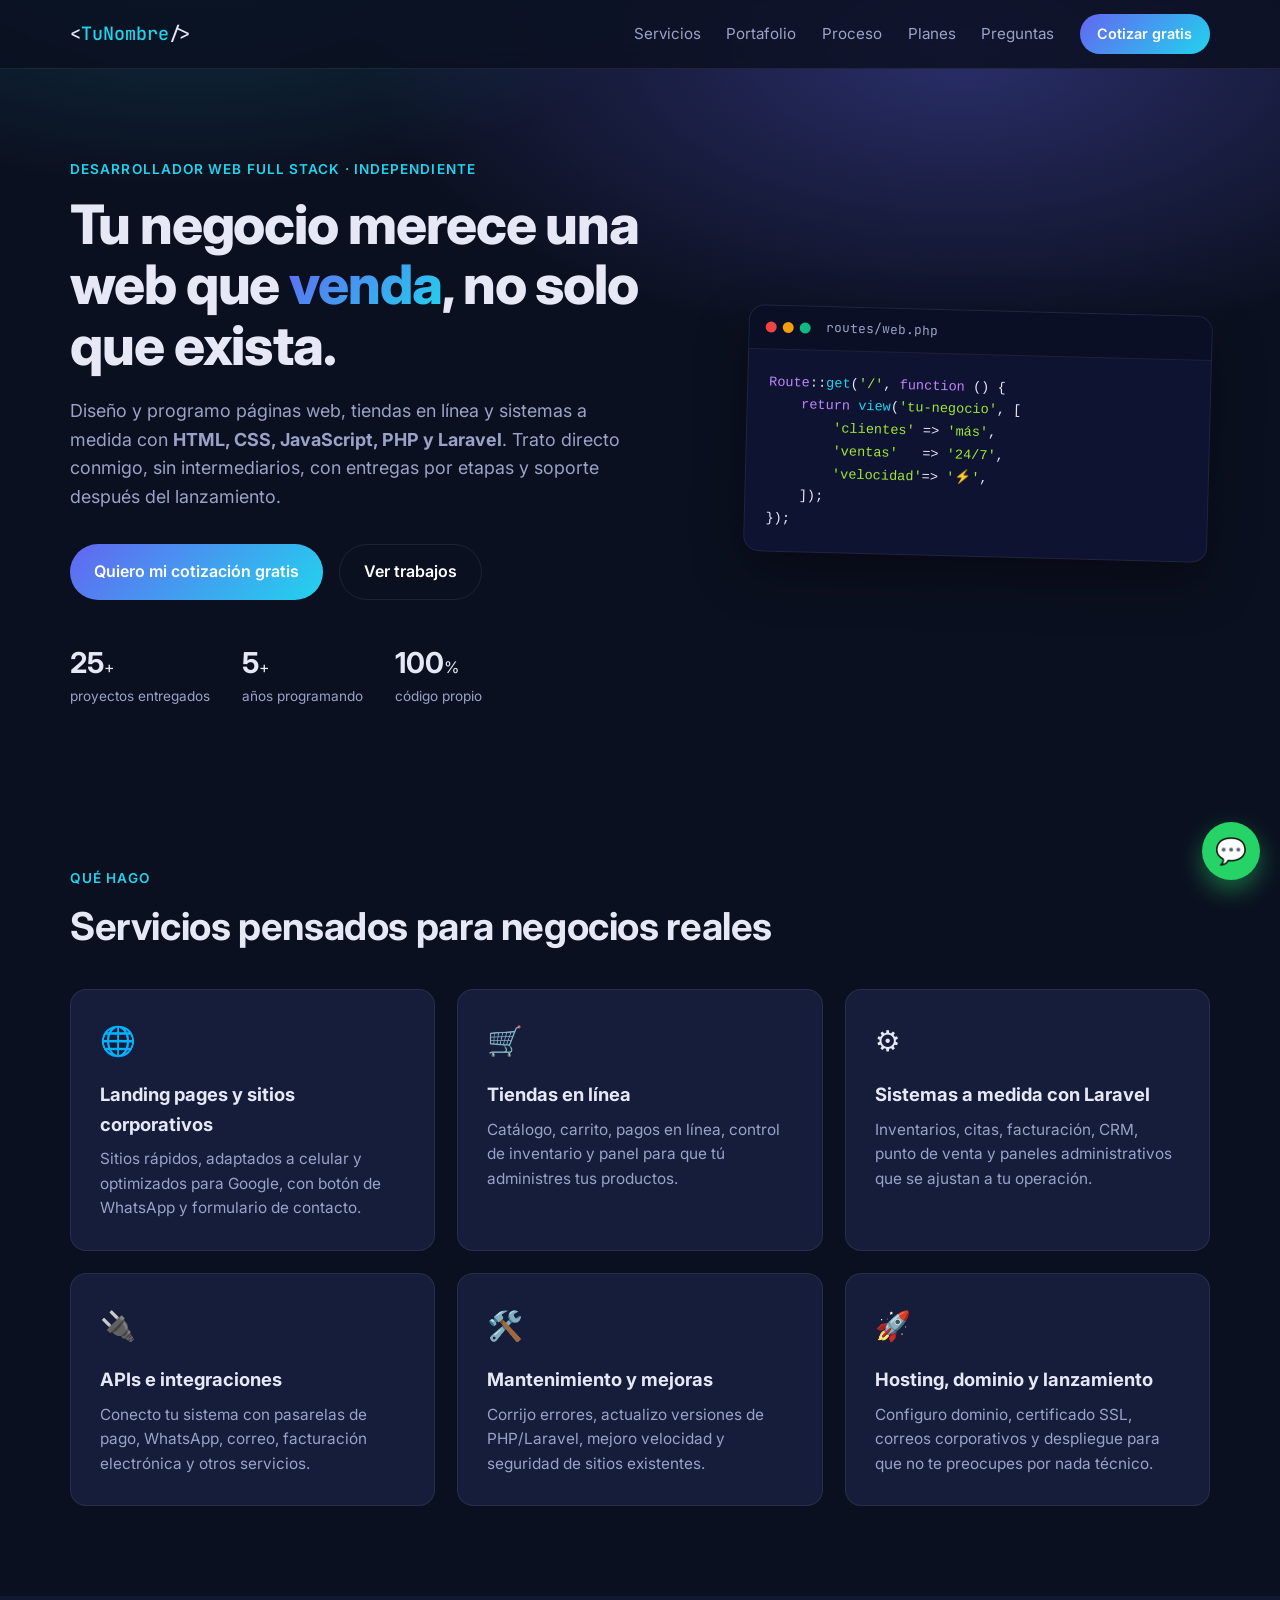
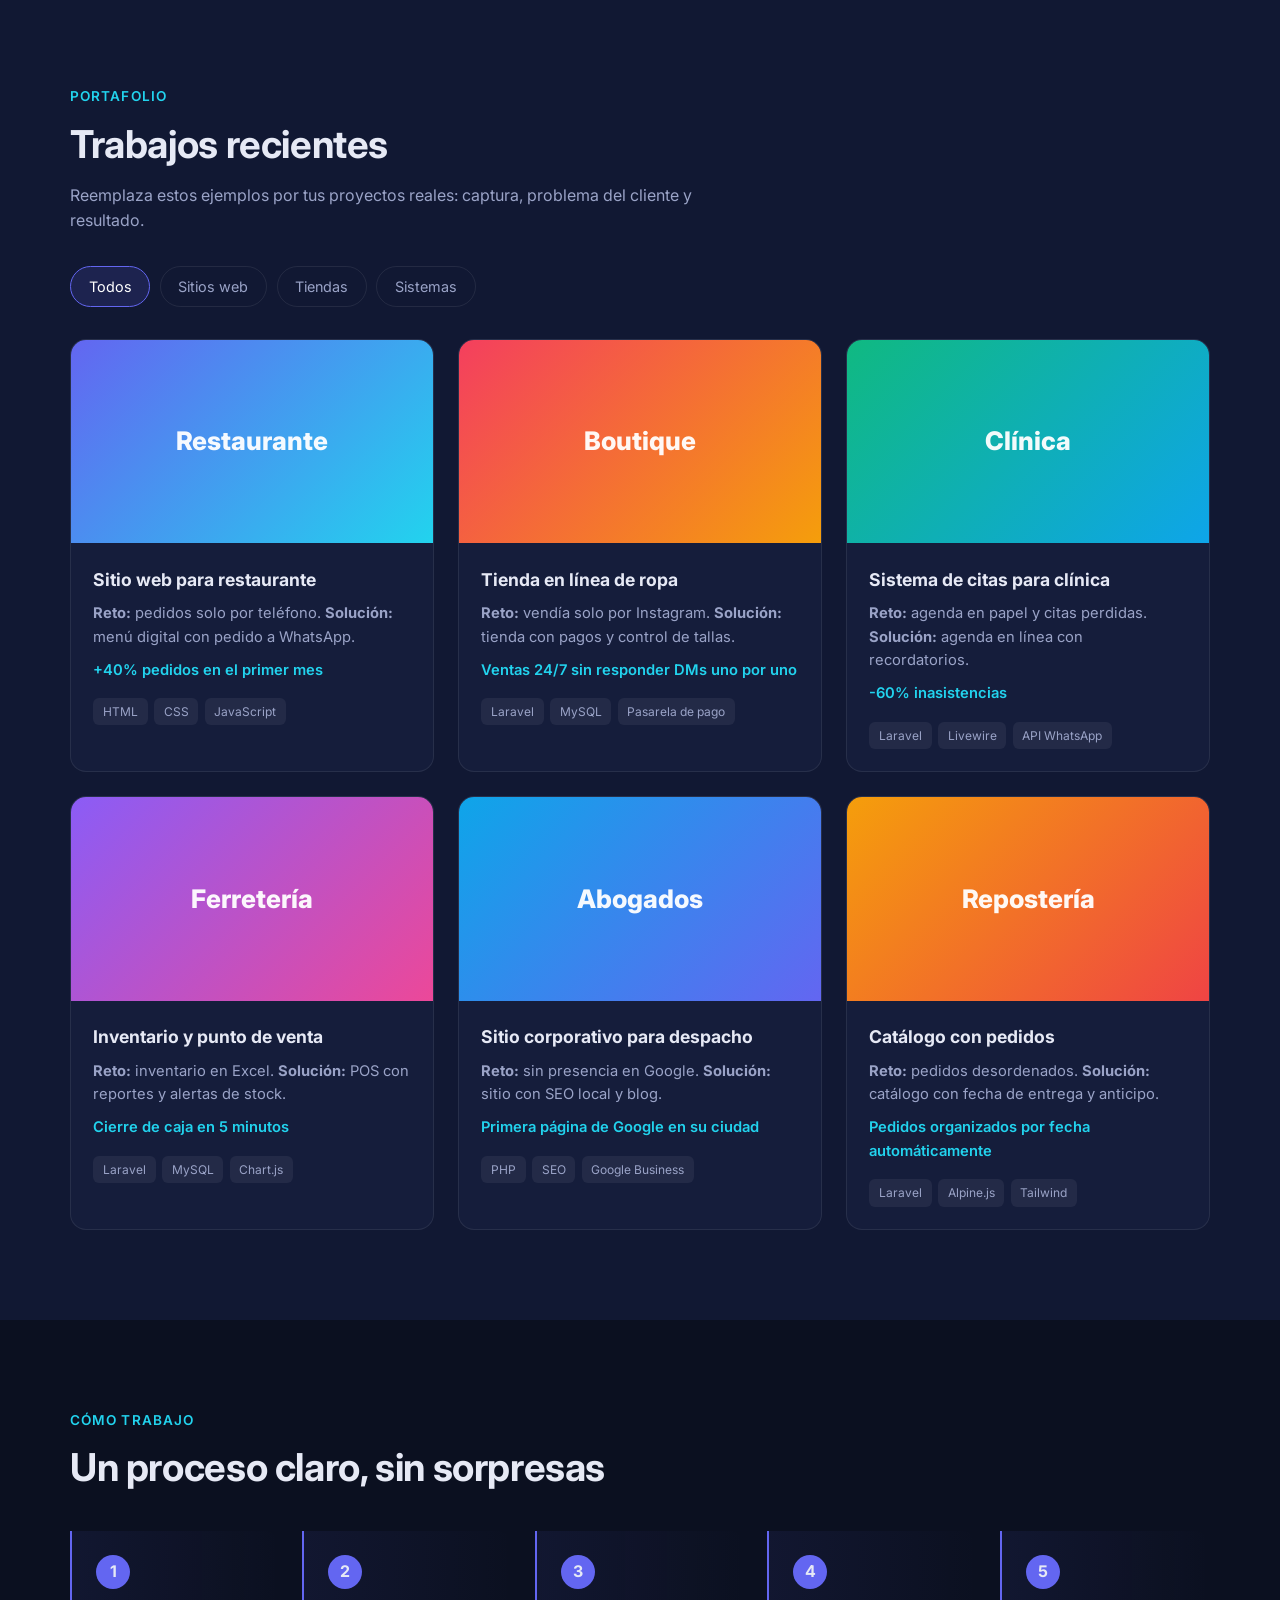
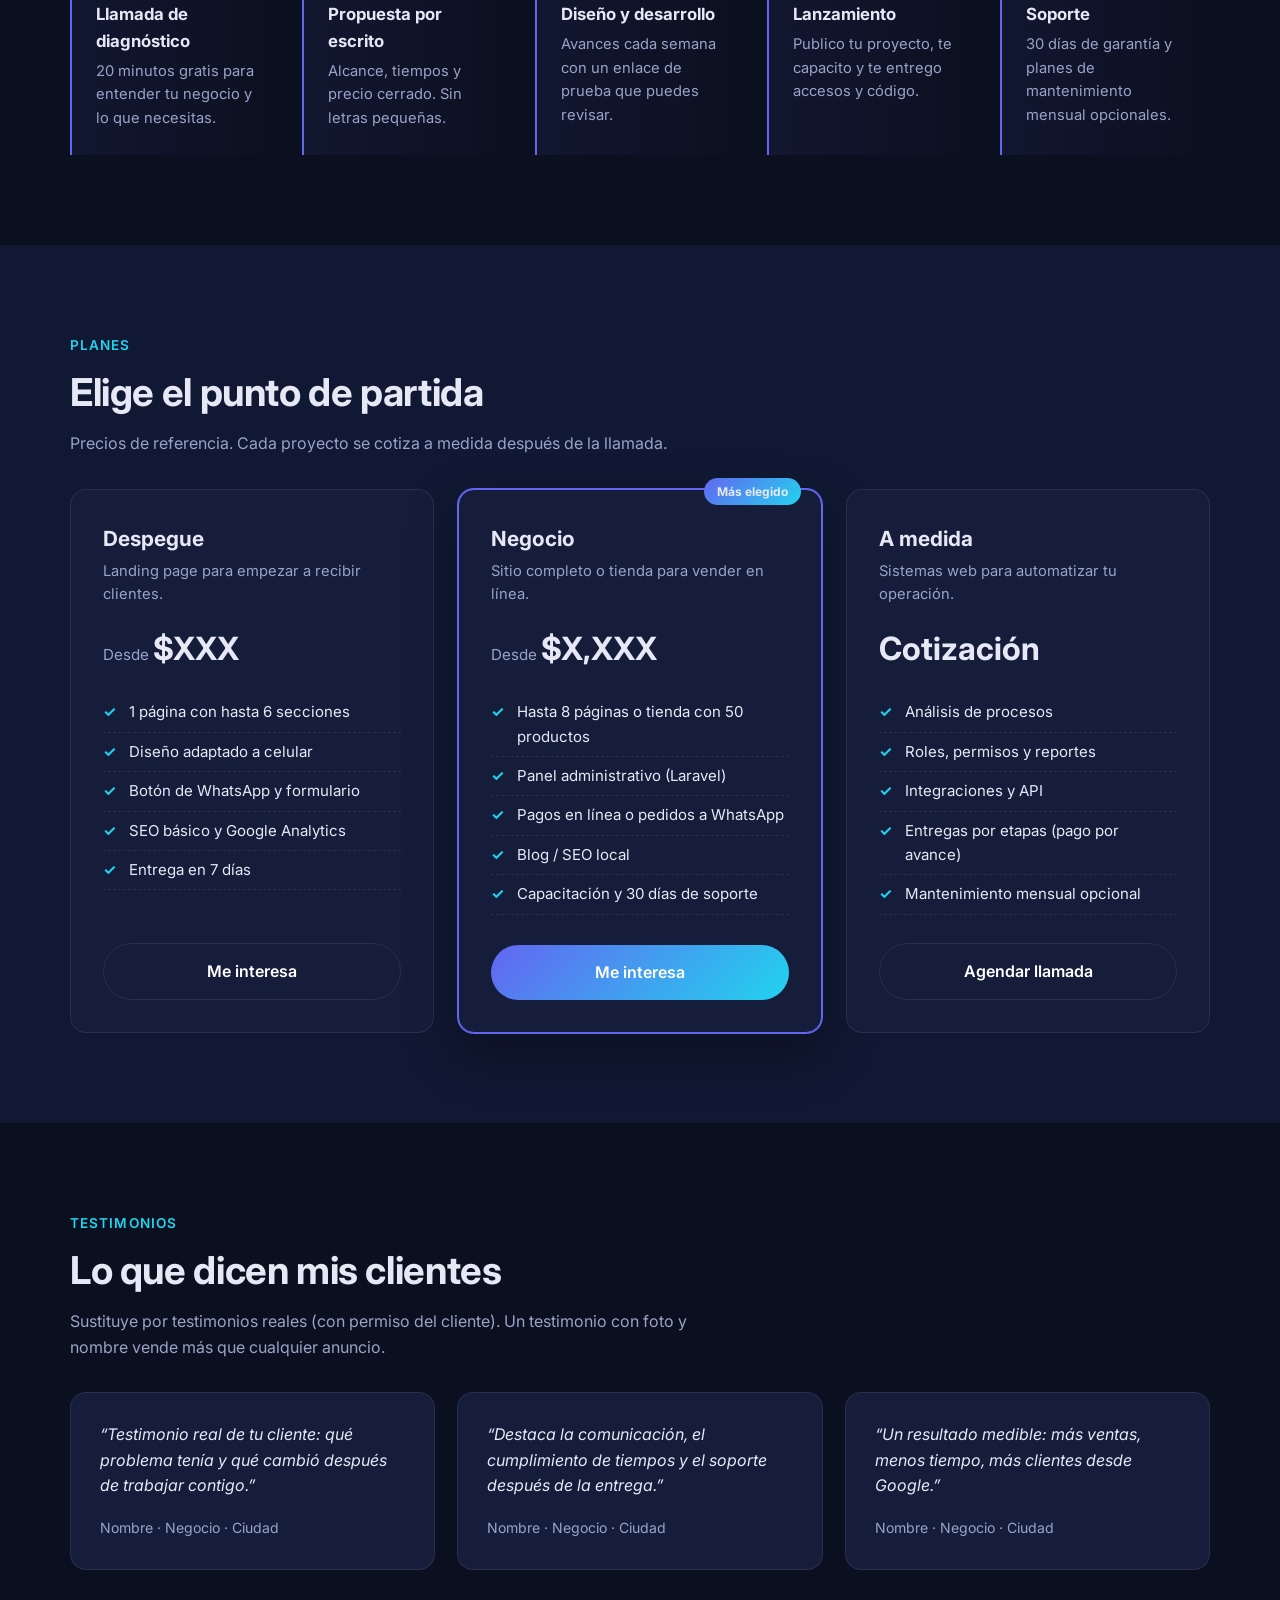
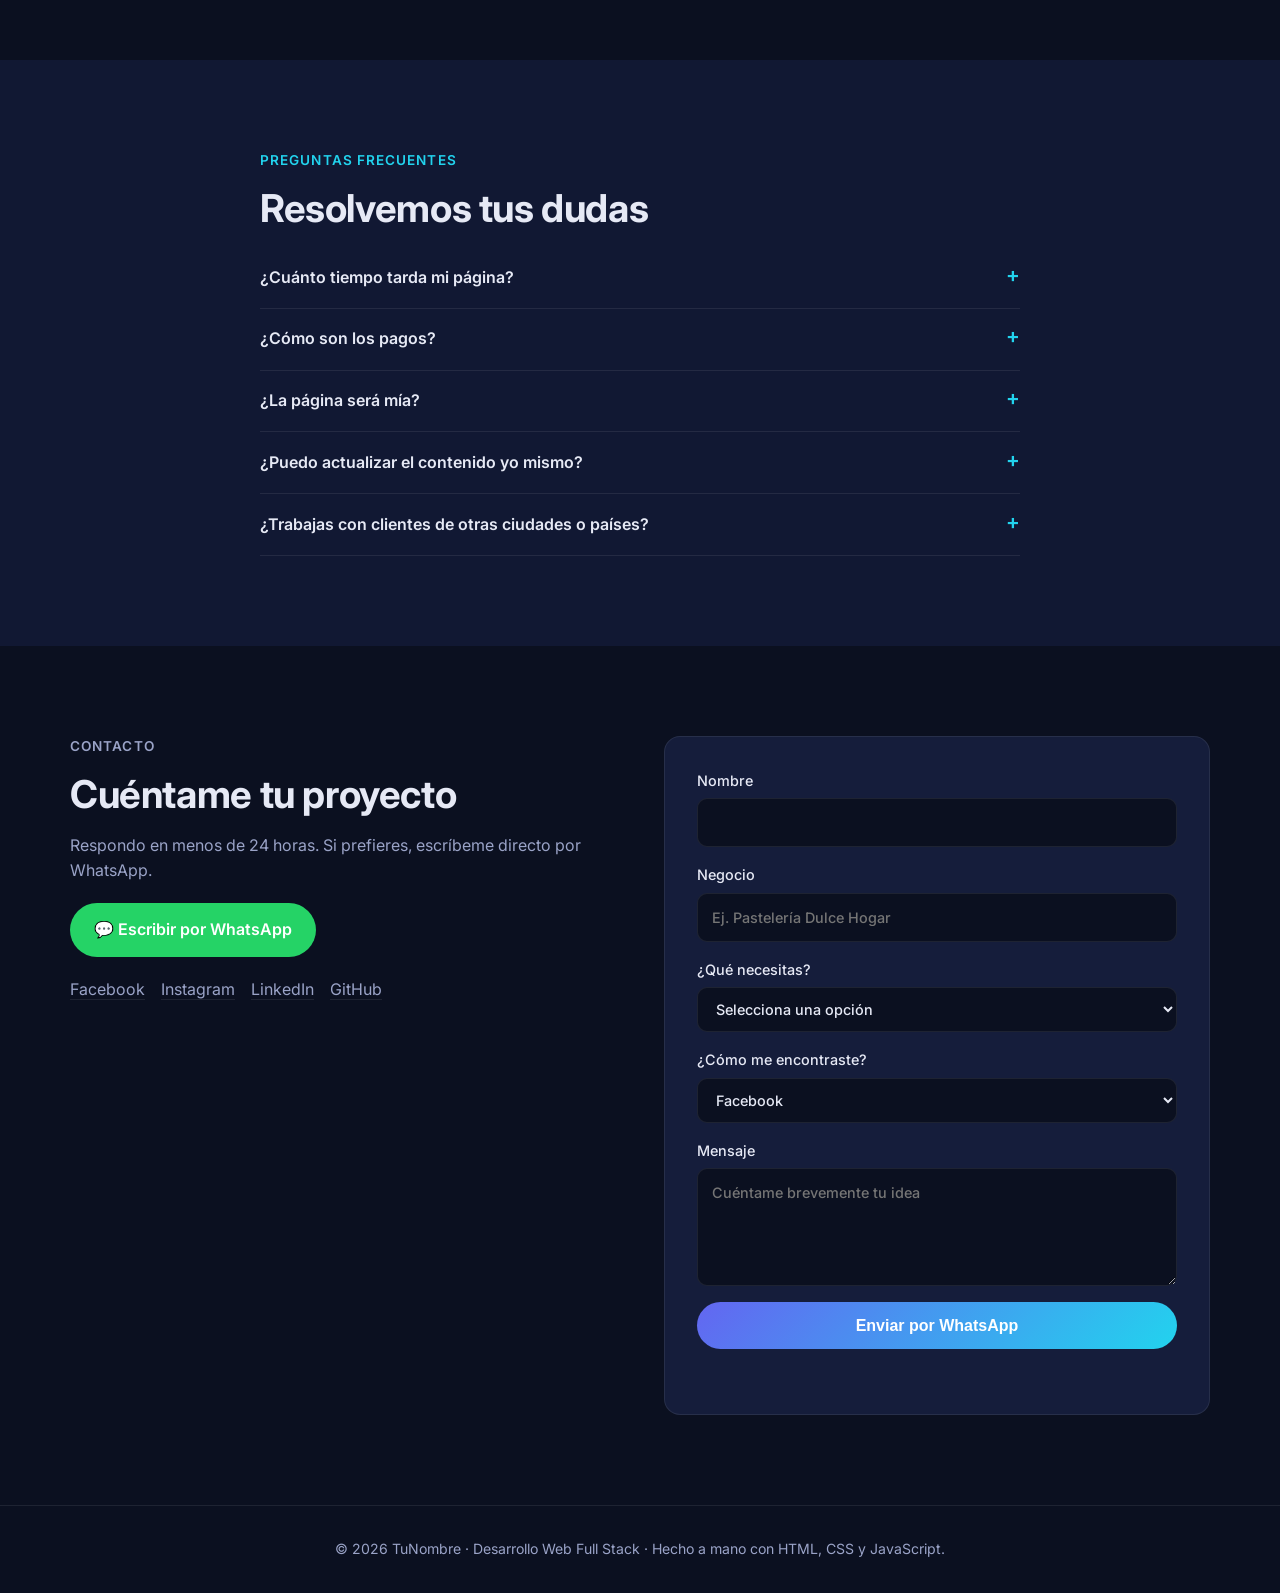
==== index.html @ 70d4e0ac "Portafolio web y plan de marketing en redes sociales Co-Authored-By: Claude Opus 5.5 <noreply@anthro" ====
<!DOCTYPE html>
<html lang="es">
<head>
  <meta charset="UTF-8">
  <meta name="viewport" content="width=device-width, initial-scale=1.0">
  <title>Desarrollo Web Full Stack | Páginas web, tiendas y sistemas a medida</title>
  <meta name="description" content="Desarrollador web full stack independiente. Creo páginas web, tiendas en línea y sistemas a medida con HTML, CSS, JavaScript, PHP y Laravel. Cotiza gratis por WhatsApp.">

  <!-- Open Graph: así se ve el enlace al compartirlo en Facebook, Instagram y WhatsApp -->
  <meta property="og:type" content="website">
  <meta property="og:title" content="Desarrollo Web Full Stack | Tu negocio en internet, bien hecho">
  <meta property="og:description" content="Páginas web, tiendas en línea y sistemas a medida con Laravel. Cotización gratis.">
  <meta property="og:image" content="img/og-cover.svg">
  <meta property="og:locale" content="es_LA">
  <meta name="twitter:card" content="summary_large_image">

  <link rel="icon" href="img/favicon.svg" type="image/svg+xml">
  <link rel="preconnect" href="https://fonts.googleapis.com">
  <link rel="preconnect" href="https://fonts.gstatic.com" crossorigin>
  <link href="https://fonts.googleapis.com/css2?family=Inter:wght@400;500;600;700;800&family=JetBrains+Mono:wght@500&display=swap" rel="stylesheet">
  <link rel="stylesheet" href="css/styles.css">
</head>
<body>

  <!-- ===== NAV ===== -->
  <header class="nav" id="top">
    <div class="container nav__inner">
      <a href="#top" class="logo">&lt;<span>TuNombre</span>/&gt;</a>
      <button class="nav__toggle" aria-label="Abrir menú" aria-expanded="false">☰</button>
      <nav class="nav__links">
        <a href="#servicios">Servicios</a>
        <a href="#portafolio">Portafolio</a>
        <a href="#proceso">Proceso</a>
        <a href="#planes">Planes</a>
        <a href="#faq">Preguntas</a>
        <a href="#contacto" class="btn btn--sm">Cotizar gratis</a>
      </nav>
    </div>
  </header>

  <!-- ===== HERO ===== -->
  <section class="hero">
    <div class="container hero__grid">
      <div>
        <p class="eyebrow">Desarrollador Web Full Stack · Independiente</p>
        <h1>Tu negocio merece una web que <span class="hl">venda</span>, no solo que exista.</h1>
        <p class="lead">Diseño y programo páginas web, tiendas en línea y sistemas a medida con
          <strong>HTML, CSS, JavaScript, PHP y Laravel</strong>. Trato directo conmigo, sin intermediarios,
          con entregas por etapas y soporte después del lanzamiento.</p>
        <div class="hero__cta">
          <a class="btn" href="#contacto" data-track="hero_cotizar">Quiero mi cotización gratis</a>
          <a class="btn btn--ghost" href="#portafolio">Ver trabajos</a>
        </div>
        <ul class="hero__stats">
          <li><strong data-count="25">0</strong>+ <span>proyectos entregados</span></li>
          <li><strong data-count="5">0</strong>+ <span>años programando</span></li>
          <li><strong data-count="100">0</strong>% <span>código propio</span></li>
        </ul>
      </div>
      <div class="hero__code" aria-hidden="true">
        <div class="code__bar"><i></i><i></i><i></i><span>routes/web.php</span></div>
<pre><code><span class="k">Route</span>::<span class="f">get</span>(<span class="s">'/'</span>, <span class="k">function</span> () {
    <span class="k">return</span> <span class="f">view</span>(<span class="s">'tu-negocio'</span>, [
        <span class="s">'clientes'</span> =&gt; <span class="s">'más'</span>,
        <span class="s">'ventas'</span>   =&gt; <span class="s">'24/7'</span>,
        <span class="s">'velocidad'</span>=&gt; <span class="s">'⚡'</span>,
    ]);
});</code></pre>
      </div>
    </div>
  </section>

  <!-- ===== SERVICIOS ===== -->
  <section class="section" id="servicios">
    <div class="container">
      <p class="eyebrow">Qué hago</p>
      <h2>Servicios pensados para negocios reales</h2>
      <div class="cards">
        <article class="card">
          <div class="card__icon">🌐</div>
          <h3>Landing pages y sitios corporativos</h3>
          <p>Sitios rápidos, adaptados a celular y optimizados para Google, con botón de WhatsApp y formulario de contacto.</p>
        </article>
        <article class="card">
          <div class="card__icon">🛒</div>
          <h3>Tiendas en línea</h3>
          <p>Catálogo, carrito, pagos en línea, control de inventario y panel para que tú administres tus productos.</p>
        </article>
        <article class="card">
          <div class="card__icon">⚙️</div>
          <h3>Sistemas a medida con Laravel</h3>
          <p>Inventarios, citas, facturación, CRM, punto de venta y paneles administrativos que se ajustan a tu operación.</p>
        </article>
        <article class="card">
          <div class="card__icon">🔌</div>
          <h3>APIs e integraciones</h3>
          <p>Conecto tu sistema con pasarelas de pago, WhatsApp, correo, facturación electrónica y otros servicios.</p>
        </article>
        <article class="card">
          <div class="card__icon">🛠️</div>
          <h3>Mantenimiento y mejoras</h3>
          <p>Corrijo errores, actualizo versiones de PHP/Laravel, mejoro velocidad y seguridad de sitios existentes.</p>
        </article>
        <article class="card">
          <div class="card__icon">🚀</div>
          <h3>Hosting, dominio y lanzamiento</h3>
          <p>Configuro dominio, certificado SSL, correos corporativos y despliegue para que no te preocupes por nada técnico.</p>
        </article>
      </div>
    </div>
  </section>

  <!-- ===== PORTAFOLIO ===== -->
  <section class="section section--alt" id="portafolio">
    <div class="container">
      <p class="eyebrow">Portafolio</p>
      <h2>Trabajos recientes</h2>
      <p class="sub">Reemplaza estos ejemplos por tus proyectos reales: captura, problema del cliente y resultado.</p>
      <div class="filters" role="tablist">
        <button class="filter is-active" data-filter="all">Todos</button>
        <button class="filter" data-filter="web">Sitios web</button>
        <button class="filter" data-filter="shop">Tiendas</button>
        <button class="filter" data-filter="system">Sistemas</button>
      </div>
      <div class="projects">
        <article class="project" data-cat="web">
          <div class="project__img" style="--c1:#6366f1;--c2:#22d3ee">Restaurante</div>
          <div class="project__body">
            <h3>Sitio web para restaurante</h3>
            <p><strong>Reto:</strong> pedidos solo por teléfono. <strong>Solución:</strong> menú digital con pedido a WhatsApp.</p>
            <p class="result">+40% pedidos en el primer mes</p>
            <ul class="tags"><li>HTML</li><li>CSS</li><li>JavaScript</li></ul>
          </div>
        </article>
        <article class="project" data-cat="shop">
          <div class="project__img" style="--c1:#f43f5e;--c2:#f59e0b">Boutique</div>
          <div class="project__body">
            <h3>Tienda en línea de ropa</h3>
            <p><strong>Reto:</strong> vendía solo por Instagram. <strong>Solución:</strong> tienda con pagos y control de tallas.</p>
            <p class="result">Ventas 24/7 sin responder DMs uno por uno</p>
            <ul class="tags"><li>Laravel</li><li>MySQL</li><li>Pasarela de pago</li></ul>
          </div>
        </article>
        <article class="project" data-cat="system">
          <div class="project__img" style="--c1:#10b981;--c2:#0ea5e9">Clínica</div>
          <div class="project__body">
            <h3>Sistema de citas para clínica</h3>
            <p><strong>Reto:</strong> agenda en papel y citas perdidas. <strong>Solución:</strong> agenda en línea con recordatorios.</p>
            <p class="result">-60% inasistencias</p>
            <ul class="tags"><li>Laravel</li><li>Livewire</li><li>API WhatsApp</li></ul>
          </div>
        </article>
        <article class="project" data-cat="system">
          <div class="project__img" style="--c1:#8b5cf6;--c2:#ec4899">Ferretería</div>
          <div class="project__body">
            <h3>Inventario y punto de venta</h3>
            <p><strong>Reto:</strong> inventario en Excel. <strong>Solución:</strong> POS con reportes y alertas de stock.</p>
            <p class="result">Cierre de caja en 5 minutos</p>
            <ul class="tags"><li>Laravel</li><li>MySQL</li><li>Chart.js</li></ul>
          </div>
        </article>
        <article class="project" data-cat="web">
          <div class="project__img" style="--c1:#0ea5e9;--c2:#6366f1">Abogados</div>
          <div class="project__body">
            <h3>Sitio corporativo para despacho</h3>
            <p><strong>Reto:</strong> sin presencia en Google. <strong>Solución:</strong> sitio con SEO local y blog.</p>
            <p class="result">Primera página de Google en su ciudad</p>
            <ul class="tags"><li>PHP</li><li>SEO</li><li>Google Business</li></ul>
          </div>
        </article>
        <article class="project" data-cat="shop">
          <div class="project__img" style="--c1:#f59e0b;--c2:#ef4444">Repostería</div>
          <div class="project__body">
            <h3>Catálogo con pedidos</h3>
            <p><strong>Reto:</strong> pedidos desordenados. <strong>Solución:</strong> catálogo con fecha de entrega y anticipo.</p>
            <p class="result">Pedidos organizados por fecha automáticamente</p>
            <ul class="tags"><li>Laravel</li><li>Alpine.js</li><li>Tailwind</li></ul>
          </div>
        </article>
      </div>
    </div>
  </section>

  <!-- ===== PROCESO ===== -->
  <section class="section" id="proceso">
    <div class="container">
      <p class="eyebrow">Cómo trabajo</p>
      <h2>Un proceso claro, sin sorpresas</h2>
      <ol class="steps">
        <li><span>1</span><h3>Llamada de diagnóstico</h3><p>20 minutos gratis para entender tu negocio y lo que necesitas.</p></li>
        <li><span>2</span><h3>Propuesta por escrito</h3><p>Alcance, tiempos y precio cerrado. Sin letras pequeñas.</p></li>
        <li><span>3</span><h3>Diseño y desarrollo</h3><p>Avances cada semana con un enlace de prueba que puedes revisar.</p></li>
        <li><span>4</span><h3>Lanzamiento</h3><p>Publico tu proyecto, te capacito y te entrego accesos y código.</p></li>
        <li><span>5</span><h3>Soporte</h3><p>30 días de garantía y planes de mantenimiento mensual opcionales.</p></li>
      </ol>
    </div>
  </section>

  <!-- ===== PLANES ===== -->
  <section class="section section--alt" id="planes">
    <div class="container">
      <p class="eyebrow">Planes</p>
      <h2>Elige el punto de partida</h2>
      <p class="sub">Precios de referencia. Cada proyecto se cotiza a medida después de la llamada.</p>
      <div class="plans">
        <article class="plan">
          <h3>Despegue</h3>
          <p class="plan__desc">Landing page para empezar a recibir clientes.</p>
          <p class="price">Desde <strong>$XXX</strong></p>
          <ul>
            <li>1 página con hasta 6 secciones</li>
            <li>Diseño adaptado a celular</li>
            <li>Botón de WhatsApp y formulario</li>
            <li>SEO básico y Google Analytics</li>
            <li>Entrega en 7 días</li>
          </ul>
          <a class="btn btn--ghost" href="#contacto" data-plan="Despegue">Me interesa</a>
        </article>
        <article class="plan plan--featured">
          <span class="badge">Más elegido</span>
          <h3>Negocio</h3>
          <p class="plan__desc">Sitio completo o tienda para vender en línea.</p>
          <p class="price">Desde <strong>$X,XXX</strong></p>
          <ul>
            <li>Hasta 8 páginas o tienda con 50 productos</li>
            <li>Panel administrativo (Laravel)</li>
            <li>Pagos en línea o pedidos a WhatsApp</li>
            <li>Blog / SEO local</li>
            <li>Capacitación y 30 días de soporte</li>
          </ul>
          <a class="btn" href="#contacto" data-plan="Negocio">Me interesa</a>
        </article>
        <article class="plan">
          <h3>A medida</h3>
          <p class="plan__desc">Sistemas web para automatizar tu operación.</p>
          <p class="price"><strong>Cotización</strong></p>
          <ul>
            <li>Análisis de procesos</li>
            <li>Roles, permisos y reportes</li>
            <li>Integraciones y API</li>
            <li>Entregas por etapas (pago por avance)</li>
            <li>Mantenimiento mensual opcional</li>
          </ul>
          <a class="btn btn--ghost" href="#contacto" data-plan="A medida">Agendar llamada</a>
        </article>
      </div>
    </div>
  </section>

  <!-- ===== TESTIMONIOS ===== -->
  <section class="section" id="testimonios">
    <div class="container">
      <p class="eyebrow">Testimonios</p>
      <h2>Lo que dicen mis clientes</h2>
      <p class="sub">Sustituye por testimonios reales (con permiso del cliente). Un testimonio con foto y nombre vende más que cualquier anuncio.</p>
      <div class="quotes">
        <blockquote><p>“Testimonio real de tu cliente: qué problema tenía y qué cambió después de trabajar contigo.”</p><cite>Nombre · Negocio · Ciudad</cite></blockquote>
        <blockquote><p>“Destaca la comunicación, el cumplimiento de tiempos y el soporte después de la entrega.”</p><cite>Nombre · Negocio · Ciudad</cite></blockquote>
        <blockquote><p>“Un resultado medible: más ventas, menos tiempo, más clientes desde Google.”</p><cite>Nombre · Negocio · Ciudad</cite></blockquote>
      </div>
    </div>
  </section>

  <!-- ===== FAQ ===== -->
  <section class="section section--alt" id="faq">
    <div class="container container--narrow">
      <p class="eyebrow">Preguntas frecuentes</p>
      <h2>Resolvemos tus dudas</h2>
      <details><summary>¿Cuánto tiempo tarda mi página?</summary><p>Una landing page entre 5 y 7 días hábiles. Un sitio o tienda entre 2 y 4 semanas. Los sistemas a medida se planifican por etapas.</p></details>
      <details><summary>¿Cómo son los pagos?</summary><p>50% de anticipo para iniciar y 50% al entregar. En proyectos grandes, pagos por etapa terminada.</p></details>
      <details><summary>¿La página será mía?</summary><p>Sí. Te entrego el código, los accesos al hosting, dominio y panel administrativo.</p></details>
      <details><summary>¿Puedo actualizar el contenido yo mismo?</summary><p>Sí. Incluyo un panel sencillo y una capacitación para que cambies textos, fotos y productos.</p></details>
      <details><summary>¿Trabajas con clientes de otras ciudades o países?</summary><p>Sí, trabajo 100% en línea con videollamadas y avances semanales.</p></details>
    </div>
  </section>

  <!-- ===== CONTACTO ===== -->
  <section class="section" id="contacto">
    <div class="container contact">
      <div>
        <p class="eyebrow">Contacto</p>
        <h2>Cuéntame tu proyecto</h2>
        <p>Respondo en menos de 24 horas. Si prefieres, escríbeme directo por WhatsApp.</p>
        <a class="btn btn--wa" id="wa-direct" href="#" target="_blank" rel="noopener">💬 Escribir por WhatsApp</a>
        <ul class="socials">
          <li><a href="https://facebook.com/TU_PAGINA" target="_blank" rel="noopener">Facebook</a></li>
          <li><a href="https://instagram.com/TU_USUARIO" target="_blank" rel="noopener">Instagram</a></li>
          <li><a href="https://linkedin.com/in/TU_USUARIO" target="_blank" rel="noopener">LinkedIn</a></li>
          <li><a href="https://github.com/jlmg22204" target="_blank" rel="noopener">GitHub</a></li>
        </ul>
      </div>
      <form class="form" id="lead-form" novalidate>
        <label>Nombre<input name="nombre" required autocomplete="name"></label>
        <label>Negocio<input name="negocio" placeholder="Ej. Pastelería Dulce Hogar"></label>
        <label>¿Qué necesitas?
          <select name="servicio" required>
            <option value="">Selecciona una opción</option>
            <option>Landing page</option>
            <option>Sitio web corporativo</option>
            <option>Tienda en línea</option>
            <option>Sistema a medida</option>
            <option>Mantenimiento / mejoras</option>
          </select>
        </label>
        <label>¿Cómo me encontraste?
          <select name="origen">
            <option>Facebook</option>
            <option>Instagram</option>
            <option>TikTok</option>
            <option>LinkedIn</option>
            <option>Google</option>
            <option>Recomendación</option>
          </select>
        </label>
        <label>Mensaje<textarea name="mensaje" rows="4" placeholder="Cuéntame brevemente tu idea"></textarea></label>
        <button class="btn" type="submit">Enviar por WhatsApp</button>
        <p class="form__msg" role="status"></p>
      </form>
    </div>
  </section>

  <footer class="footer">
    <div class="container">
      <p>© <span id="year"></span> TuNombre · Desarrollo Web Full Stack · Hecho a mano con HTML, CSS y JavaScript.</p>
    </div>
  </footer>

  <a class="wa-float" id="wa-float" href="#" target="_blank" rel="noopener" aria-label="WhatsApp">💬</a>

  <script src="js/main.js"></script>
</body>
</html>
---- css/styles.css ----
:root {
  --bg: #0b1020;
  --bg-alt: #111833;
  --card: #151d3b;
  --text: #e6e9f5;
  --muted: #9aa3c7;
  --primary: #6366f1;
  --accent: #22d3ee;
  --wa: #25d366;
  --border: rgba(255, 255, 255, .08);
  --radius: 16px;
  --shadow: 0 20px 50px rgba(0, 0, 0, .35);
}

* { box-sizing: border-box; margin: 0; padding: 0; }
html { scroll-behavior: smooth; scroll-padding-top: 80px; }
body {
  font-family: 'Inter', system-ui, sans-serif;
  background: var(--bg);
  color: var(--text);
  line-height: 1.6;
  overflow-x: hidden;
}
a { color: inherit; text-decoration: none; }
img { max-width: 100%; display: block; }

.container { width: min(1140px, 100% - 32px); margin-inline: auto; }
.container--narrow { width: min(760px, 100% - 32px); }

/* ---------- Botones ---------- */
.btn {
  display: inline-flex; align-items: center; justify-content: center; gap: .5rem;
  padding: .9rem 1.5rem; border-radius: 999px; font-weight: 600; border: 0; cursor: pointer;
  background: linear-gradient(135deg, var(--primary), var(--accent)); color: #fff;
  transition: transform .2s, box-shadow .2s; font-size: 1rem;
}
.btn:hover { transform: translateY(-2px); box-shadow: 0 10px 30px rgba(99, 102, 241, .4); }
.btn--ghost { background: transparent; border: 1px solid var(--border); }
.btn--ghost:hover { border-color: var(--accent); box-shadow: none; }
.btn--sm { padding: .55rem 1.1rem; font-size: .9rem; }
.btn--wa { background: var(--wa); margin: 1.2rem 0; }

/* ---------- Nav ---------- */
.nav {
  position: sticky; top: 0; z-index: 50;
  background: rgba(11, 16, 32, .8); backdrop-filter: blur(12px);
  border-bottom: 1px solid var(--border);
}
.nav__inner { display: flex; align-items: center; justify-content: space-between; height: 68px; }
.logo { font-family: 'JetBrains Mono', monospace; font-weight: 500; font-size: 1.15rem; }
.logo span { color: var(--accent); }
.nav__links { display: flex; align-items: center; gap: 1.6rem; font-size: .95rem; }
.nav__links a:not(.btn) { color: var(--muted); }
.nav__links a:not(.btn):hover { color: var(--text); }
.nav__toggle { display: none; background: none; border: 0; color: var(--text); font-size: 1.6rem; cursor: pointer; }

/* ---------- Hero ---------- */
.hero { padding: 90px 0 70px; position: relative; }
.hero::before {
  content: ''; position: absolute; inset: -200px 0 auto; height: 600px; z-index: -1;
  background: radial-gradient(600px 300px at 75% 30%, rgba(99, 102, 241, .35), transparent),
              radial-gradient(500px 260px at 15% 10%, rgba(34, 211, 238, .18), transparent);
}
.hero__grid { display: grid; grid-template-columns: 1.15fr .85fr; gap: 3rem; align-items: center; }
.eyebrow { color: var(--accent); font-weight: 600; font-size: .85rem; letter-spacing: .08em; text-transform: uppercase; margin-bottom: .8rem; }
h1 { font-size: clamp(2rem, 5vw, 3.4rem); line-height: 1.12; font-weight: 800; letter-spacing: -.02em; }
.hl { background: linear-gradient(135deg, var(--primary), var(--accent)); -webkit-background-clip: text; background-clip: text; color: transparent; }
.lead { color: var(--muted); font-size: 1.12rem; margin: 1.3rem 0 2rem; max-width: 560px; }
.hero__cta { display: flex; flex-wrap: wrap; gap: 1rem; }
.hero__stats { list-style: none; display: flex; flex-wrap: wrap; gap: 2rem; margin-top: 2.5rem; }
.hero__stats strong { font-size: 1.8rem; }
.hero__stats span { display: block; color: var(--muted); font-size: .85rem; }

.hero__code {
  background: #0d1330; border: 1px solid var(--border); border-radius: var(--radius);
  box-shadow: var(--shadow); overflow: hidden; transform: rotate(1.5deg);
}
.code__bar { display: flex; align-items: center; gap: 6px; padding: .7rem 1rem; background: #0a0f26; border-bottom: 1px solid var(--border); }
.code__bar i { width: 11px; height: 11px; border-radius: 50%; background: #ef4444; }
.code__bar i:nth-child(2) { background: #f59e0b; }
.code__bar i:nth-child(3) { background: #10b981; }
.code__bar span { margin-left: .6rem; color: var(--muted); font-size: .8rem; font-family: 'JetBrains Mono', monospace; }
.hero__code pre { padding: 1.3rem; font-family: 'JetBrains Mono', monospace; font-size: .85rem; overflow-x: auto; }
.k { color: #c084fc; } .f { color: #22d3ee; } .s { color: #a3e635; }

/* ---------- Secciones ---------- */
.section { padding: 90px 0; }
.section--alt { background: var(--bg-alt); }
h2 { font-size: clamp(1.7rem, 3.5vw, 2.4rem); line-height: 1.2; margin-bottom: 1rem; letter-spacing: -.01em; }
.sub { color: var(--muted); margin-bottom: 2rem; max-width: 640px; }

.cards { display: grid; grid-template-columns: repeat(auto-fit, minmax(280px, 1fr)); gap: 1.4rem; margin-top: 2.5rem; }
.card {
  background: var(--card); border: 1px solid var(--border); border-radius: var(--radius);
  padding: 1.8rem; transition: transform .25s, border-color .25s;
}
.card:hover { transform: translateY(-4px); border-color: rgba(99, 102, 241, .5); }
.card__icon { font-size: 1.8rem; margin-bottom: 1rem; }
.card h3 { font-size: 1.15rem; margin-bottom: .5rem; }
.card p { color: var(--muted); font-size: .96rem; }

/* ---------- Portafolio ---------- */
.filters { display: flex; flex-wrap: wrap; gap: .6rem; margin-bottom: 2rem; }
.filter {
  background: transparent; color: var(--muted); border: 1px solid var(--border);
  padding: .5rem 1.1rem; border-radius: 999px; cursor: pointer; font: inherit; font-size: .9rem;
}
.filter.is-active, .filter:hover { color: #fff; border-color: var(--primary); background: rgba(99, 102, 241, .15); }
.projects { display: grid; grid-template-columns: repeat(auto-fill, minmax(320px, 1fr)); gap: 1.5rem; }
.project { background: var(--card); border: 1px solid var(--border); border-radius: var(--radius); overflow: hidden; transition: transform .25s, opacity .25s; }
.project:hover { transform: translateY(-4px); }
.project.is-hidden { display: none; }
.project__img {
  aspect-ratio: 16/9; display: grid; place-items: center; font-weight: 800; font-size: 1.6rem;
  background: linear-gradient(135deg, var(--c1), var(--c2)); color: rgba(255, 255, 255, .95);
}
.project__body { padding: 1.4rem; }
.project__body h3 { font-size: 1.1rem; margin-bottom: .5rem; }
.project__body p { color: var(--muted); font-size: .92rem; }
.result { color: var(--accent) !important; font-weight: 600; margin-top: .6rem; }
.tags { list-style: none; display: flex; flex-wrap: wrap; gap: .4rem; margin-top: 1rem; }
.tags li { font-size: .75rem; padding: .25rem .6rem; border-radius: 6px; background: rgba(255, 255, 255, .06); color: var(--muted); }

/* ---------- Proceso ---------- */
.steps { list-style: none; display: grid; grid-template-columns: repeat(auto-fit, minmax(200px, 1fr)); gap: 1.4rem; margin-top: 2.5rem; counter-reset: s; }
.steps li { padding: 1.5rem; border-left: 2px solid var(--primary); background: linear-gradient(90deg, rgba(99, 102, 241, .08), transparent); border-radius: 0 var(--radius) var(--radius) 0; }
.steps span { display: inline-grid; place-items: center; width: 34px; height: 34px; border-radius: 50%; background: var(--primary); font-weight: 700; margin-bottom: .8rem; }
.steps h3 { font-size: 1.05rem; margin-bottom: .3rem; }
.steps p { color: var(--muted); font-size: .92rem; }

/* ---------- Planes ---------- */
.plans { display: grid; grid-template-columns: repeat(auto-fit, minmax(280px, 1fr)); gap: 1.5rem; align-items: stretch; }
.plan { position: relative; background: var(--card); border: 1px solid var(--border); border-radius: var(--radius); padding: 2rem; display: flex; flex-direction: column; }
.plan--featured { border-color: var(--primary); box-shadow: 0 0 0 1px var(--primary), var(--shadow); }
.badge { position: absolute; top: -12px; right: 20px; background: linear-gradient(135deg, var(--primary), var(--accent)); padding: .25rem .8rem; border-radius: 999px; font-size: .75rem; font-weight: 700; }
.plan h3 { font-size: 1.3rem; }
.plan__desc { color: var(--muted); font-size: .92rem; margin: .3rem 0 1rem; }
.price { font-size: .95rem; color: var(--muted); margin-bottom: 1.2rem; }
.price strong { font-size: 2rem; color: var(--text); }
.plan ul { list-style: none; margin-bottom: 1.8rem; flex: 1; }
.plan li { padding: .45rem 0 .45rem 1.6rem; position: relative; font-size: .94rem; border-bottom: 1px dashed var(--border); }
.plan li::before { content: '✓'; position: absolute; left: 0; color: var(--accent); font-weight: 700; }

/* ---------- Testimonios ---------- */
.quotes { display: grid; grid-template-columns: repeat(auto-fit, minmax(280px, 1fr)); gap: 1.4rem; }
blockquote { background: var(--card); border: 1px solid var(--border); border-radius: var(--radius); padding: 1.8rem; }
blockquote p { font-style: italic; margin-bottom: 1rem; }
cite { color: var(--muted); font-size: .88rem; font-style: normal; }

/* ---------- FAQ ---------- */
details { border-bottom: 1px solid var(--border); padding: 1.1rem 0; }
summary { cursor: pointer; font-weight: 600; list-style: none; display: flex; justify-content: space-between; gap: 1rem; }
summary::after { content: '+'; color: var(--accent); font-size: 1.3rem; line-height: 1; }
details[open] summary::after { content: '−'; }
details p { color: var(--muted); margin-top: .7rem; }

/* ---------- Contacto ---------- */
.contact { display: grid; grid-template-columns: 1fr 1fr; gap: 3rem; align-items: start; }
.contact > div > p { color: var(--muted); }
.socials { list-style: none; display: flex; flex-wrap: wrap; gap: 1rem; }
.socials a { color: var(--muted); border-bottom: 1px solid var(--border); }
.socials a:hover { color: var(--accent); }
.form { background: var(--card); border: 1px solid var(--border); border-radius: var(--radius); padding: 2rem; display: grid; gap: 1rem; }
.form label { display: grid; gap: .4rem; font-size: .9rem; font-weight: 500; }
.form input, .form select, .form textarea {
  font: inherit; color: var(--text); background: var(--bg); border: 1px solid var(--border);
  border-radius: 10px; padding: .75rem .9rem; width: 100%;
}
.form input:focus, .form select:focus, .form textarea:focus { outline: 2px solid var(--primary); outline-offset: 1px; }
.form__msg { font-size: .9rem; color: var(--accent); min-height: 1.2em; }

/* ---------- Footer y flotante ---------- */
.footer { padding: 2rem 0; border-top: 1px solid var(--border); color: var(--muted); font-size: .88rem; text-align: center; }
.wa-float {
  position: fixed; right: 20px; bottom: 20px; width: 58px; height: 58px; border-radius: 50%;
  background: var(--wa); display: grid; place-items: center; font-size: 1.6rem; z-index: 60;
  box-shadow: 0 10px 25px rgba(37, 211, 102, .45); animation: pulse 2.5s infinite;
}
@keyframes pulse { 0%, 100% { transform: scale(1); } 50% { transform: scale(1.07); } }

/* ---------- Animación al hacer scroll ---------- */
.reveal { opacity: 0; transform: translateY(24px); transition: opacity .6s ease, transform .6s ease; }
.reveal.is-visible { opacity: 1; transform: none; }

/* ---------- Responsive ---------- */
@media (max-width: 900px) {
  .hero__grid, .contact { grid-template-columns: 1fr; }
  .hero__code { transform: none; }
}
@media (max-width: 760px) {
  .nav__toggle { display: block; }
  .nav__links {
    position: absolute; top: 68px; left: 0; right: 0; flex-direction: column; gap: 1rem;
    background: var(--bg); padding: 1.5rem; border-bottom: 1px solid var(--border); display: none;
  }
  .nav__links.is-open { display: flex; }
  .section { padding: 64px 0; }
  .hero { padding: 56px 0 40px; }
  .projects { grid-template-columns: 1fr; }
}
@media (prefers-reduced-motion: reduce) {
  * { animation: none !important; transition: none !important; scroll-behavior: auto !important; }
  .reveal { opacity: 1; transform: none; }
}
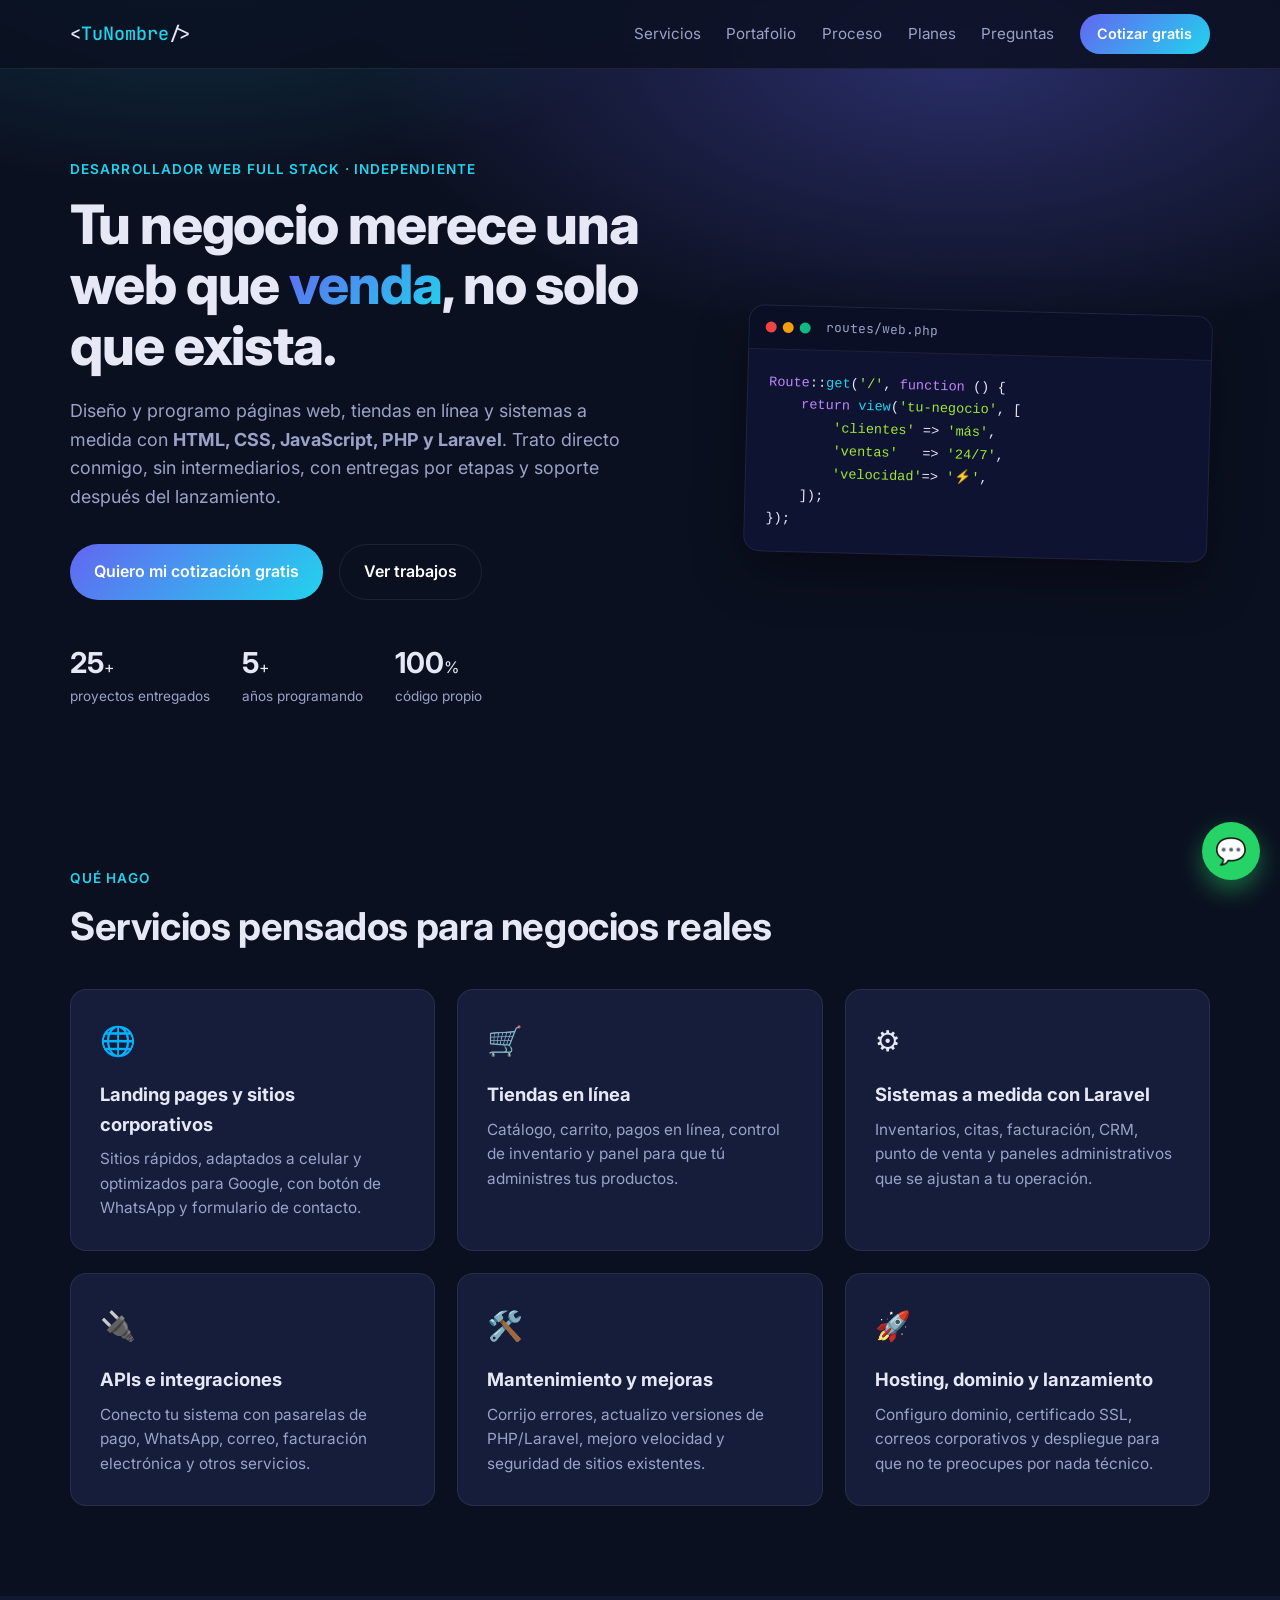
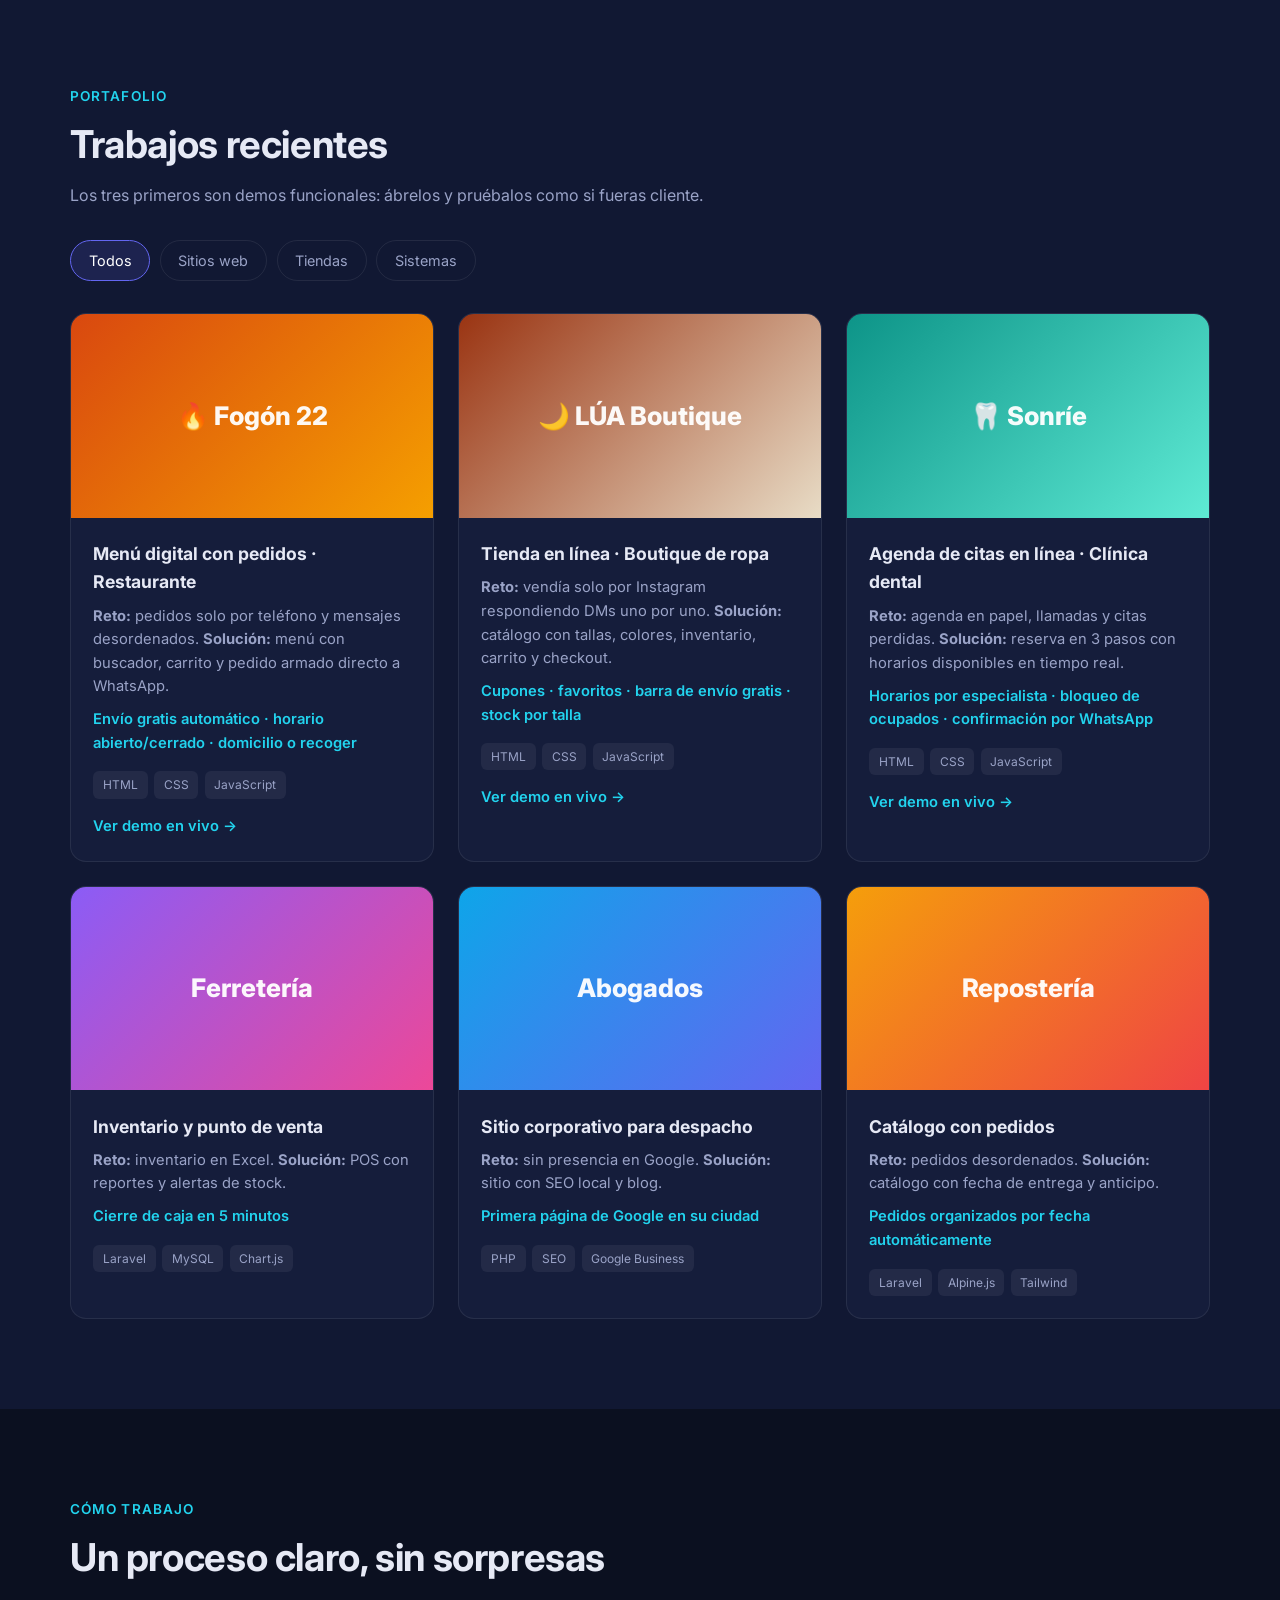
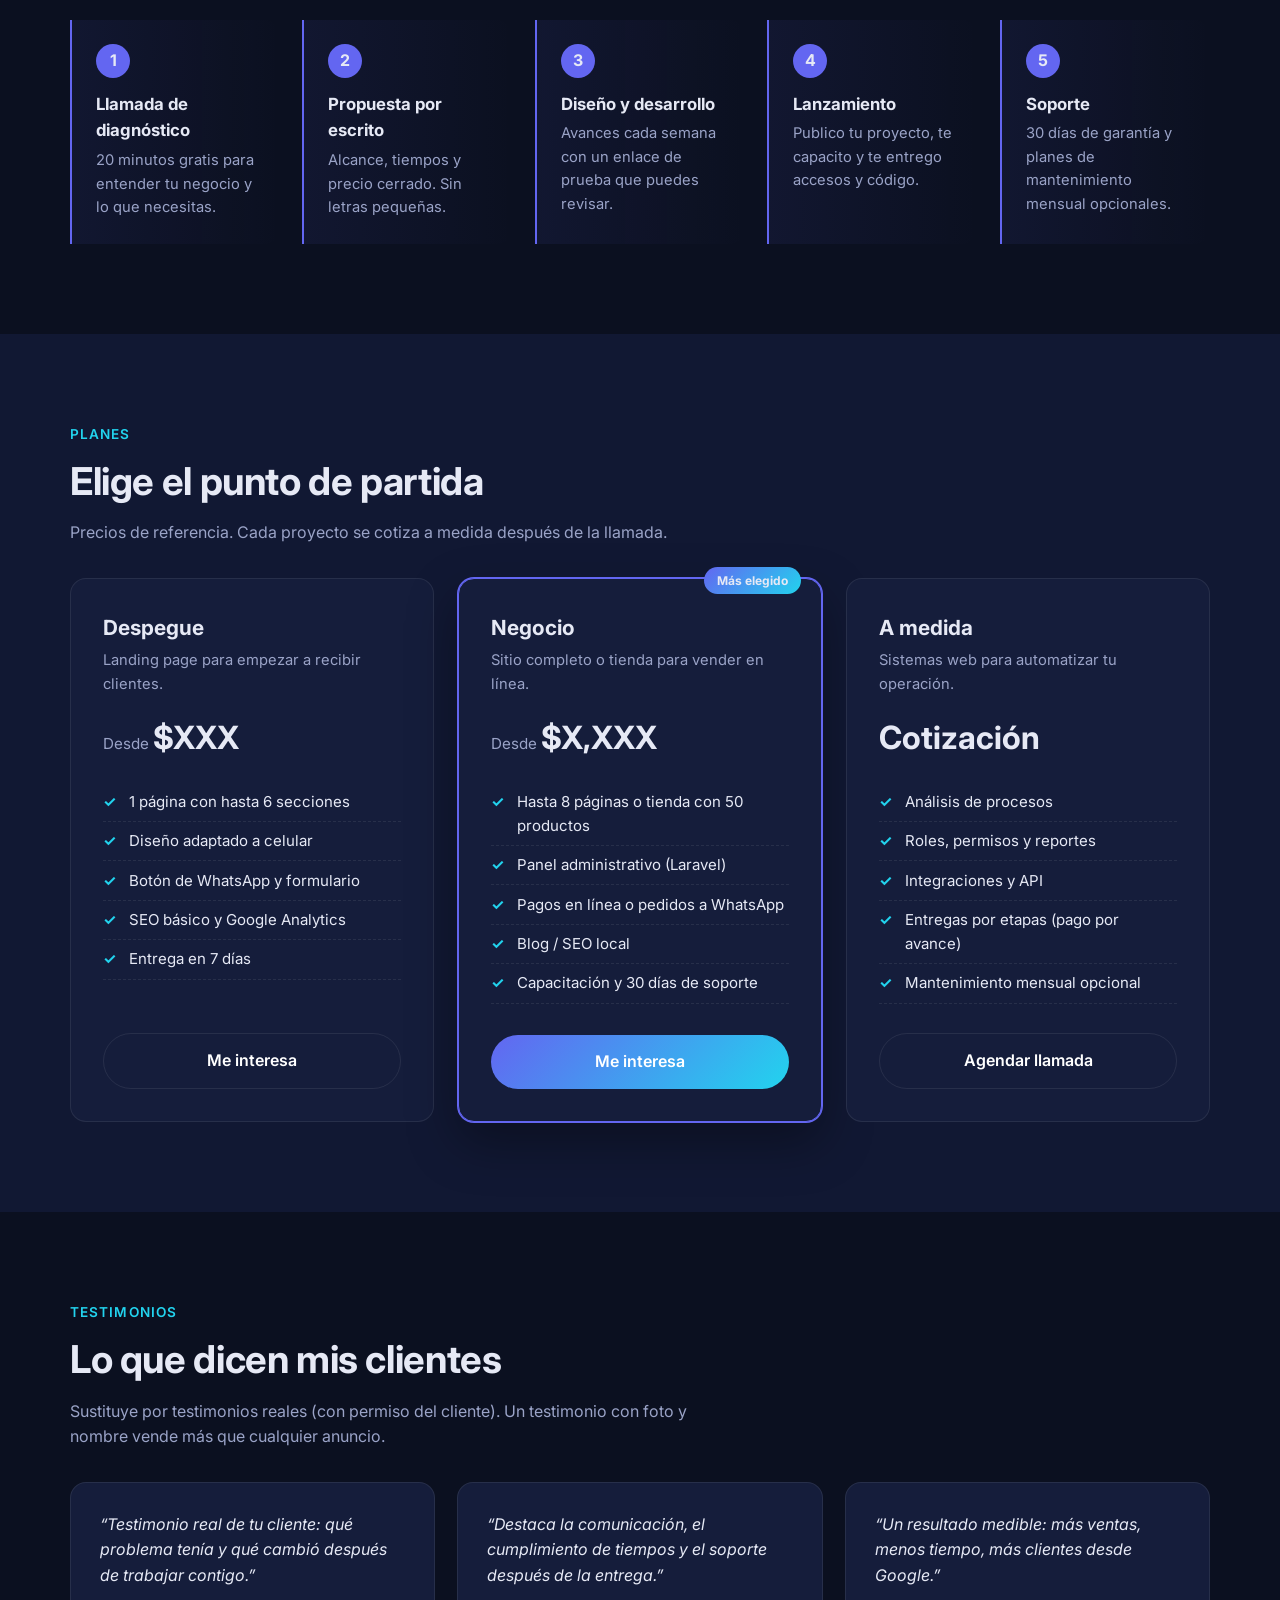
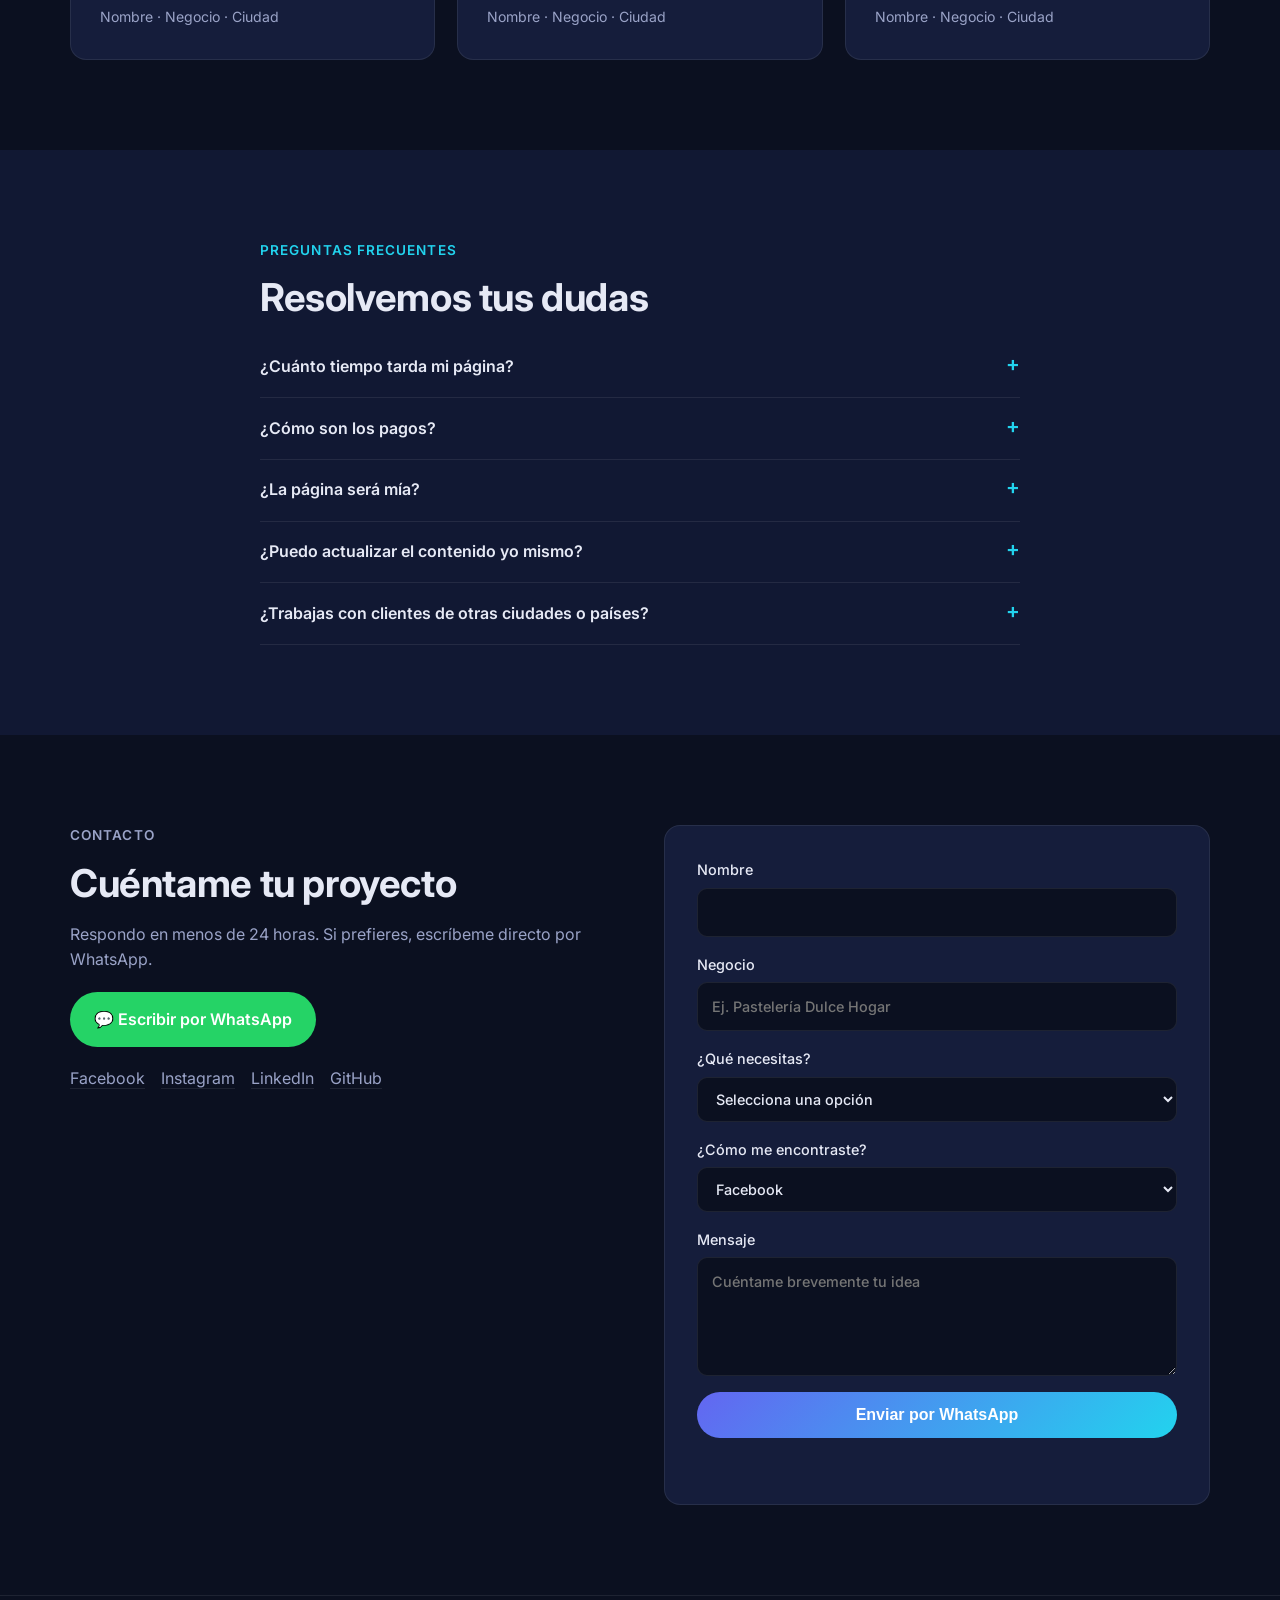
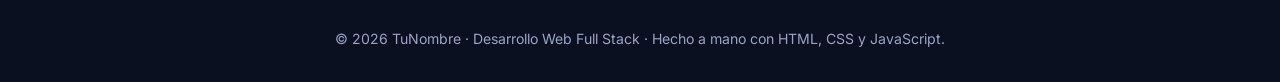
==== commit ac7199dd: "Agregar 3 sitios demo: restaurante, clínica y tienda - Fogón 22: menú digital con carrito y pedido a" ====
--- a/index.html
+++ b/index.html
@@ -115,7 +115,7 @@
     <div class="container">
       <p class="eyebrow">Portafolio</p>
       <h2>Trabajos recientes</h2>
-      <p class="sub">Reemplaza estos ejemplos por tus proyectos reales: captura, problema del cliente y resultado.</p>
+      <p class="sub">Los tres primeros son demos funcionales: ábrelos y pruébalos como si fueras cliente.</p>
       <div class="filters" role="tablist">
         <button class="filter is-active" data-filter="all">Todos</button>
         <button class="filter" data-filter="web">Sitios web</button>
@@ -124,30 +124,33 @@
       </div>
       <div class="projects">
         <article class="project" data-cat="web">
-          <div class="project__img" style="--c1:#6366f1;--c2:#22d3ee">Restaurante</div>
-          <div class="project__body">
-            <h3>Sitio web para restaurante</h3>
-            <p><strong>Reto:</strong> pedidos solo por teléfono. <strong>Solución:</strong> menú digital con pedido a WhatsApp.</p>
-            <p class="result">+40% pedidos en el primer mes</p>
+          <a href="demos/restaurante/" class="project__img" style="--c1:#d9480f;--c2:#f59f00">🔥 Fogón 22</a>
+          <div class="project__body">
+            <h3>Menú digital con pedidos · Restaurante</h3>
+            <p><strong>Reto:</strong> pedidos solo por teléfono y mensajes desordenados. <strong>Solución:</strong> menú con buscador, carrito y pedido armado directo a WhatsApp.</p>
+            <p class="result">Envío gratis automático · horario abierto/cerrado · domicilio o recoger</p>
             <ul class="tags"><li>HTML</li><li>CSS</li><li>JavaScript</li></ul>
+            <a class="demo-link" href="demos/restaurante/" target="_blank" rel="noopener">Ver demo en vivo →</a>
           </div>
         </article>
         <article class="project" data-cat="shop">
-          <div class="project__img" style="--c1:#f43f5e;--c2:#f59e0b">Boutique</div>
-          <div class="project__body">
-            <h3>Tienda en línea de ropa</h3>
-            <p><strong>Reto:</strong> vendía solo por Instagram. <strong>Solución:</strong> tienda con pagos y control de tallas.</p>
-            <p class="result">Ventas 24/7 sin responder DMs uno por uno</p>
-            <ul class="tags"><li>Laravel</li><li>MySQL</li><li>Pasarela de pago</li></ul>
+          <a href="demos/tienda/" class="project__img" style="--c1:#9a3412;--c2:#e8dcc6">🌙 LÚA Boutique</a>
+          <div class="project__body">
+            <h3>Tienda en línea · Boutique de ropa</h3>
+            <p><strong>Reto:</strong> vendía solo por Instagram respondiendo DMs uno por uno. <strong>Solución:</strong> catálogo con tallas, colores, inventario, carrito y checkout.</p>
+            <p class="result">Cupones · favoritos · barra de envío gratis · stock por talla</p>
+            <ul class="tags"><li>HTML</li><li>CSS</li><li>JavaScript</li></ul>
+            <a class="demo-link" href="demos/tienda/" target="_blank" rel="noopener">Ver demo en vivo →</a>
           </div>
         </article>
         <article class="project" data-cat="system">
-          <div class="project__img" style="--c1:#10b981;--c2:#0ea5e9">Clínica</div>
-          <div class="project__body">
-            <h3>Sistema de citas para clínica</h3>
-            <p><strong>Reto:</strong> agenda en papel y citas perdidas. <strong>Solución:</strong> agenda en línea con recordatorios.</p>
-            <p class="result">-60% inasistencias</p>
-            <ul class="tags"><li>Laravel</li><li>Livewire</li><li>API WhatsApp</li></ul>
+          <a href="demos/clinica/" class="project__img" style="--c1:#0d9488;--c2:#5eead4">🦷 Sonríe</a>
+          <div class="project__body">
+            <h3>Agenda de citas en línea · Clínica dental</h3>
+            <p><strong>Reto:</strong> agenda en papel, llamadas y citas perdidas. <strong>Solución:</strong> reserva en 3 pasos con horarios disponibles en tiempo real.</p>
+            <p class="result">Horarios por especialista · bloqueo de ocupados · confirmación por WhatsApp</p>
+            <ul class="tags"><li>HTML</li><li>CSS</li><li>JavaScript</li></ul>
+            <a class="demo-link" href="demos/clinica/" target="_blank" rel="noopener">Ver demo en vivo →</a>
           </div>
         </article>
         <article class="project" data-cat="system">
--- a/css/styles.css
+++ b/css/styles.css
@@ -202,3 +202,8 @@
   * { animation: none !important; transition: none !important; scroll-behavior: auto !important; }
   .reveal { opacity: 1; transform: none; }
 }
+
+/* ---------- Enlaces a demos ---------- */
+a.project__img { text-align: center; padding: 1rem; }
+.demo-link { display: inline-block; margin-top: 1rem; color: var(--accent); font-weight: 600; font-size: .92rem; }
+.demo-link:hover { text-decoration: underline; }
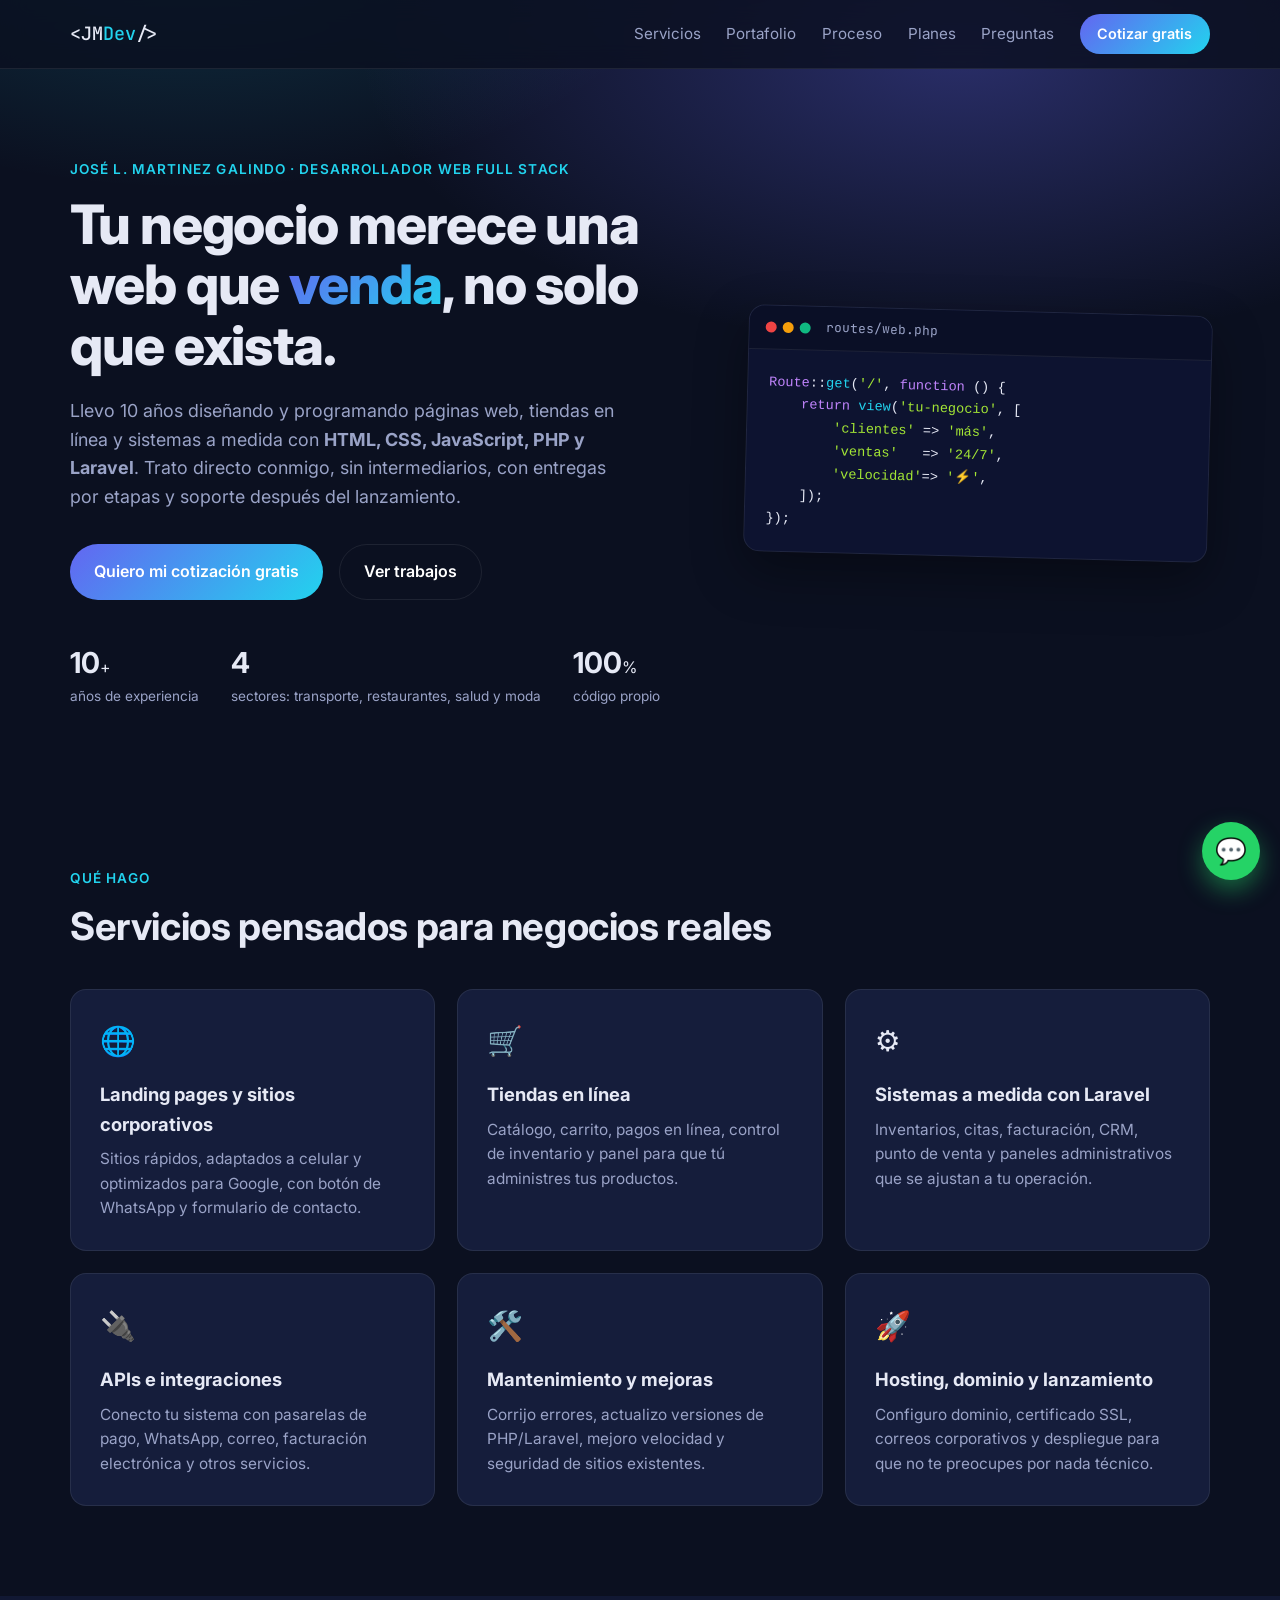
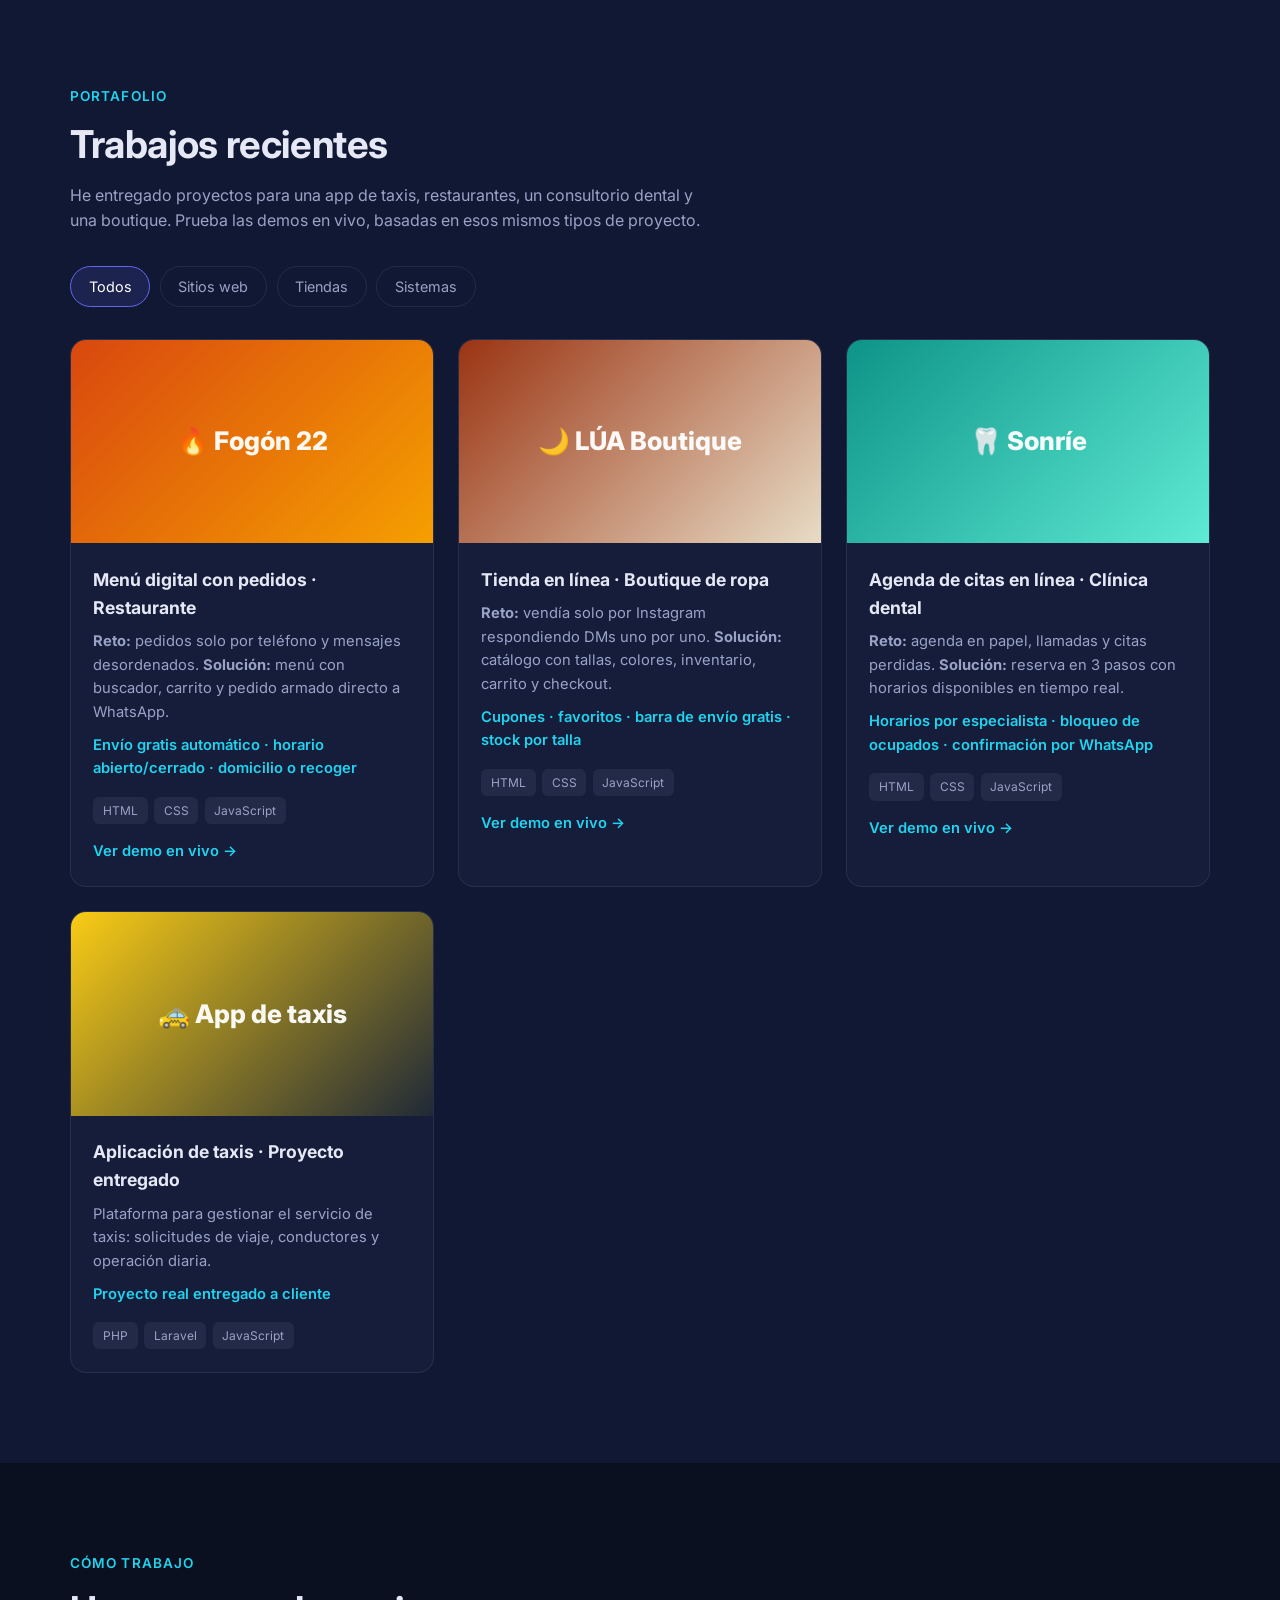
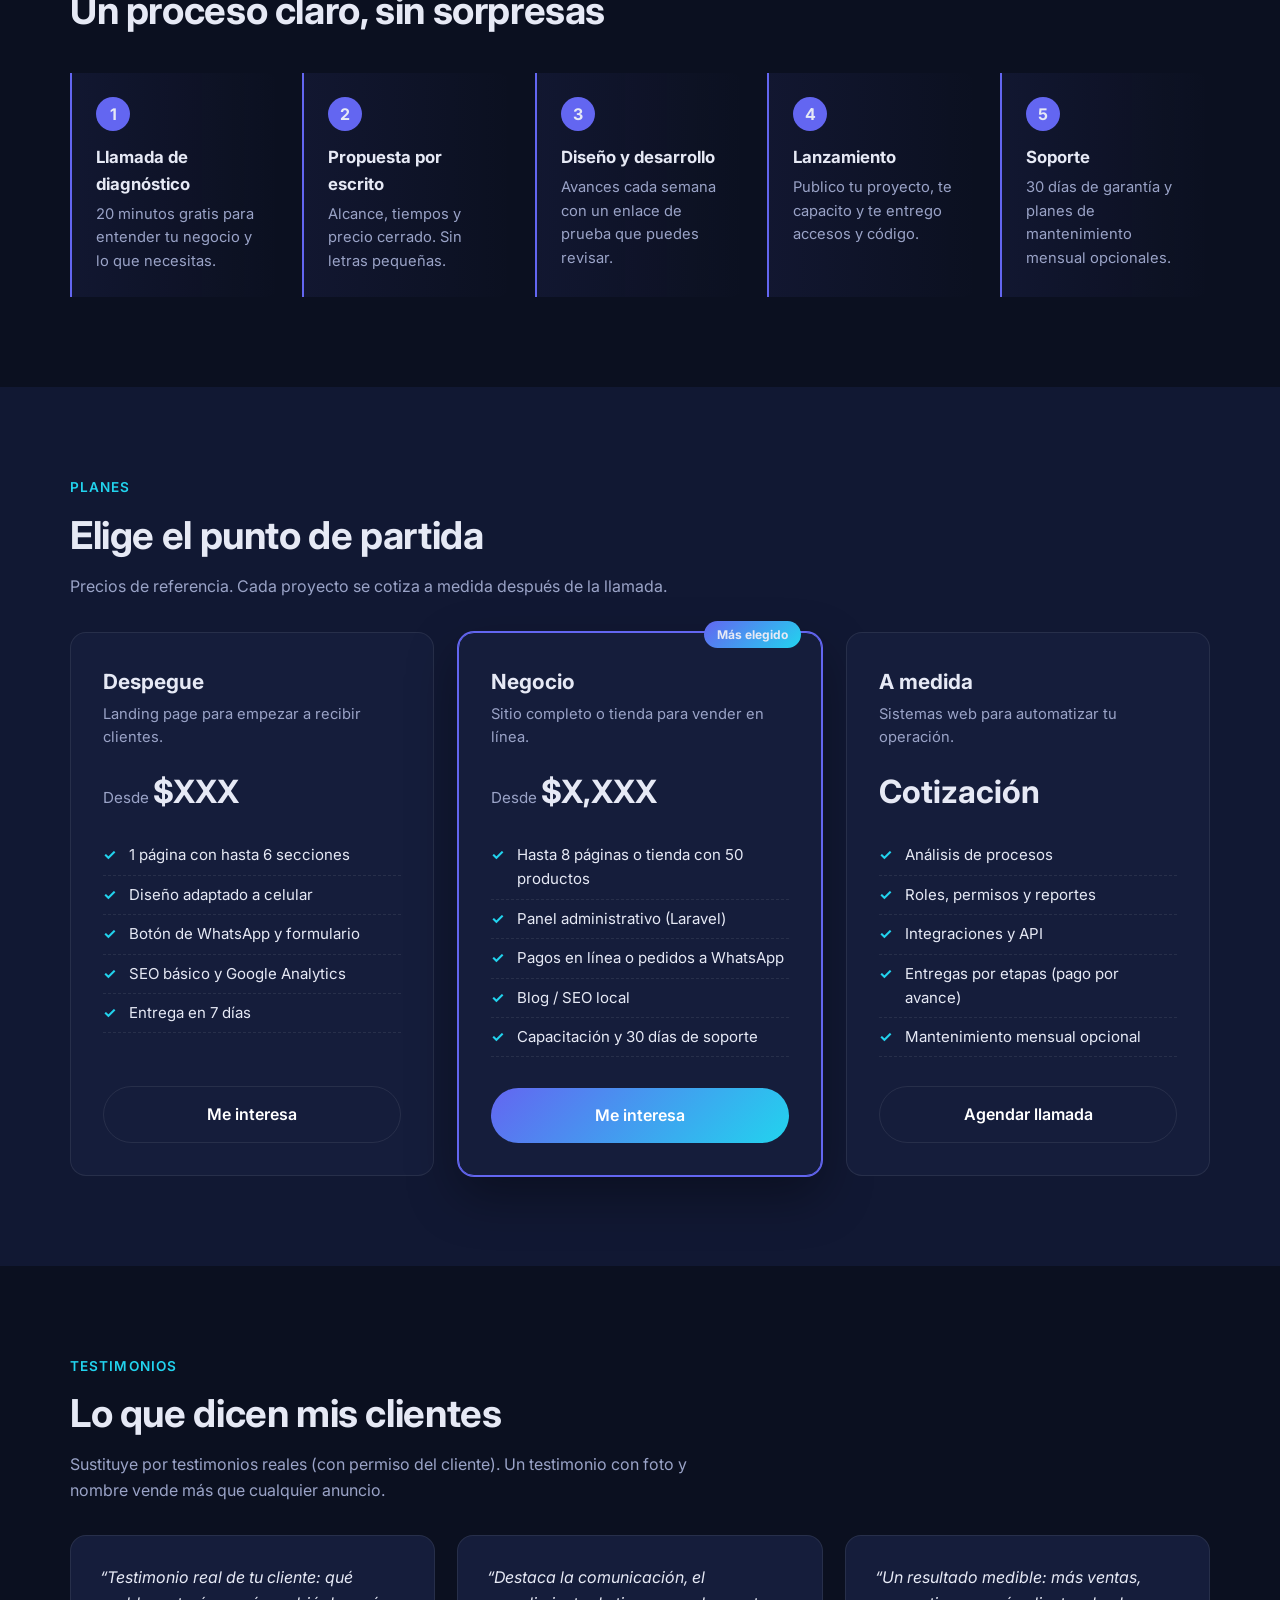
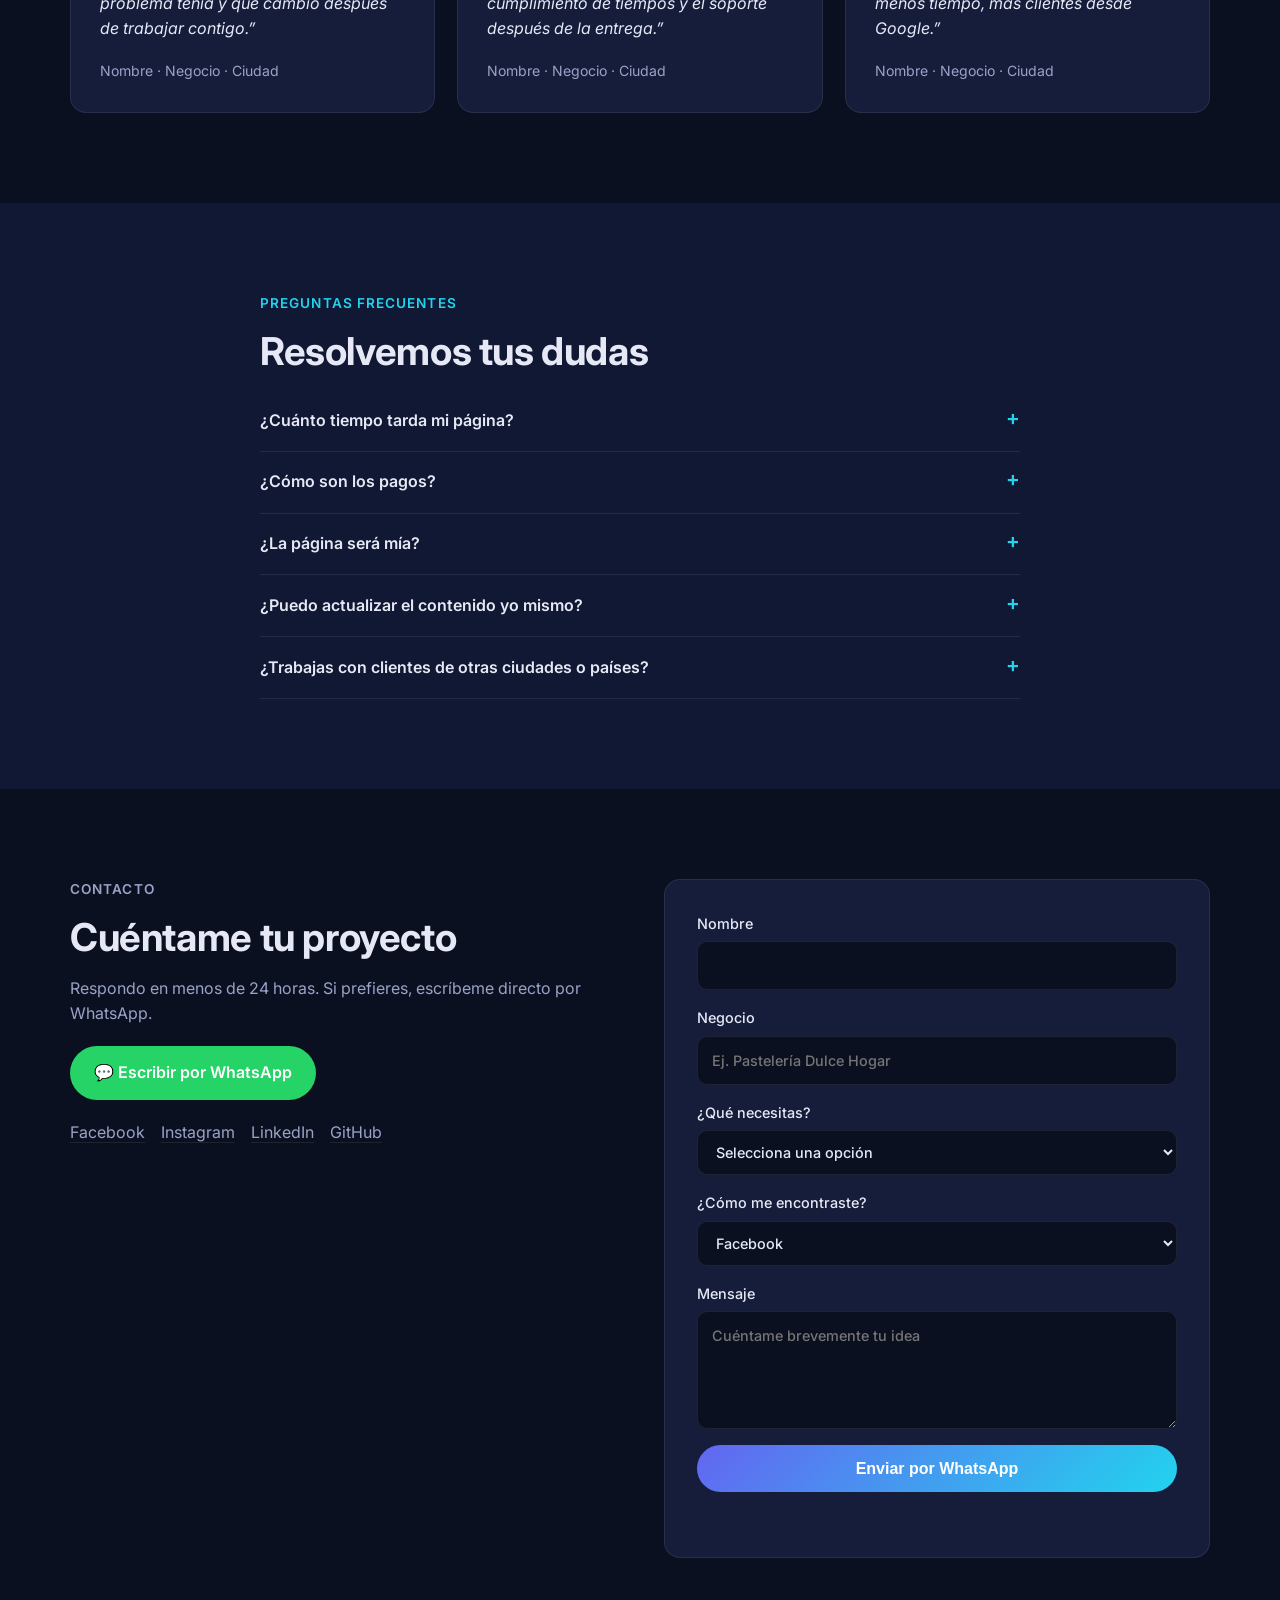
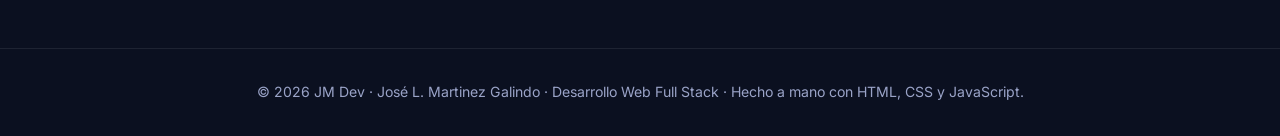
==== commit b0dce336: "Personalizar marca JM Dev, experiencia y proyectos reales - Logo, título, pie y banner de demos con " ====
--- a/index.html
+++ b/index.html
@@ -3,12 +3,12 @@
 <head>
   <meta charset="UTF-8">
   <meta name="viewport" content="width=device-width, initial-scale=1.0">
-  <title>Desarrollo Web Full Stack | Páginas web, tiendas y sistemas a medida</title>
-  <meta name="description" content="Desarrollador web full stack independiente. Creo páginas web, tiendas en línea y sistemas a medida con HTML, CSS, JavaScript, PHP y Laravel. Cotiza gratis por WhatsApp.">
+  <title>JM Dev · José L. Martinez Galindo | Desarrollo Web Full Stack</title>
+  <meta name="description" content="JM Dev — José L. Martinez Galindo, desarrollador web full stack con 10 años de experiencia. Creo páginas web, tiendas en línea y sistemas a medida con HTML, CSS, JavaScript, PHP y Laravel. Cotiza gratis por WhatsApp.">
 
   <!-- Open Graph: así se ve el enlace al compartirlo en Facebook, Instagram y WhatsApp -->
   <meta property="og:type" content="website">
-  <meta property="og:title" content="Desarrollo Web Full Stack | Tu negocio en internet, bien hecho">
+  <meta property="og:title" content="JM Dev · Desarrollo Web Full Stack | Tu negocio en internet, bien hecho">
   <meta property="og:description" content="Páginas web, tiendas en línea y sistemas a medida con Laravel. Cotización gratis.">
   <meta property="og:image" content="img/og-cover.svg">
   <meta property="og:locale" content="es_LA">
@@ -25,7 +25,7 @@
   <!-- ===== NAV ===== -->
   <header class="nav" id="top">
     <div class="container nav__inner">
-      <a href="#top" class="logo">&lt;<span>TuNombre</span>/&gt;</a>
+      <a href="#top" class="logo">&lt;JM<span>Dev</span>/&gt;</a>
       <button class="nav__toggle" aria-label="Abrir menú" aria-expanded="false">☰</button>
       <nav class="nav__links">
         <a href="#servicios">Servicios</a>
@@ -42,9 +42,9 @@
   <section class="hero">
     <div class="container hero__grid">
       <div>
-        <p class="eyebrow">Desarrollador Web Full Stack · Independiente</p>
+        <p class="eyebrow">José L. Martinez Galindo · Desarrollador Web Full Stack</p>
         <h1>Tu negocio merece una web que <span class="hl">venda</span>, no solo que exista.</h1>
-        <p class="lead">Diseño y programo páginas web, tiendas en línea y sistemas a medida con
+        <p class="lead">Llevo 10 años diseñando y programando páginas web, tiendas en línea y sistemas a medida con
           <strong>HTML, CSS, JavaScript, PHP y Laravel</strong>. Trato directo conmigo, sin intermediarios,
           con entregas por etapas y soporte después del lanzamiento.</p>
         <div class="hero__cta">
@@ -52,8 +52,8 @@
           <a class="btn btn--ghost" href="#portafolio">Ver trabajos</a>
         </div>
         <ul class="hero__stats">
-          <li><strong data-count="25">0</strong>+ <span>proyectos entregados</span></li>
-          <li><strong data-count="5">0</strong>+ <span>años programando</span></li>
+          <li><strong data-count="10">0</strong>+ <span>años de experiencia</span></li>
+          <li><strong data-count="4">0</strong> <span>sectores: transporte, restaurantes, salud y moda</span></li>
           <li><strong data-count="100">0</strong>% <span>código propio</span></li>
         </ul>
       </div>
@@ -115,7 +115,7 @@
     <div class="container">
       <p class="eyebrow">Portafolio</p>
       <h2>Trabajos recientes</h2>
-      <p class="sub">Los tres primeros son demos funcionales: ábrelos y pruébalos como si fueras cliente.</p>
+      <p class="sub">He entregado proyectos para una app de taxis, restaurantes, un consultorio dental y una boutique. Prueba las demos en vivo, basadas en esos mismos tipos de proyecto.</p>
       <div class="filters" role="tablist">
         <button class="filter is-active" data-filter="all">Todos</button>
         <button class="filter" data-filter="web">Sitios web</button>
@@ -154,30 +154,12 @@
           </div>
         </article>
         <article class="project" data-cat="system">
-          <div class="project__img" style="--c1:#8b5cf6;--c2:#ec4899">Ferretería</div>
+          <div class="project__img" style="--c1:#facc15;--c2:#1f2937">🚕 App de taxis</div>
           <div class="project__body">
-            <h3>Inventario y punto de venta</h3>
-            <p><strong>Reto:</strong> inventario en Excel. <strong>Solución:</strong> POS con reportes y alertas de stock.</p>
-            <p class="result">Cierre de caja en 5 minutos</p>
-            <ul class="tags"><li>Laravel</li><li>MySQL</li><li>Chart.js</li></ul>
-          </div>
-        </article>
-        <article class="project" data-cat="web">
-          <div class="project__img" style="--c1:#0ea5e9;--c2:#6366f1">Abogados</div>
-          <div class="project__body">
-            <h3>Sitio corporativo para despacho</h3>
-            <p><strong>Reto:</strong> sin presencia en Google. <strong>Solución:</strong> sitio con SEO local y blog.</p>
-            <p class="result">Primera página de Google en su ciudad</p>
-            <ul class="tags"><li>PHP</li><li>SEO</li><li>Google Business</li></ul>
-          </div>
-        </article>
-        <article class="project" data-cat="shop">
-          <div class="project__img" style="--c1:#f59e0b;--c2:#ef4444">Repostería</div>
-          <div class="project__body">
-            <h3>Catálogo con pedidos</h3>
-            <p><strong>Reto:</strong> pedidos desordenados. <strong>Solución:</strong> catálogo con fecha de entrega y anticipo.</p>
-            <p class="result">Pedidos organizados por fecha automáticamente</p>
-            <ul class="tags"><li>Laravel</li><li>Alpine.js</li><li>Tailwind</li></ul>
+            <h3>Aplicación de taxis · Proyecto entregado</h3>
+            <p>Plataforma para gestionar el servicio de taxis: solicitudes de viaje, conductores y operación diaria.</p>
+            <p class="result">Proyecto real entregado a cliente</p>
+            <ul class="tags"><li>PHP</li><li>Laravel</li><li>JavaScript</li></ul>
           </div>
         </article>
       </div>
@@ -324,7 +306,7 @@
 
   <footer class="footer">
     <div class="container">
-      <p>© <span id="year"></span> TuNombre · Desarrollo Web Full Stack · Hecho a mano con HTML, CSS y JavaScript.</p>
+      <p>© <span id="year"></span> JM Dev · José L. Martinez Galindo · Desarrollo Web Full Stack · Hecho a mano con HTML, CSS y JavaScript.</p>
     </div>
   </footer>
 
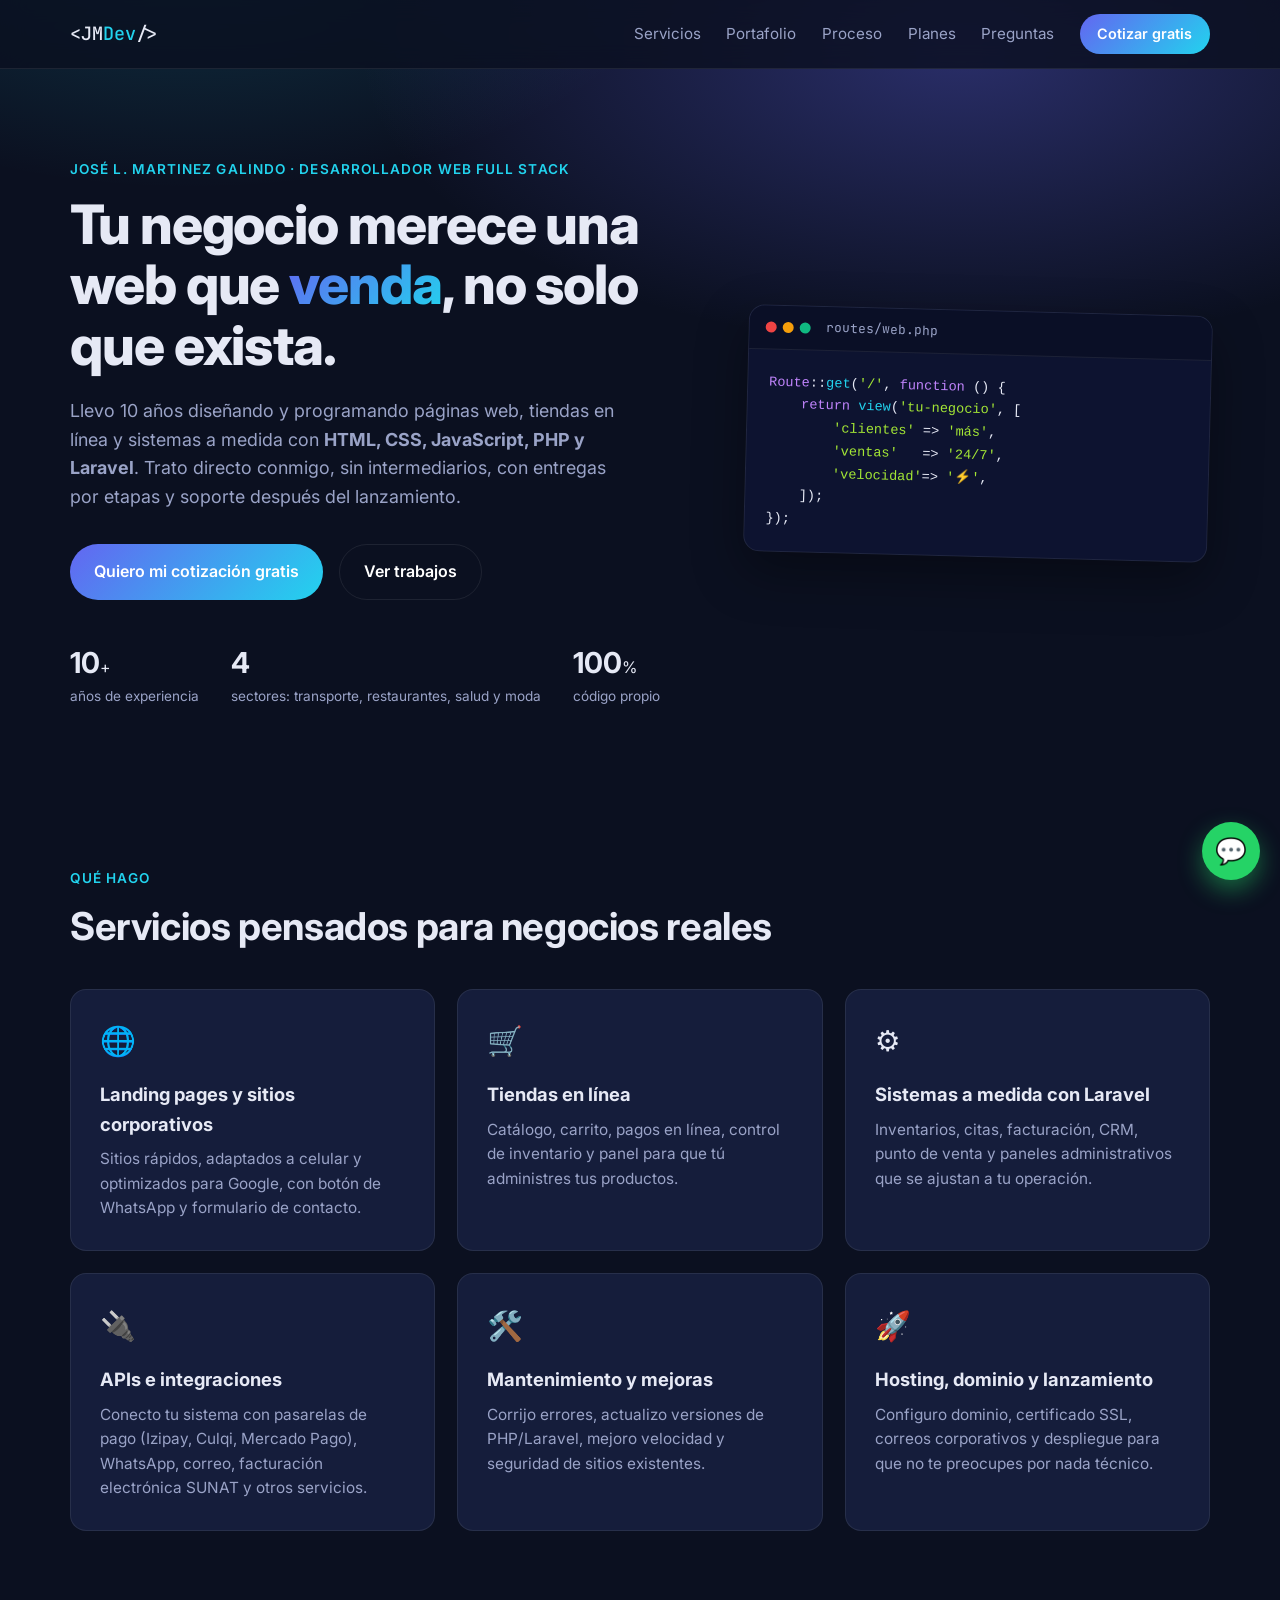
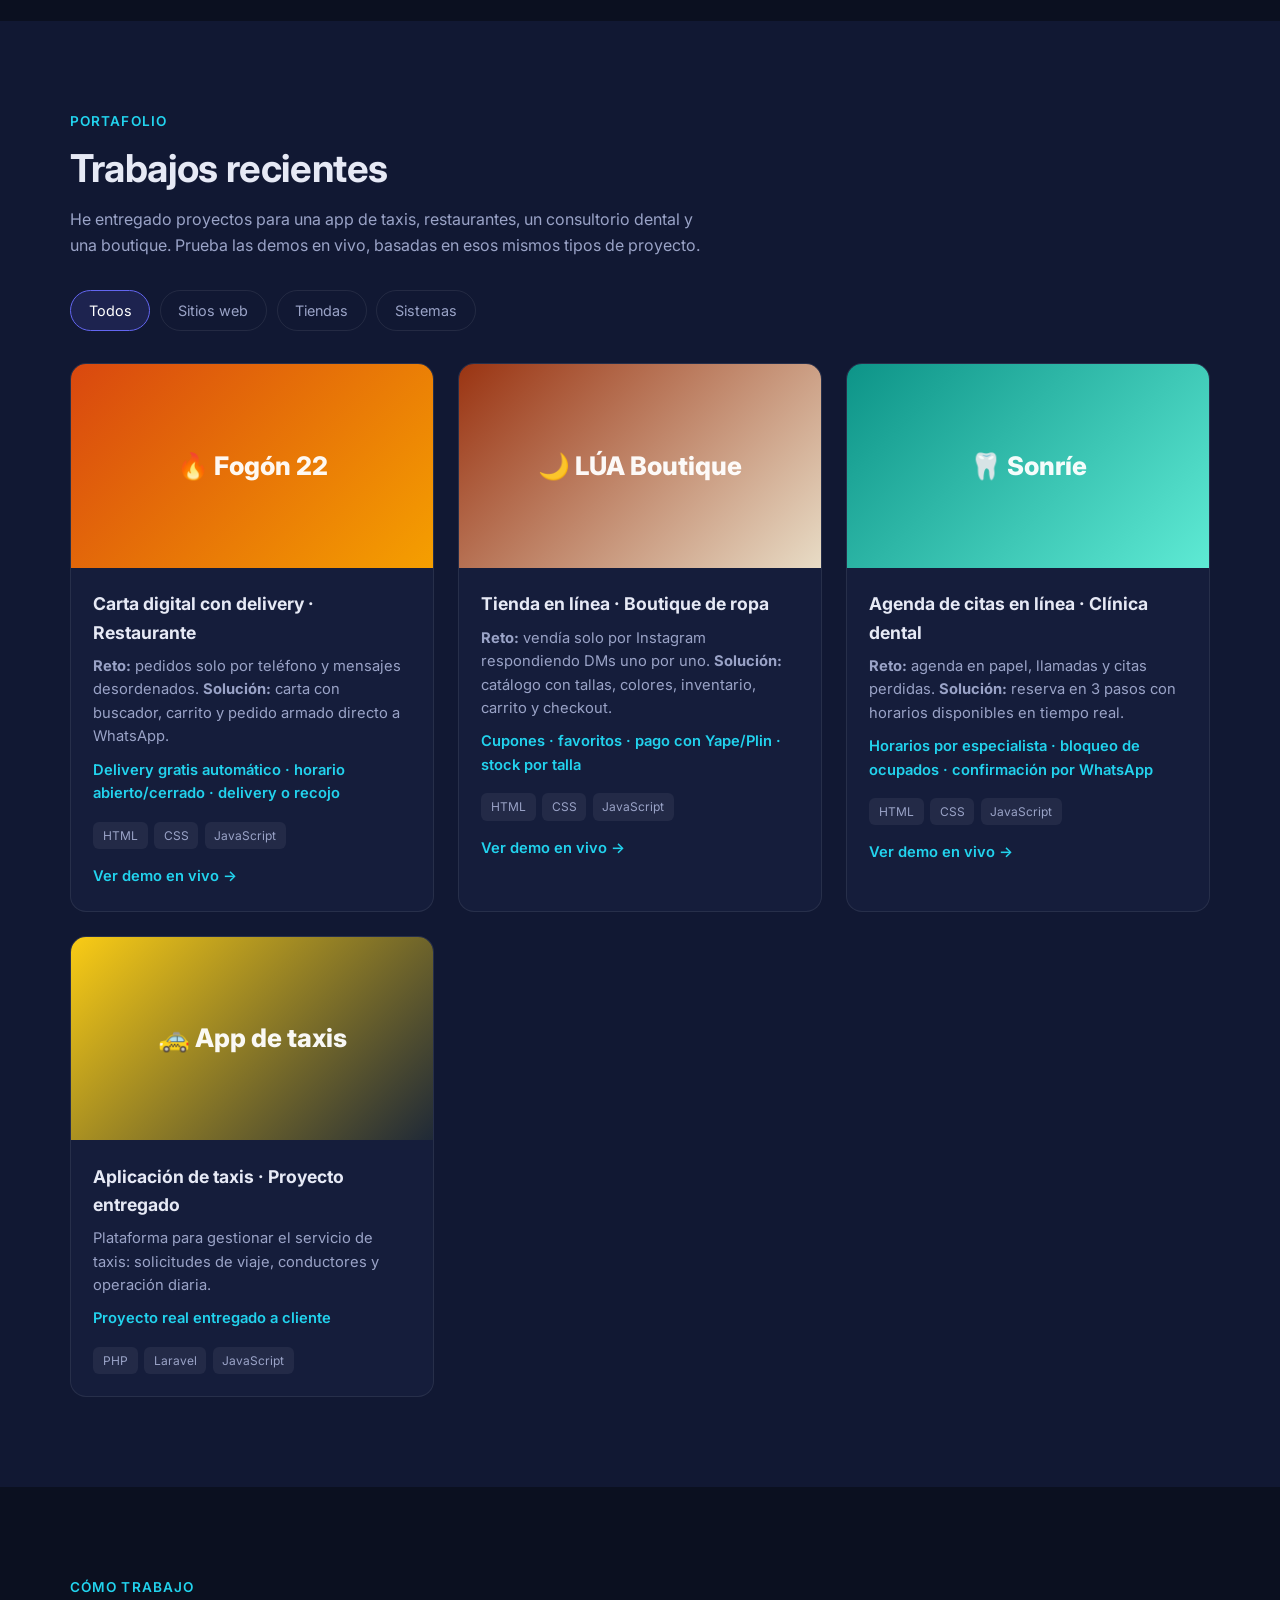
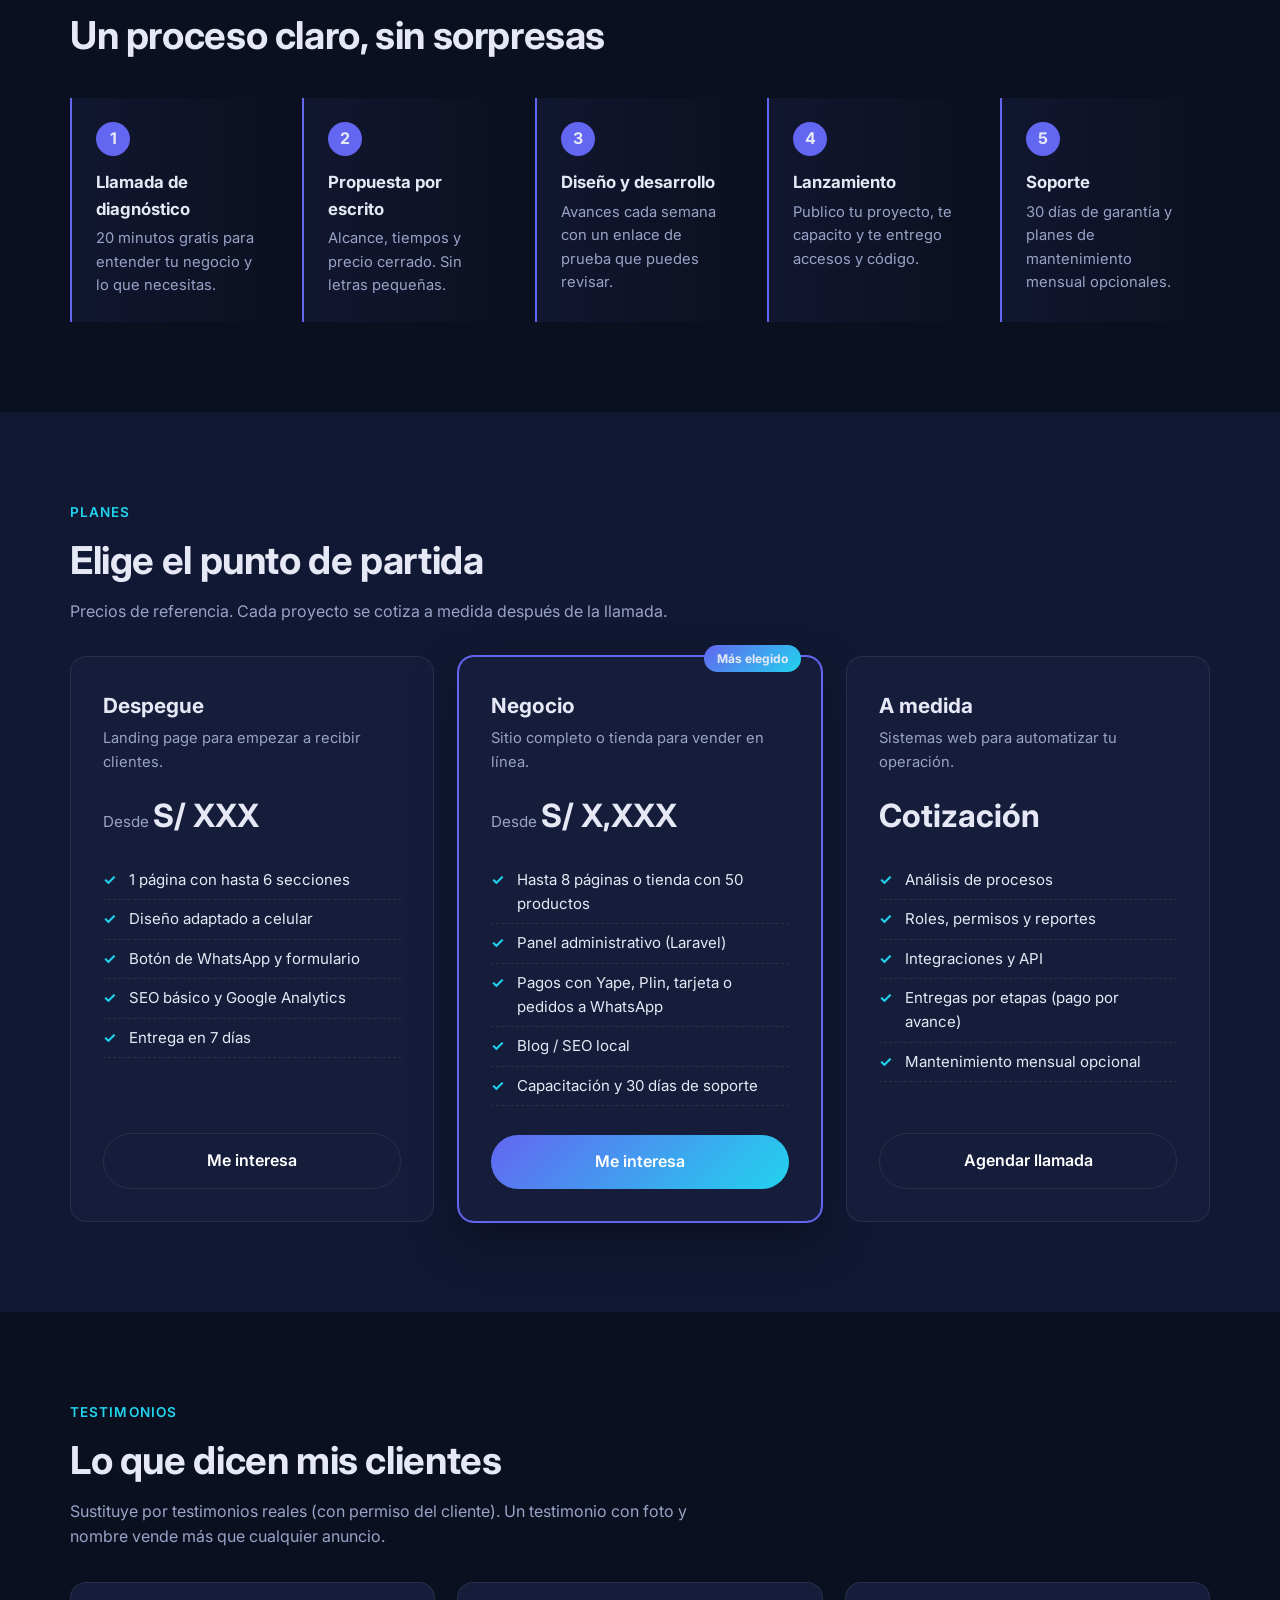
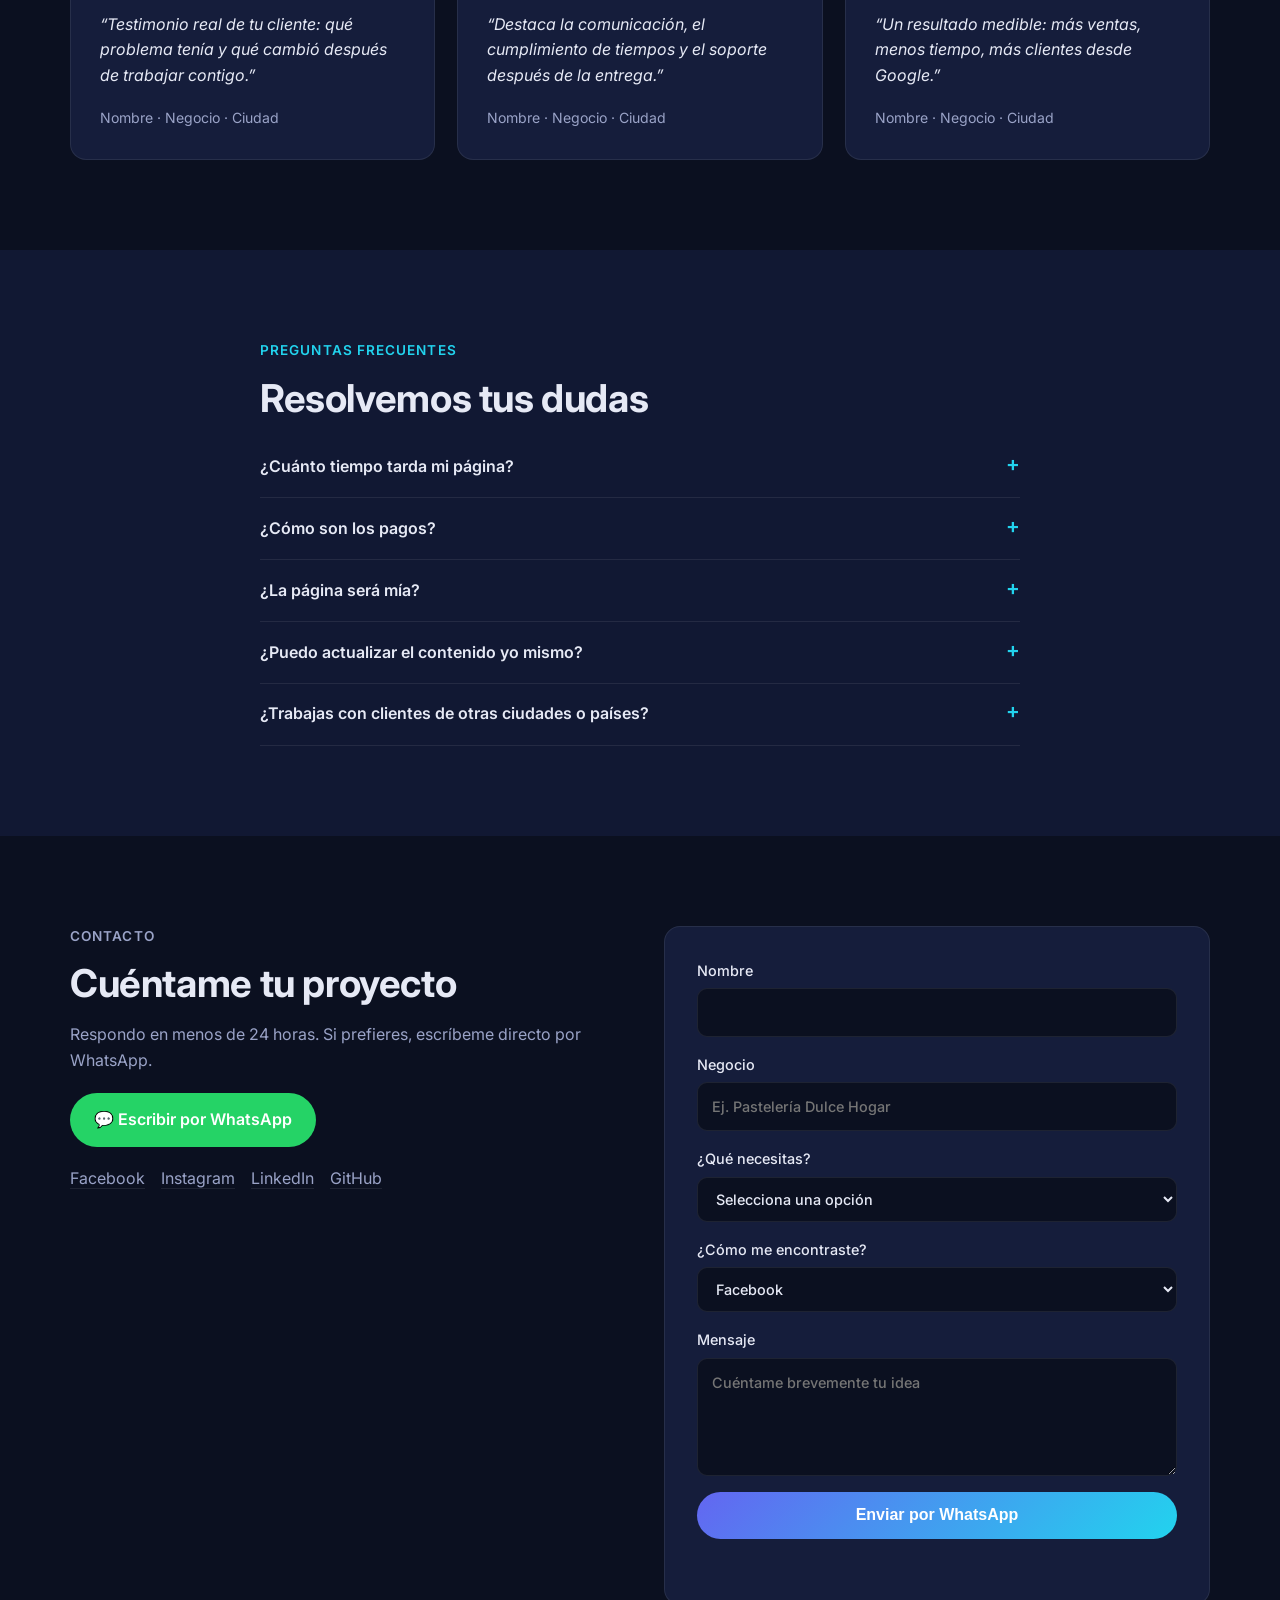
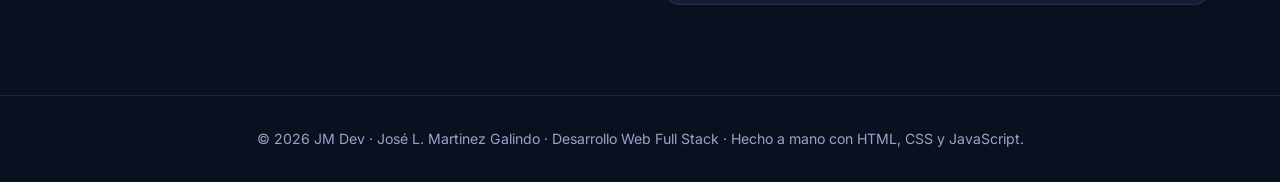
==== commit c1c51ad0: "Adaptar sitio y demos a Perú - Precios en soles (S/) y formato es-PE - Restaurante con carta peruana" ====
--- a/index.html
+++ b/index.html
@@ -11,7 +11,7 @@
   <meta property="og:title" content="JM Dev · Desarrollo Web Full Stack | Tu negocio en internet, bien hecho">
   <meta property="og:description" content="Páginas web, tiendas en línea y sistemas a medida con Laravel. Cotización gratis.">
   <meta property="og:image" content="img/og-cover.svg">
-  <meta property="og:locale" content="es_LA">
+  <meta property="og:locale" content="es_PE">
   <meta name="twitter:card" content="summary_large_image">
 
   <link rel="icon" href="img/favicon.svg" type="image/svg+xml">
@@ -94,7 +94,7 @@
         <article class="card">
           <div class="card__icon">🔌</div>
           <h3>APIs e integraciones</h3>
-          <p>Conecto tu sistema con pasarelas de pago, WhatsApp, correo, facturación electrónica y otros servicios.</p>
+          <p>Conecto tu sistema con pasarelas de pago (Izipay, Culqi, Mercado Pago), WhatsApp, correo, facturación electrónica SUNAT y otros servicios.</p>
         </article>
         <article class="card">
           <div class="card__icon">🛠️</div>
@@ -126,9 +126,9 @@
         <article class="project" data-cat="web">
           <a href="demos/restaurante/" class="project__img" style="--c1:#d9480f;--c2:#f59f00">🔥 Fogón 22</a>
           <div class="project__body">
-            <h3>Menú digital con pedidos · Restaurante</h3>
-            <p><strong>Reto:</strong> pedidos solo por teléfono y mensajes desordenados. <strong>Solución:</strong> menú con buscador, carrito y pedido armado directo a WhatsApp.</p>
-            <p class="result">Envío gratis automático · horario abierto/cerrado · domicilio o recoger</p>
+            <h3>Carta digital con delivery · Restaurante</h3>
+            <p><strong>Reto:</strong> pedidos solo por teléfono y mensajes desordenados. <strong>Solución:</strong> carta con buscador, carrito y pedido armado directo a WhatsApp.</p>
+            <p class="result">Delivery gratis automático · horario abierto/cerrado · delivery o recojo</p>
             <ul class="tags"><li>HTML</li><li>CSS</li><li>JavaScript</li></ul>
             <a class="demo-link" href="demos/restaurante/" target="_blank" rel="noopener">Ver demo en vivo →</a>
           </div>
@@ -138,7 +138,7 @@
           <div class="project__body">
             <h3>Tienda en línea · Boutique de ropa</h3>
             <p><strong>Reto:</strong> vendía solo por Instagram respondiendo DMs uno por uno. <strong>Solución:</strong> catálogo con tallas, colores, inventario, carrito y checkout.</p>
-            <p class="result">Cupones · favoritos · barra de envío gratis · stock por talla</p>
+            <p class="result">Cupones · favoritos · pago con Yape/Plin · stock por talla</p>
             <ul class="tags"><li>HTML</li><li>CSS</li><li>JavaScript</li></ul>
             <a class="demo-link" href="demos/tienda/" target="_blank" rel="noopener">Ver demo en vivo →</a>
           </div>
@@ -191,7 +191,7 @@
         <article class="plan">
           <h3>Despegue</h3>
           <p class="plan__desc">Landing page para empezar a recibir clientes.</p>
-          <p class="price">Desde <strong>$XXX</strong></p>
+          <p class="price">Desde <strong>S/ XXX</strong></p>
           <ul>
             <li>1 página con hasta 6 secciones</li>
             <li>Diseño adaptado a celular</li>
@@ -205,11 +205,11 @@
           <span class="badge">Más elegido</span>
           <h3>Negocio</h3>
           <p class="plan__desc">Sitio completo o tienda para vender en línea.</p>
-          <p class="price">Desde <strong>$X,XXX</strong></p>
+          <p class="price">Desde <strong>S/ X,XXX</strong></p>
           <ul>
             <li>Hasta 8 páginas o tienda con 50 productos</li>
             <li>Panel administrativo (Laravel)</li>
-            <li>Pagos en línea o pedidos a WhatsApp</li>
+            <li>Pagos con Yape, Plin, tarjeta o pedidos a WhatsApp</li>
             <li>Blog / SEO local</li>
             <li>Capacitación y 30 días de soporte</li>
           </ul>
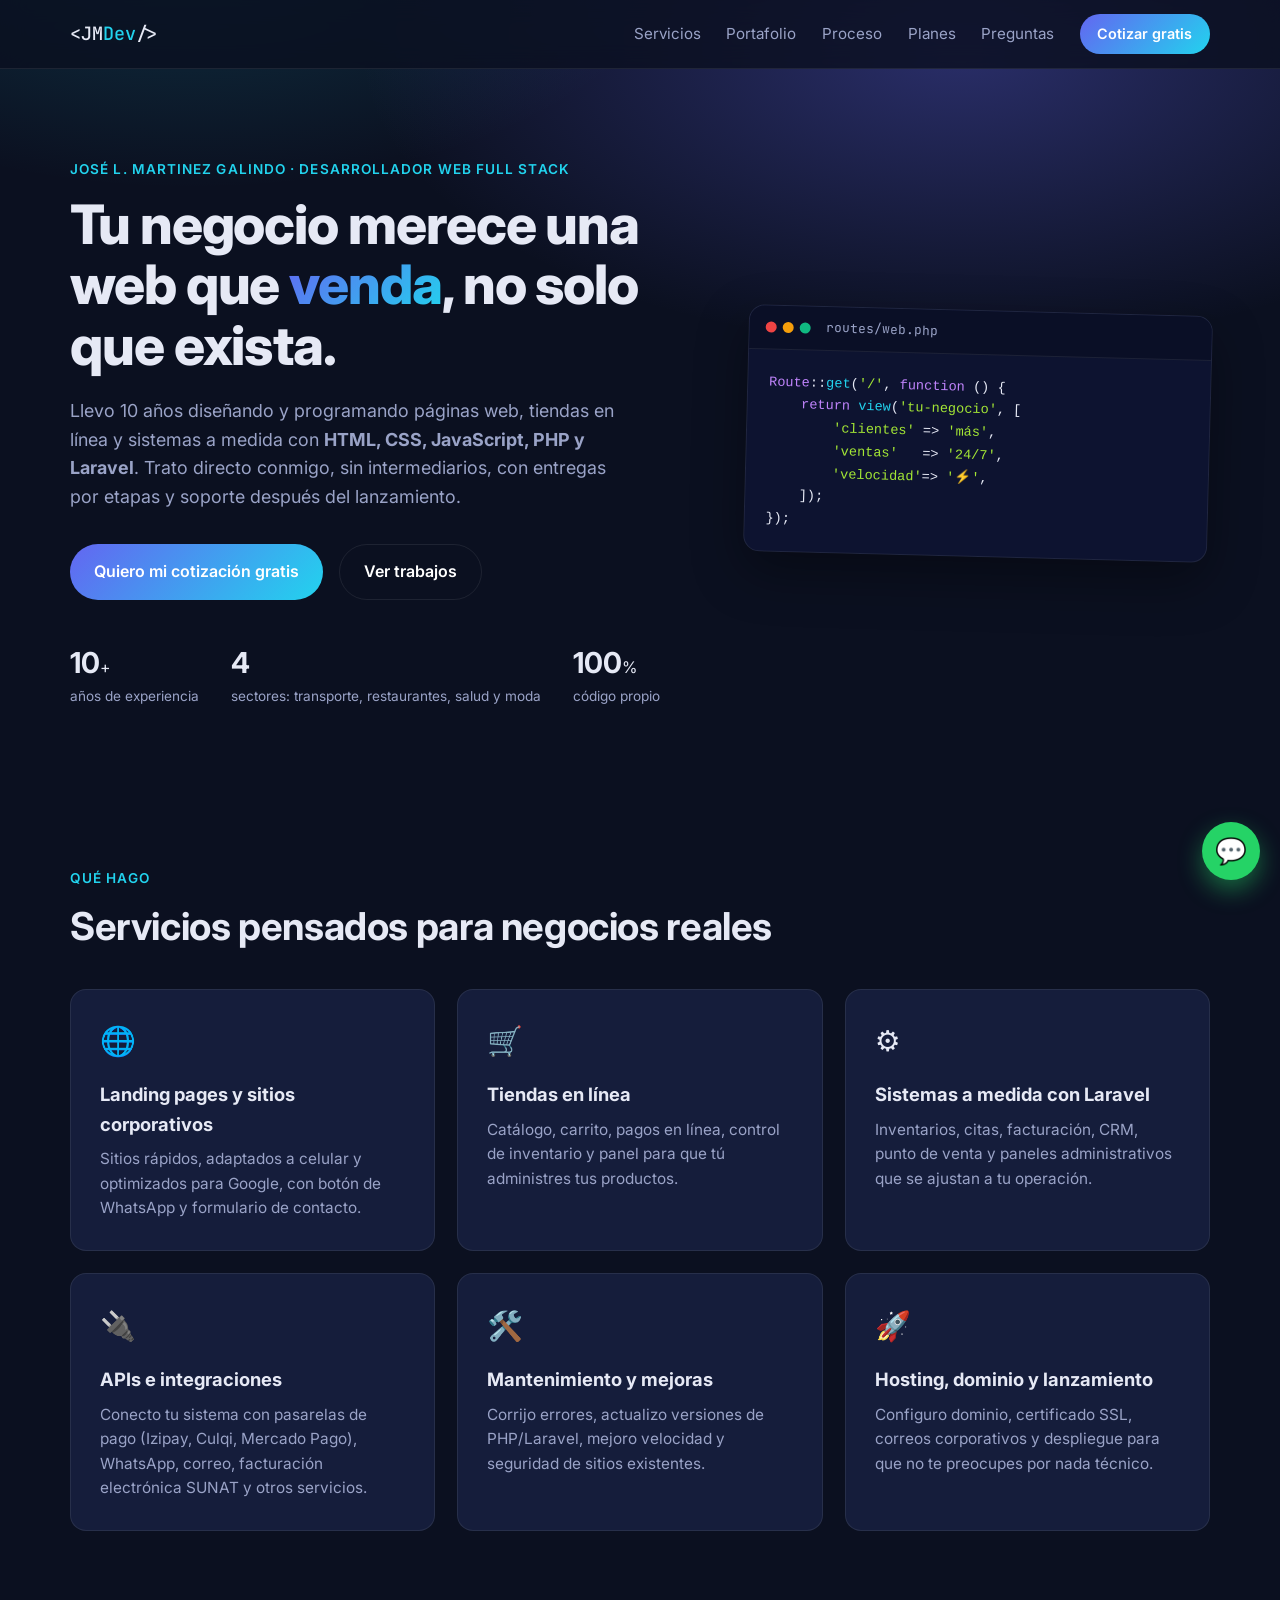
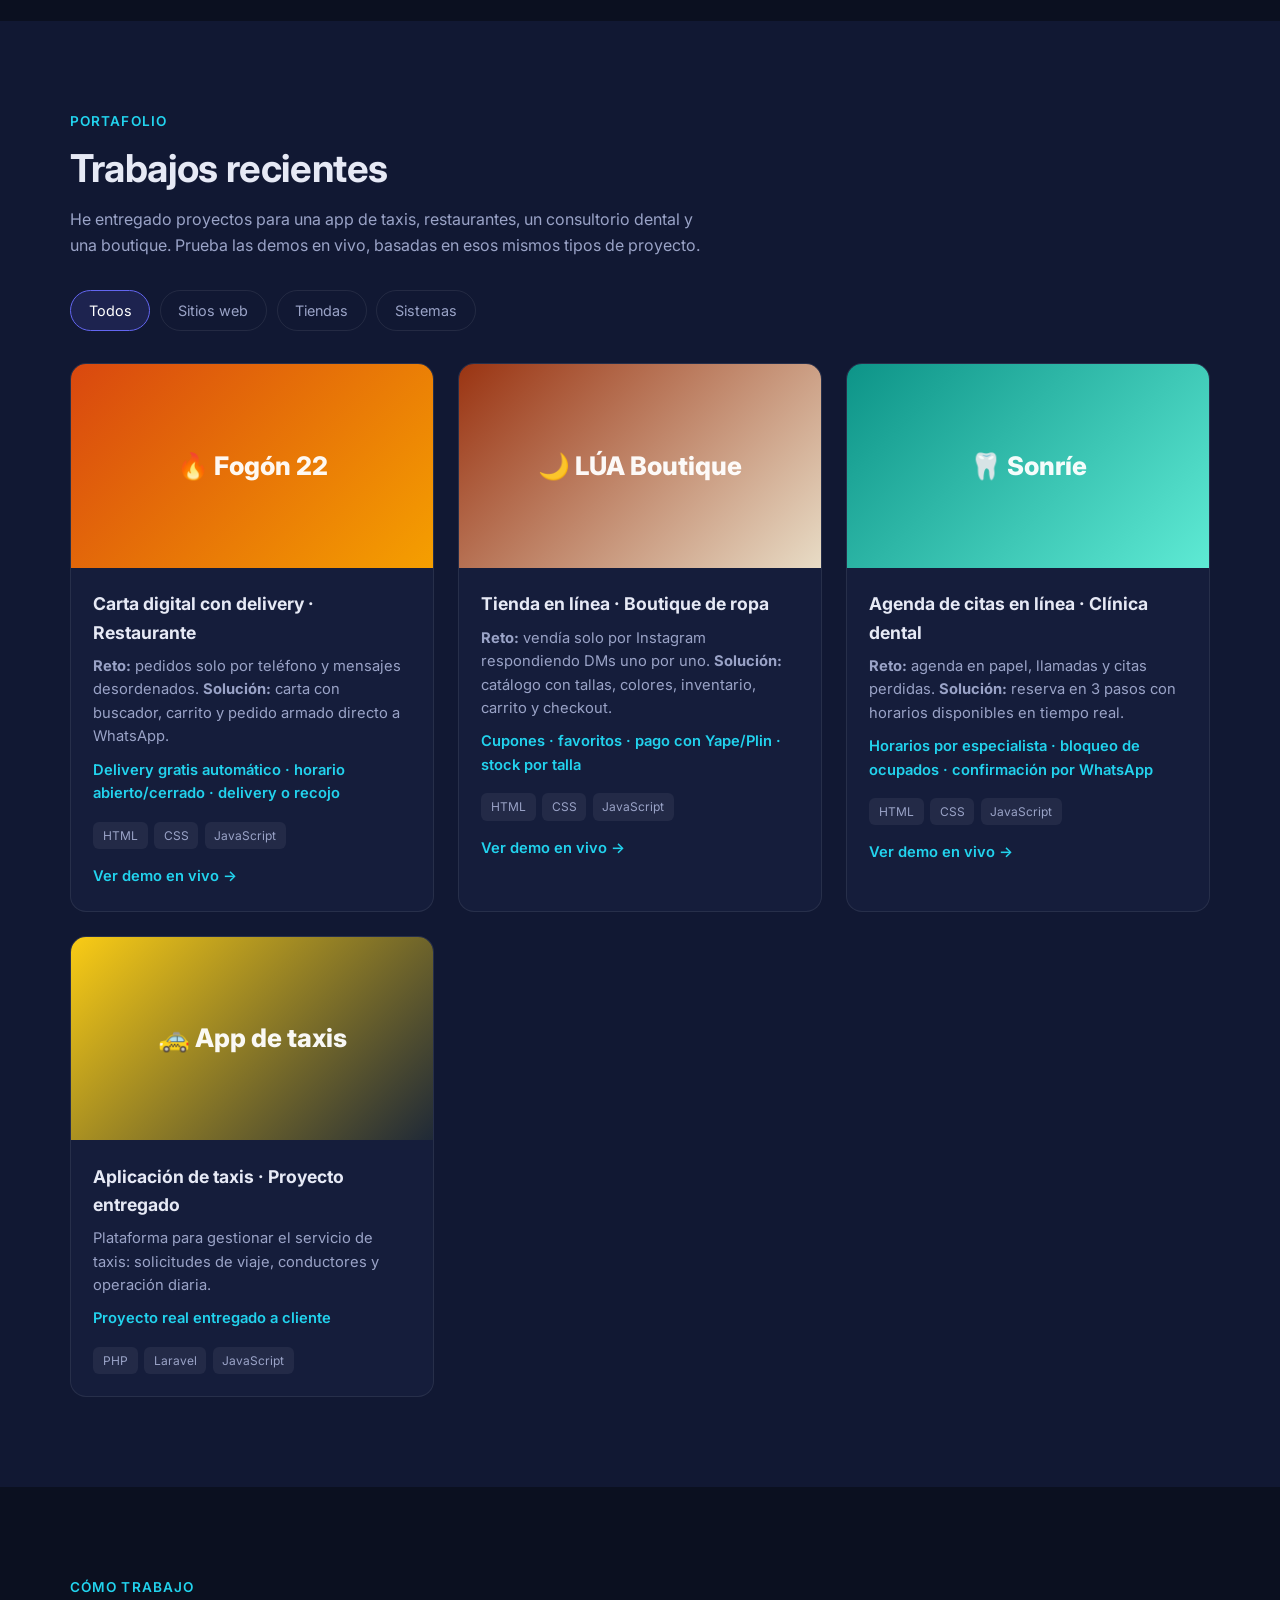
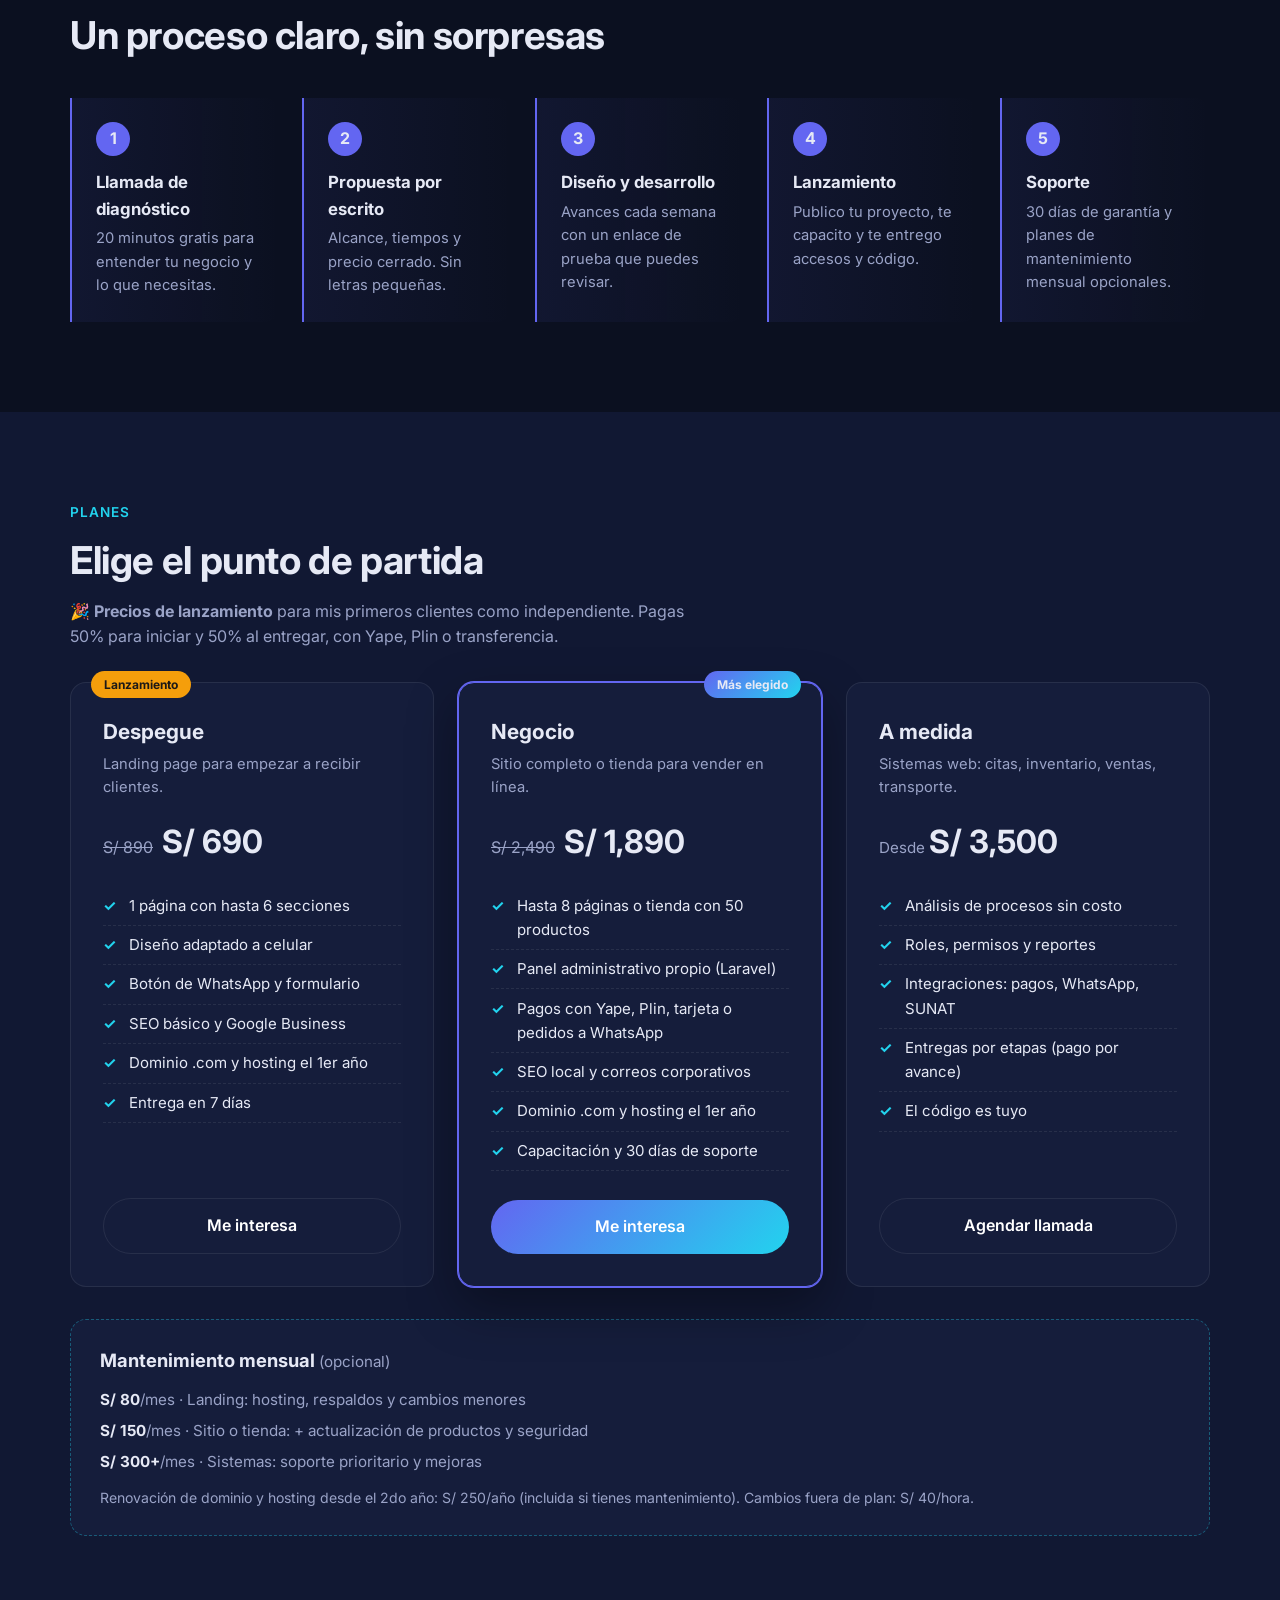
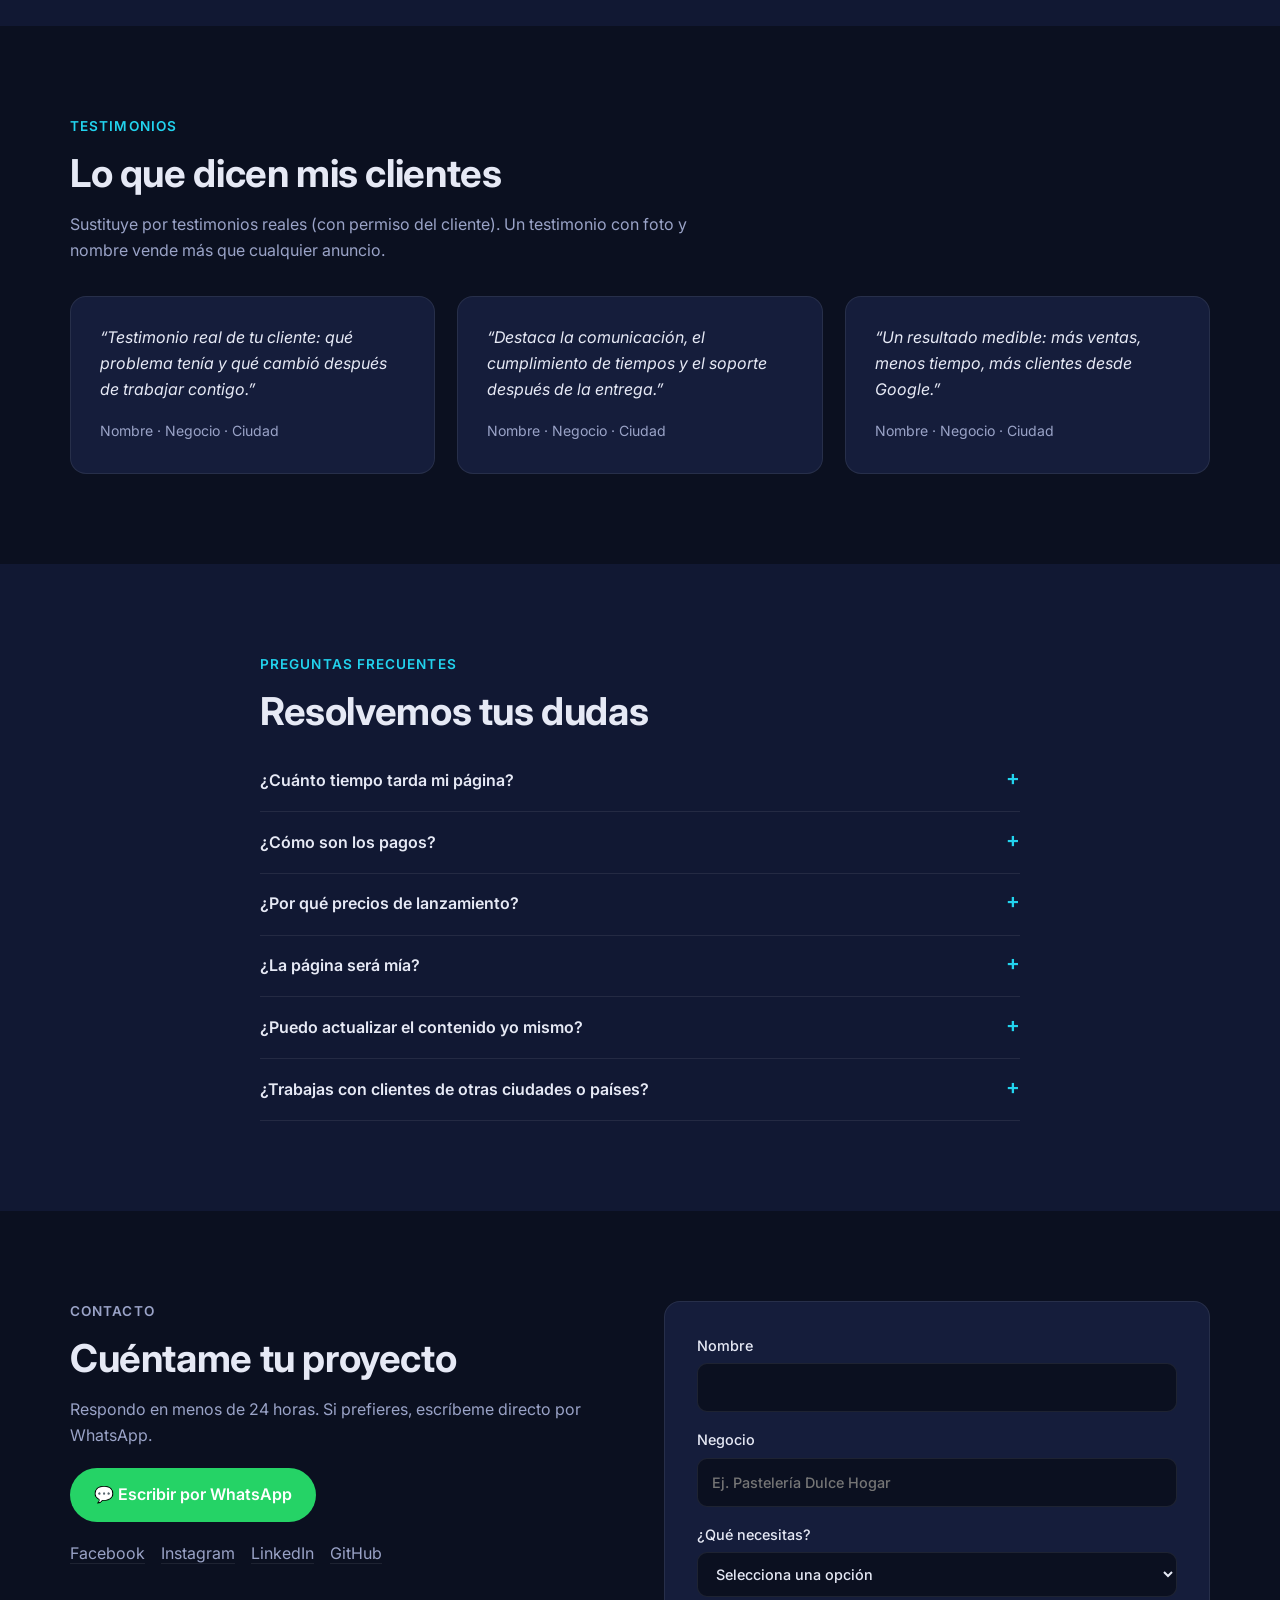
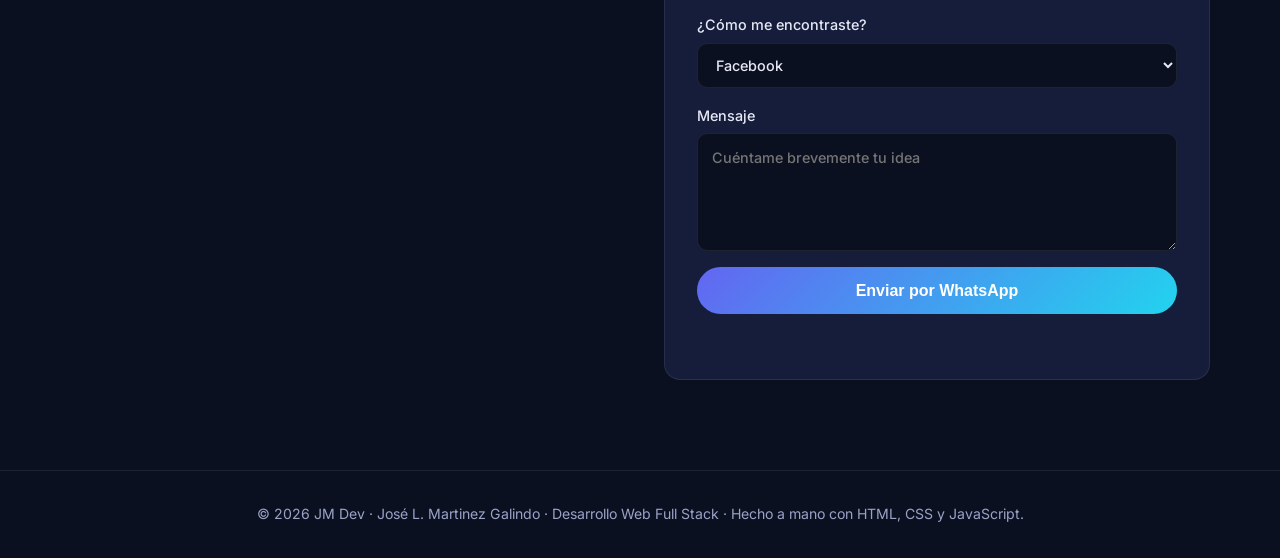
==== commit 898f5d69: "Definir precios de lanzamiento para Chimbote - Planes: Despegue S/ 690, Negocio S/ 1,890, A medida d" ====
--- a/index.html
+++ b/index.html
@@ -186,17 +186,19 @@
     <div class="container">
       <p class="eyebrow">Planes</p>
       <h2>Elige el punto de partida</h2>
-      <p class="sub">Precios de referencia. Cada proyecto se cotiza a medida después de la llamada.</p>
+      <p class="sub">🎉 <strong>Precios de lanzamiento</strong> para mis primeros clientes como independiente. Pagas 50% para iniciar y 50% al entregar, con Yape, Plin o transferencia.</p>
       <div class="plans">
         <article class="plan">
+          <span class="badge badge--launch">Lanzamiento</span>
           <h3>Despegue</h3>
           <p class="plan__desc">Landing page para empezar a recibir clientes.</p>
-          <p class="price">Desde <strong>S/ XXX</strong></p>
+          <p class="price"><s>S/ 890</s> <strong>S/ 690</strong></p>
           <ul>
             <li>1 página con hasta 6 secciones</li>
             <li>Diseño adaptado a celular</li>
             <li>Botón de WhatsApp y formulario</li>
-            <li>SEO básico y Google Analytics</li>
+            <li>SEO básico y Google Business</li>
+            <li>Dominio .com y hosting el 1er año</li>
             <li>Entrega en 7 días</li>
           </ul>
           <a class="btn btn--ghost" href="#contacto" data-plan="Despegue">Me interesa</a>
@@ -205,29 +207,39 @@
           <span class="badge">Más elegido</span>
           <h3>Negocio</h3>
           <p class="plan__desc">Sitio completo o tienda para vender en línea.</p>
-          <p class="price">Desde <strong>S/ X,XXX</strong></p>
+          <p class="price"><s>S/ 2,490</s> <strong>S/ 1,890</strong></p>
           <ul>
             <li>Hasta 8 páginas o tienda con 50 productos</li>
-            <li>Panel administrativo (Laravel)</li>
+            <li>Panel administrativo propio (Laravel)</li>
             <li>Pagos con Yape, Plin, tarjeta o pedidos a WhatsApp</li>
-            <li>Blog / SEO local</li>
+            <li>SEO local y correos corporativos</li>
+            <li>Dominio .com y hosting el 1er año</li>
             <li>Capacitación y 30 días de soporte</li>
           </ul>
           <a class="btn" href="#contacto" data-plan="Negocio">Me interesa</a>
         </article>
         <article class="plan">
           <h3>A medida</h3>
-          <p class="plan__desc">Sistemas web para automatizar tu operación.</p>
-          <p class="price"><strong>Cotización</strong></p>
+          <p class="plan__desc">Sistemas web: citas, inventario, ventas, transporte.</p>
+          <p class="price">Desde <strong>S/ 3,500</strong></p>
           <ul>
-            <li>Análisis de procesos</li>
+            <li>Análisis de procesos sin costo</li>
             <li>Roles, permisos y reportes</li>
-            <li>Integraciones y API</li>
+            <li>Integraciones: pagos, WhatsApp, SUNAT</li>
             <li>Entregas por etapas (pago por avance)</li>
-            <li>Mantenimiento mensual opcional</li>
+            <li>El código es tuyo</li>
           </ul>
           <a class="btn btn--ghost" href="#contacto" data-plan="A medida">Agendar llamada</a>
         </article>
+      </div>
+      <div class="maint">
+        <h3>Mantenimiento mensual <span>(opcional)</span></h3>
+        <ul>
+          <li><strong>S/ 80</strong>/mes · Landing: hosting, respaldos y cambios menores</li>
+          <li><strong>S/ 150</strong>/mes · Sitio o tienda: + actualización de productos y seguridad</li>
+          <li><strong>S/ 300+</strong>/mes · Sistemas: soporte prioritario y mejoras</li>
+        </ul>
+        <p>Renovación de dominio y hosting desde el 2do año: S/ 250/año (incluida si tienes mantenimiento). Cambios fuera de plan: S/ 40/hora.</p>
       </div>
     </div>
   </section>
@@ -252,7 +264,8 @@
       <p class="eyebrow">Preguntas frecuentes</p>
       <h2>Resolvemos tus dudas</h2>
       <details><summary>¿Cuánto tiempo tarda mi página?</summary><p>Una landing page entre 5 y 7 días hábiles. Un sitio o tienda entre 2 y 4 semanas. Los sistemas a medida se planifican por etapas.</p></details>
-      <details><summary>¿Cómo son los pagos?</summary><p>50% de anticipo para iniciar y 50% al entregar. En proyectos grandes, pagos por etapa terminada.</p></details>
+      <details><summary>¿Cómo son los pagos?</summary><p>50% de anticipo para iniciar y 50% al entregar, por Yape, Plin o transferencia. En sistemas a medida, pagos por etapa terminada.</p></details>
+      <details><summary>¿Por qué precios de lanzamiento?</summary><p>Tengo 10 años programando y ahora empiezo como independiente en Chimbote. Para mis primeros clientes ofrezco un precio especial a cambio de tu opinión y permiso para mostrar el proyecto en mi portafolio.</p></details>
       <details><summary>¿La página será mía?</summary><p>Sí. Te entrego el código, los accesos al hosting, dominio y panel administrativo.</p></details>
       <details><summary>¿Puedo actualizar el contenido yo mismo?</summary><p>Sí. Incluyo un panel sencillo y una capacitación para que cambies textos, fotos y productos.</p></details>
       <details><summary>¿Trabajas con clientes de otras ciudades o países?</summary><p>Sí, trabajo 100% en línea con videollamadas y avances semanales.</p></details>
--- a/css/styles.css
+++ b/css/styles.css
@@ -207,3 +207,14 @@
 a.project__img { text-align: center; padding: 1rem; }
 .demo-link { display: inline-block; margin-top: 1rem; color: var(--accent); font-weight: 600; font-size: .92rem; }
 .demo-link:hover { text-decoration: underline; }
+
+/* ---------- Precios ---------- */
+.price s { color: var(--muted); font-size: 1rem; margin-right: .3rem; }
+.badge--launch { left: 20px; right: auto; background: #f59e0b; color: #1c1917; }
+.maint { margin-top: 2rem; background: var(--card); border: 1px dashed rgba(34, 211, 238, .35); border-radius: var(--radius); padding: 1.6rem 1.8rem; }
+.maint h3 { font-size: 1.15rem; margin-bottom: .8rem; }
+.maint h3 span { color: var(--muted); font-weight: 400; font-size: .95rem; }
+.maint ul { list-style: none; display: grid; gap: .4rem; margin-bottom: .8rem; }
+.maint li { font-size: .95rem; color: var(--muted); }
+.maint li strong { color: var(--text); }
+.maint p { color: var(--muted); font-size: .88rem; }
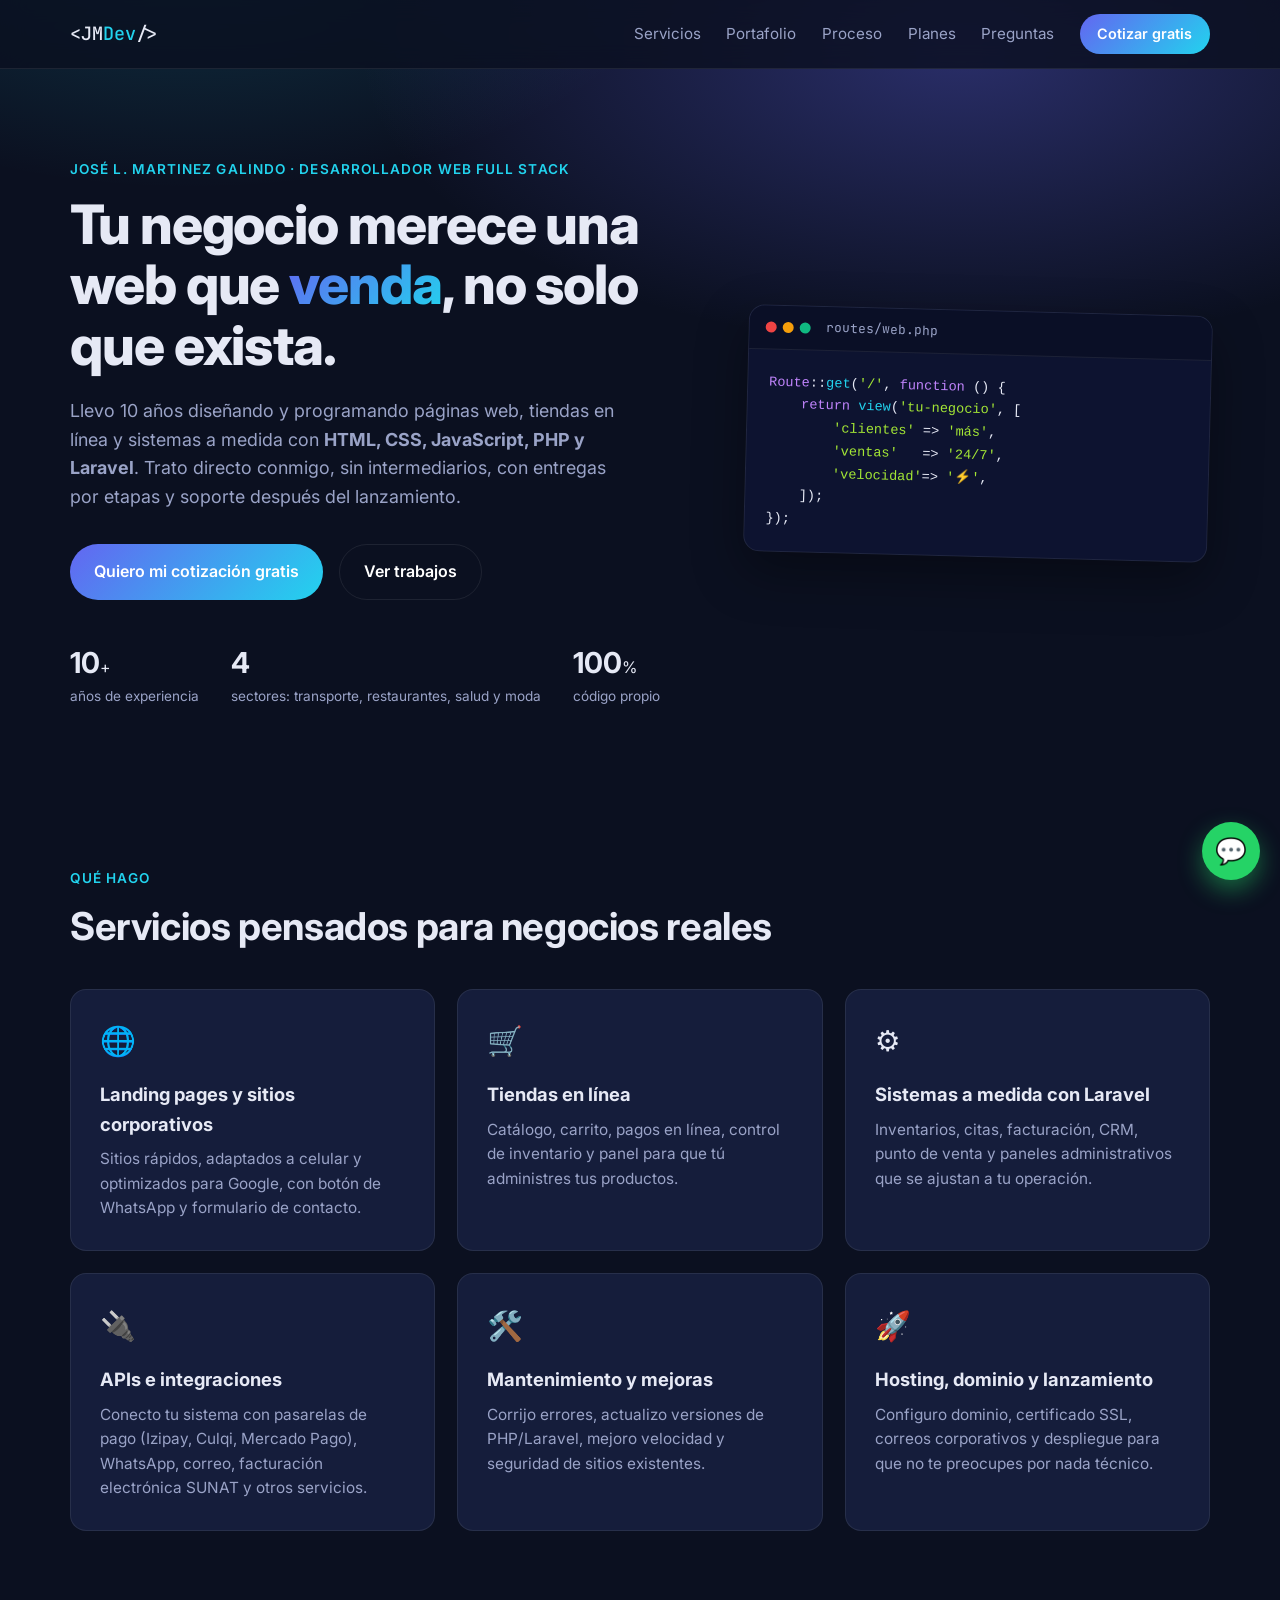
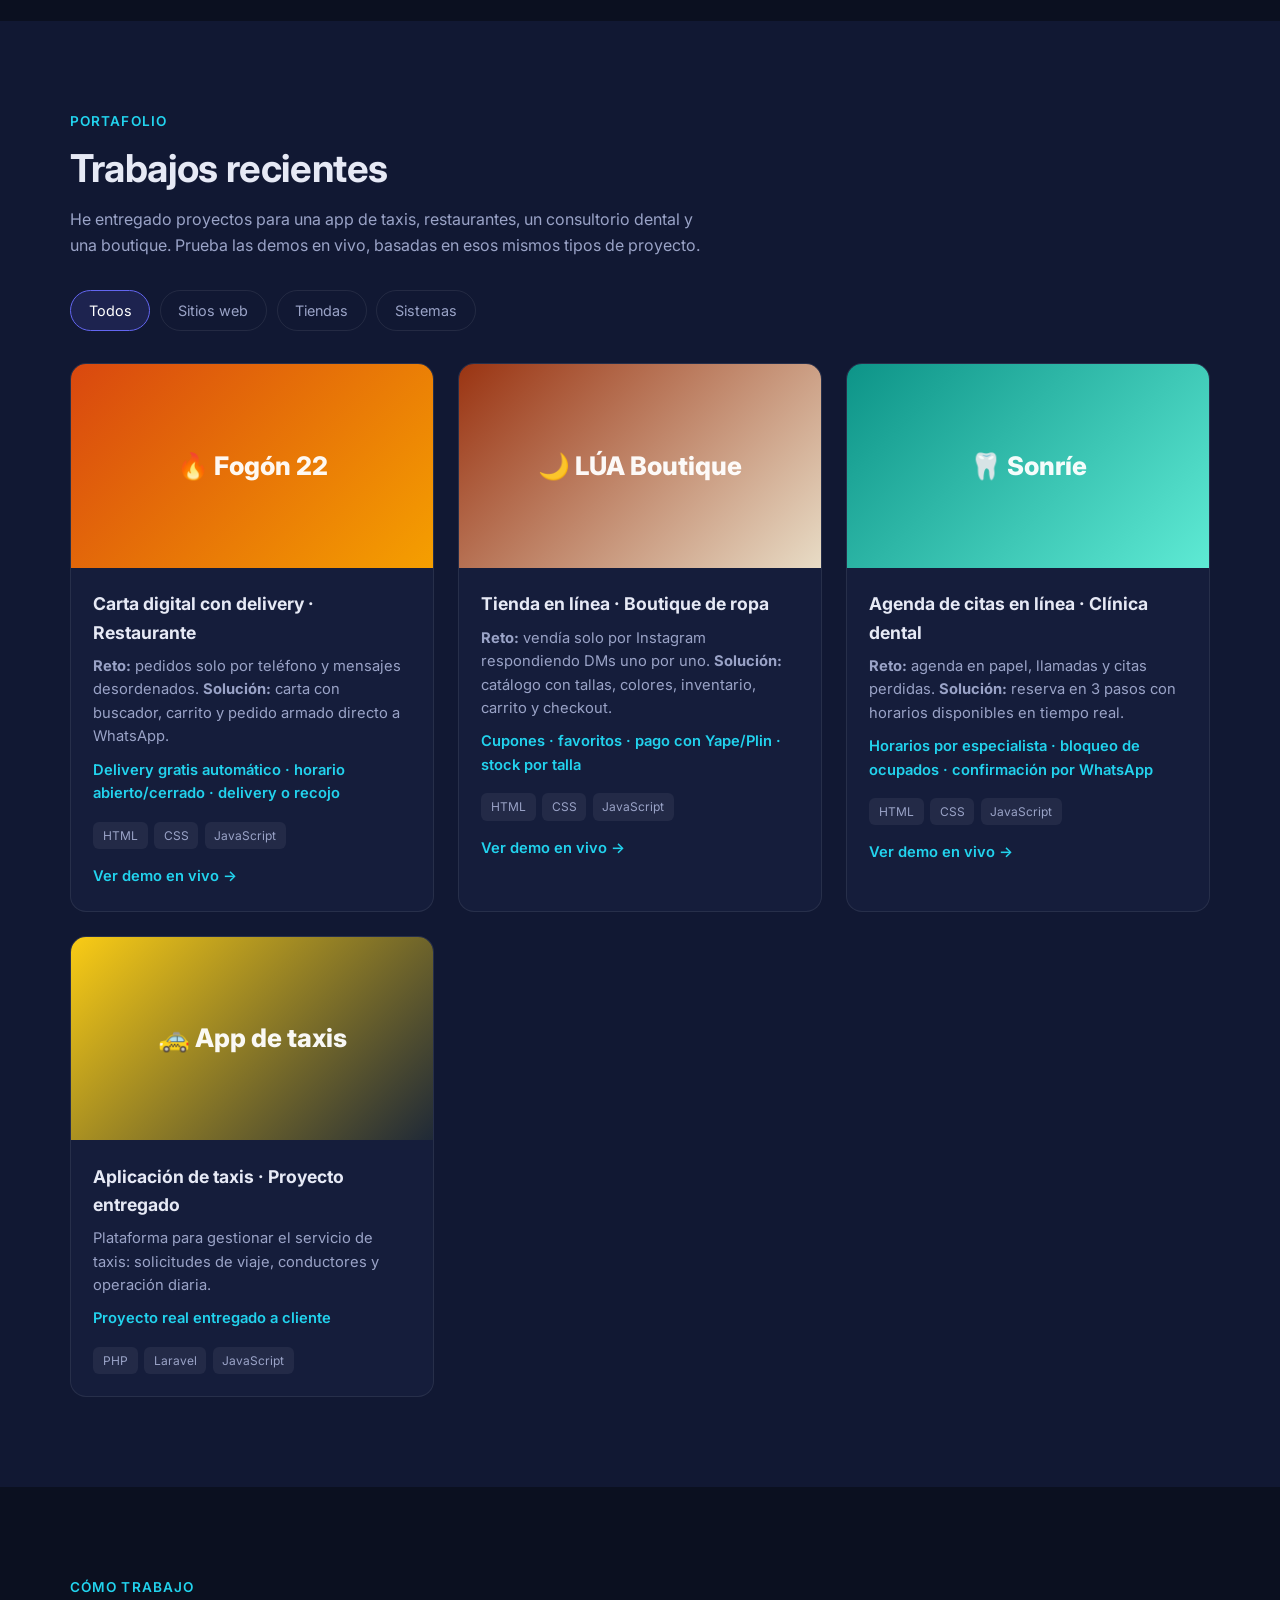
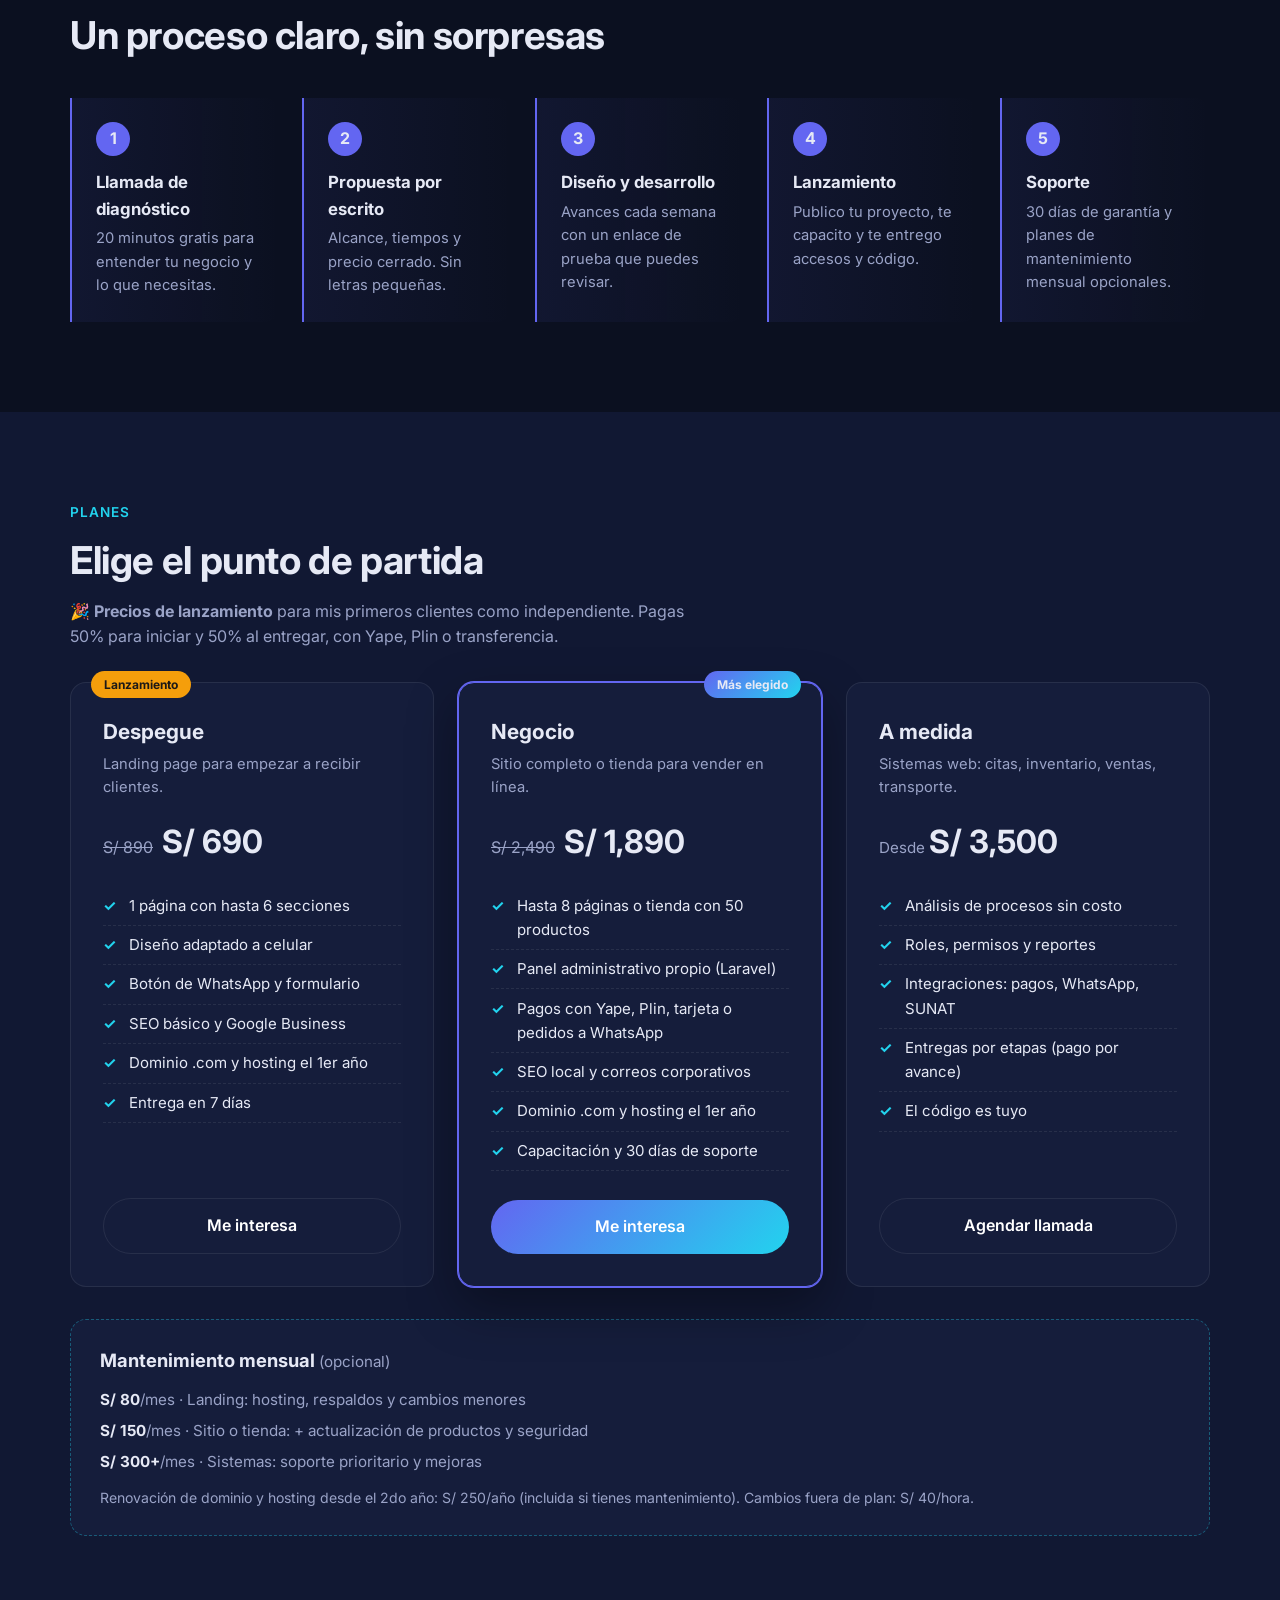
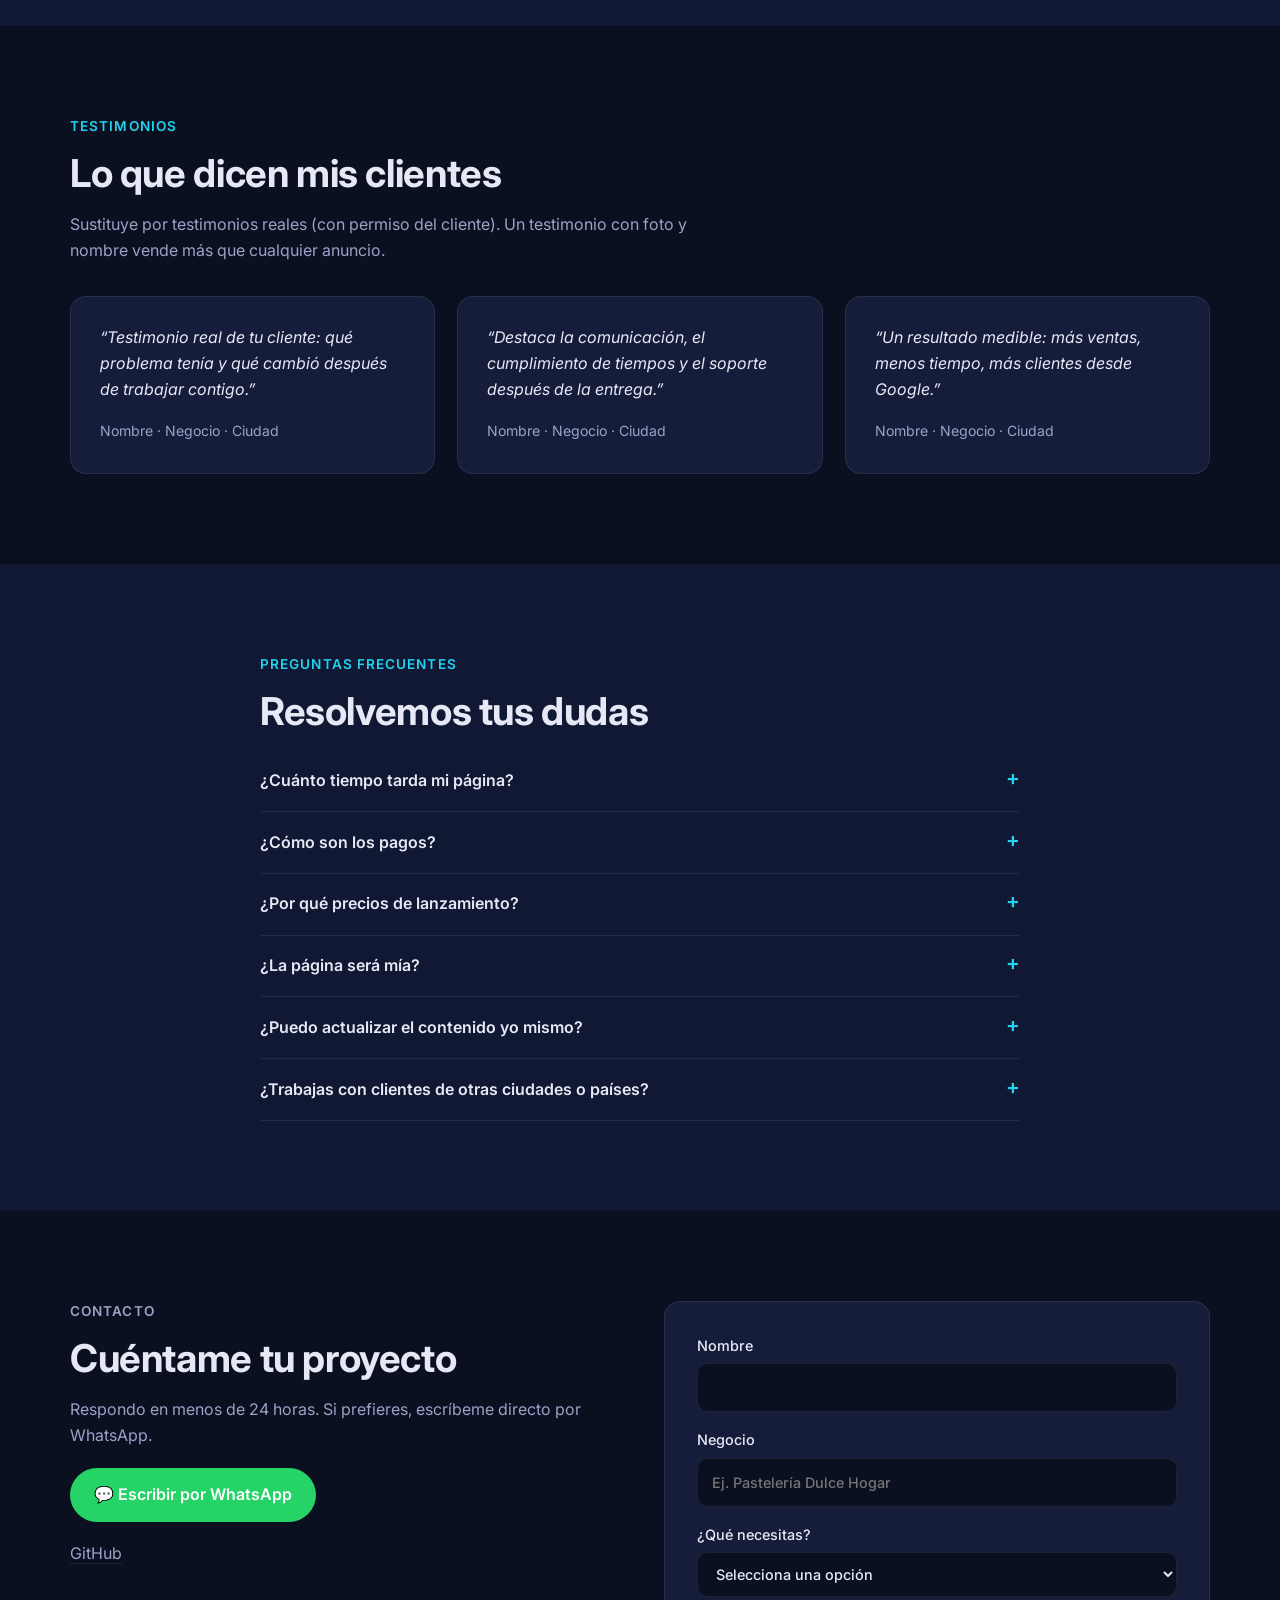
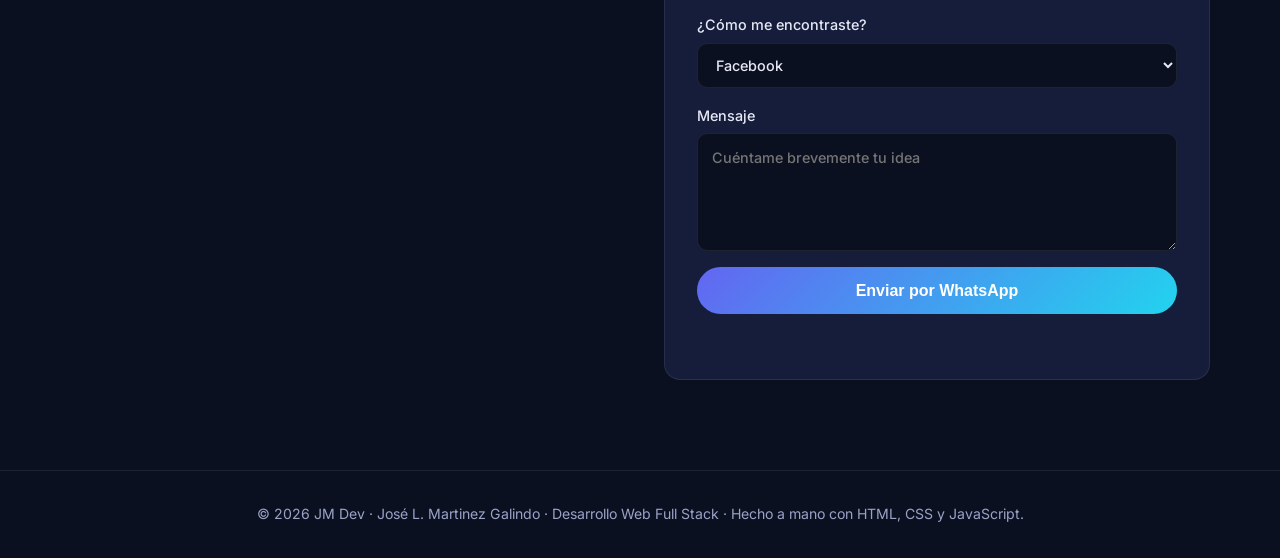
==== commit 3c497938: "Kit de marca y guía para crear redes sociales - Logo de perfil, portadas de Facebook y LinkedIn, ima" ====
--- a/index.html
+++ b/index.html
@@ -10,7 +10,10 @@
   <meta property="og:type" content="website">
   <meta property="og:title" content="JM Dev · Desarrollo Web Full Stack | Tu negocio en internet, bien hecho">
   <meta property="og:description" content="Páginas web, tiendas en línea y sistemas a medida con Laravel. Cotización gratis.">
-  <meta property="og:image" content="img/og-cover.svg">
+  <meta property="og:image" content="https://jlmg22204.github.io/portafolio-servicios-web/marca/portadas/og-cover-1200x630.png">
+  <meta property="og:image:width" content="1200">
+  <meta property="og:image:height" content="630">
+  <meta property="og:url" content="https://jlmg22204.github.io/portafolio-servicios-web/">
   <meta property="og:locale" content="es_PE">
   <meta name="twitter:card" content="summary_large_image">
 
@@ -281,9 +284,12 @@
         <p>Respondo en menos de 24 horas. Si prefieres, escríbeme directo por WhatsApp.</p>
         <a class="btn btn--wa" id="wa-direct" href="#" target="_blank" rel="noopener">💬 Escribir por WhatsApp</a>
         <ul class="socials">
-          <li><a href="https://facebook.com/TU_PAGINA" target="_blank" rel="noopener">Facebook</a></li>
-          <li><a href="https://instagram.com/TU_USUARIO" target="_blank" rel="noopener">Instagram</a></li>
+          <!-- Redes: descomentar cuando existan
+          <li><a href="https://facebook.com/jmdev.pe" target="_blank" rel="noopener">Facebook</a></li>
+          <li><a href="https://instagram.com/jmdev.pe" target="_blank" rel="noopener">Instagram</a></li>
+          <li><a href="https://tiktok.com/@jmdev.pe" target="_blank" rel="noopener">TikTok</a></li>
           <li><a href="https://linkedin.com/in/TU_USUARIO" target="_blank" rel="noopener">LinkedIn</a></li>
+          -->
           <li><a href="https://github.com/jlmg22204" target="_blank" rel="noopener">GitHub</a></li>
         </ul>
       </div>
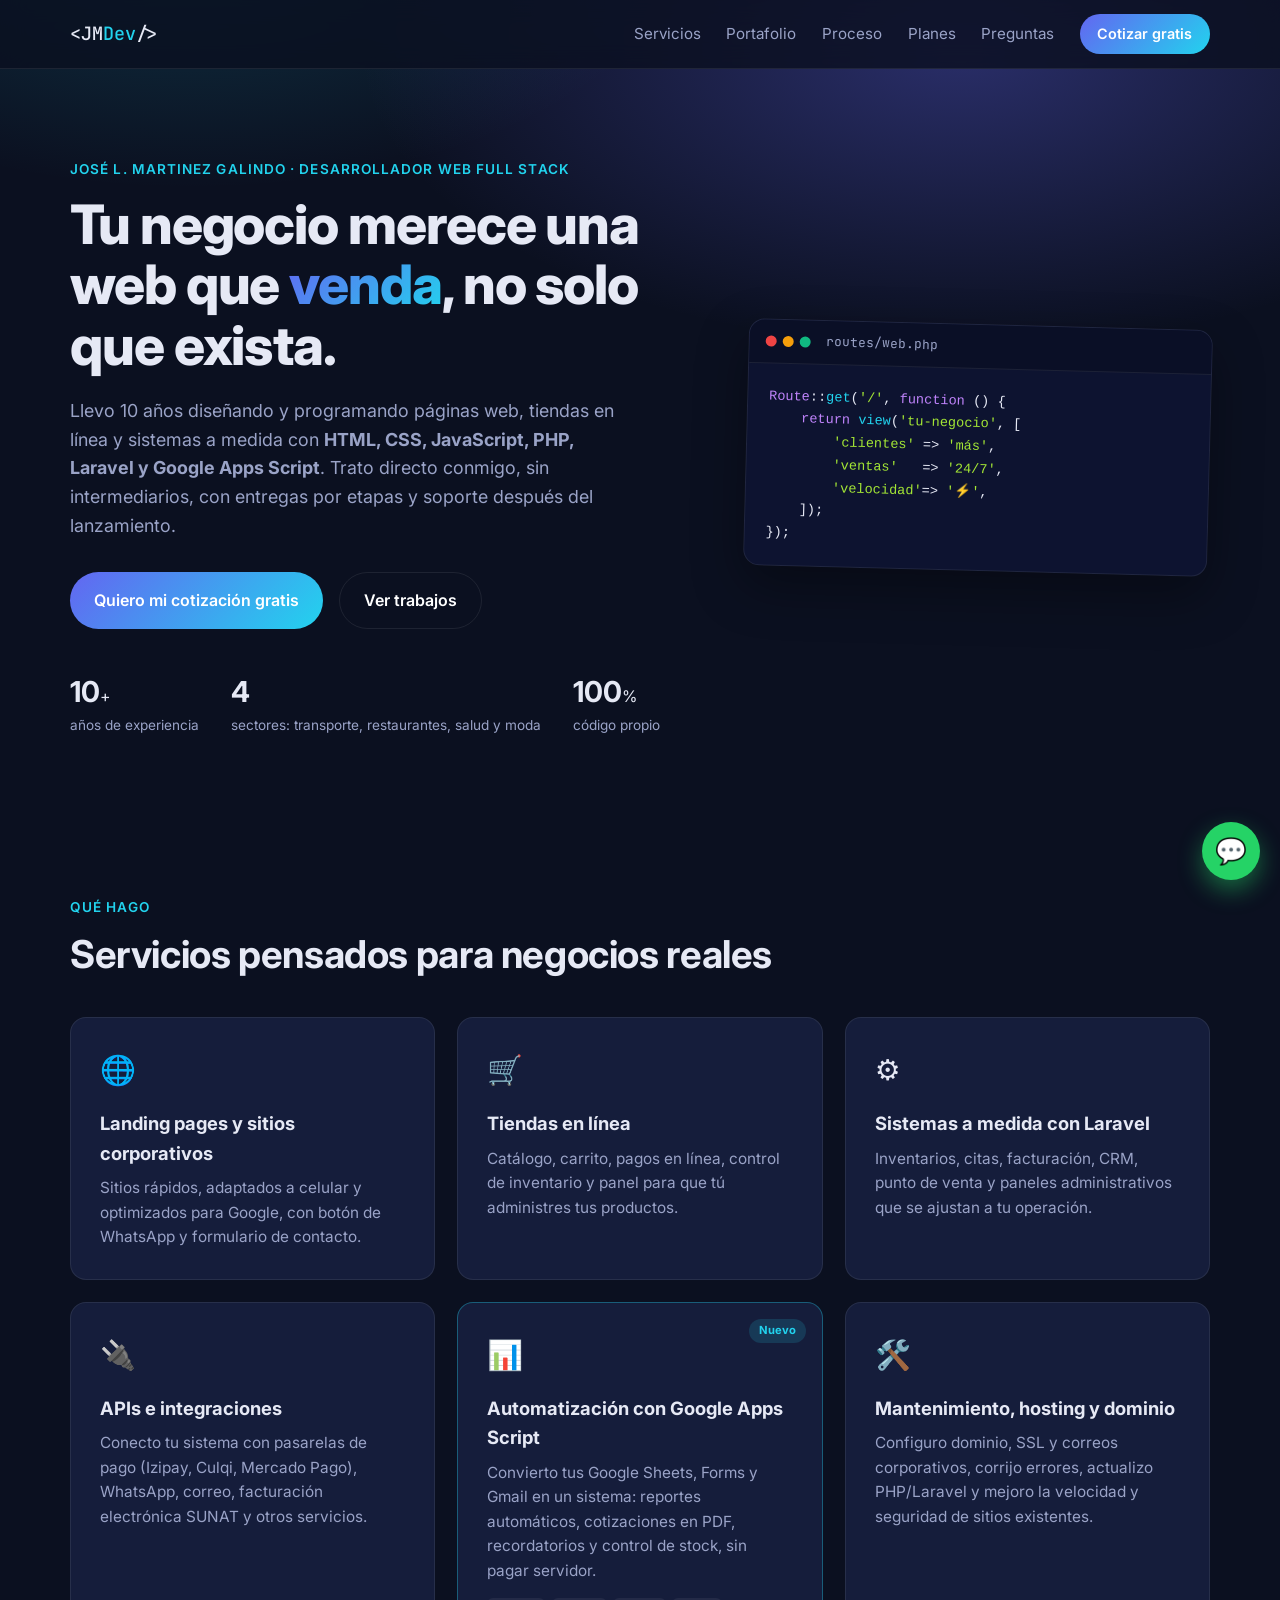
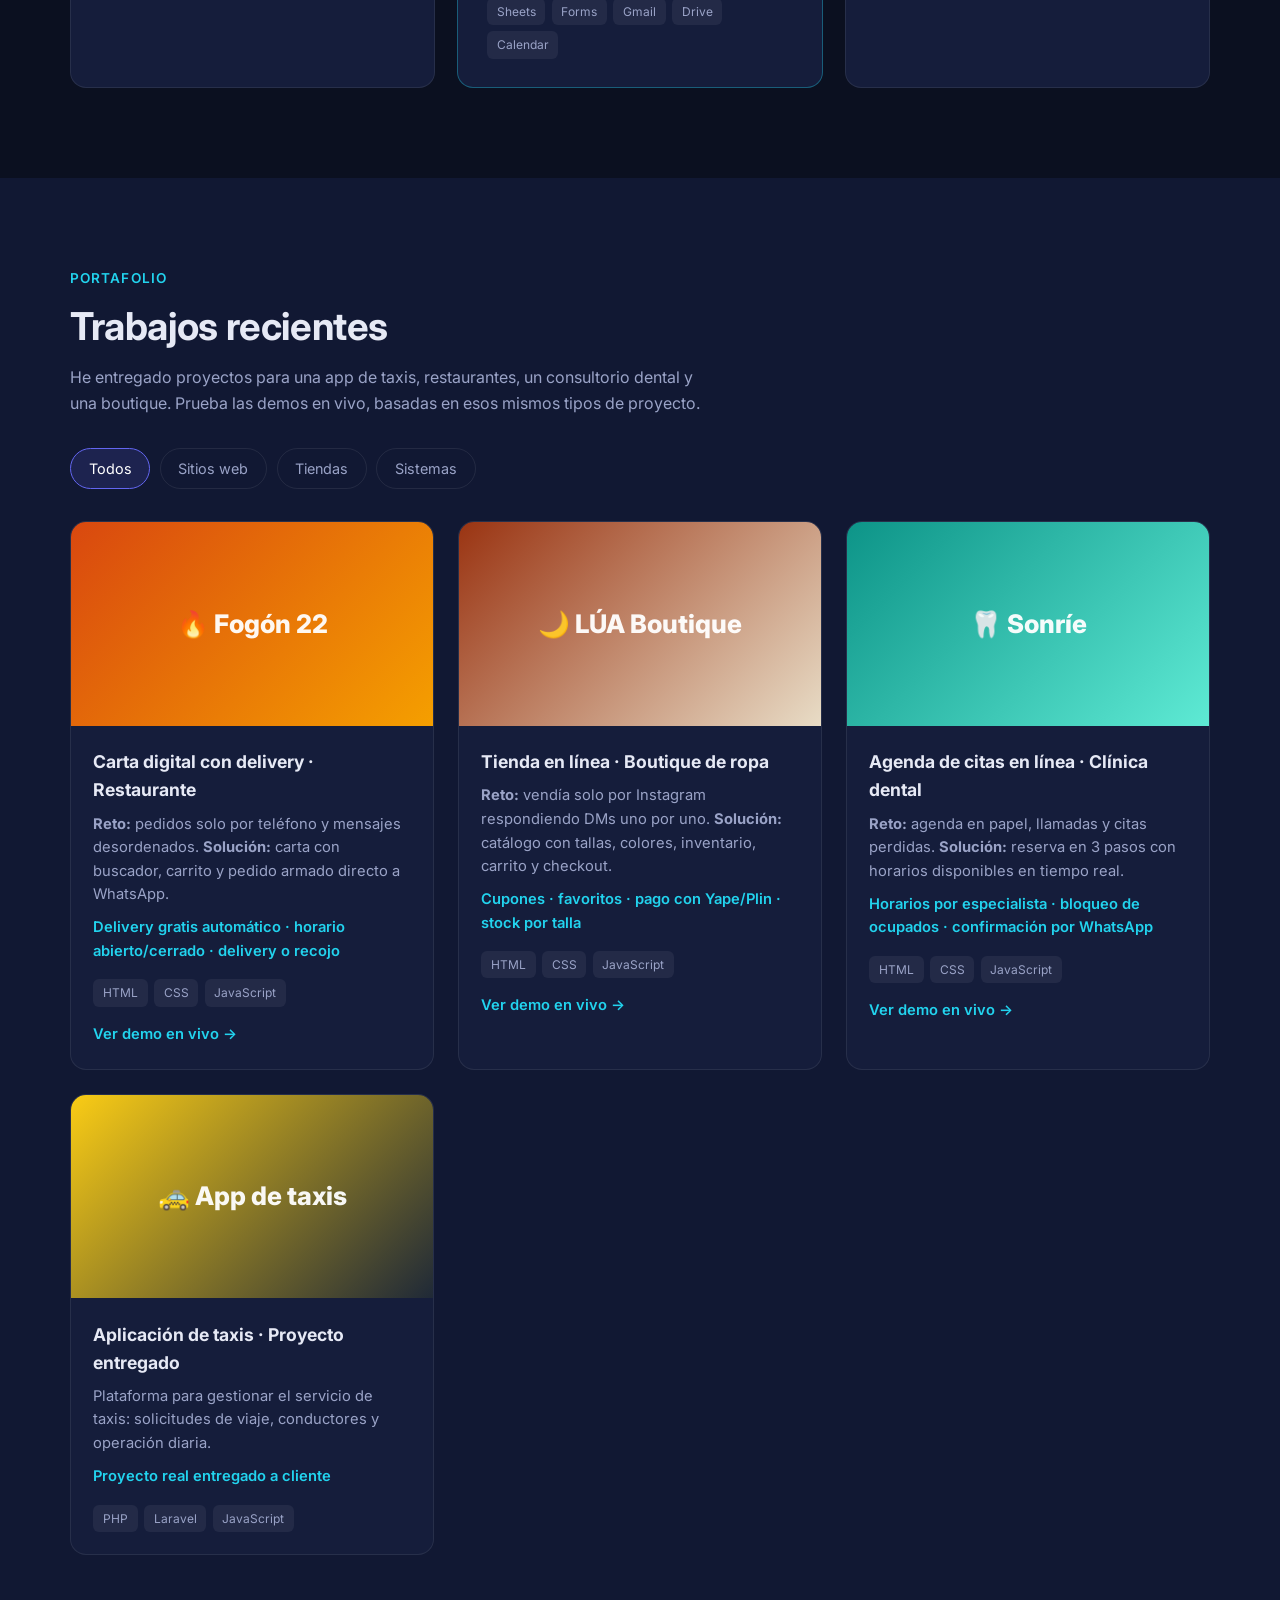
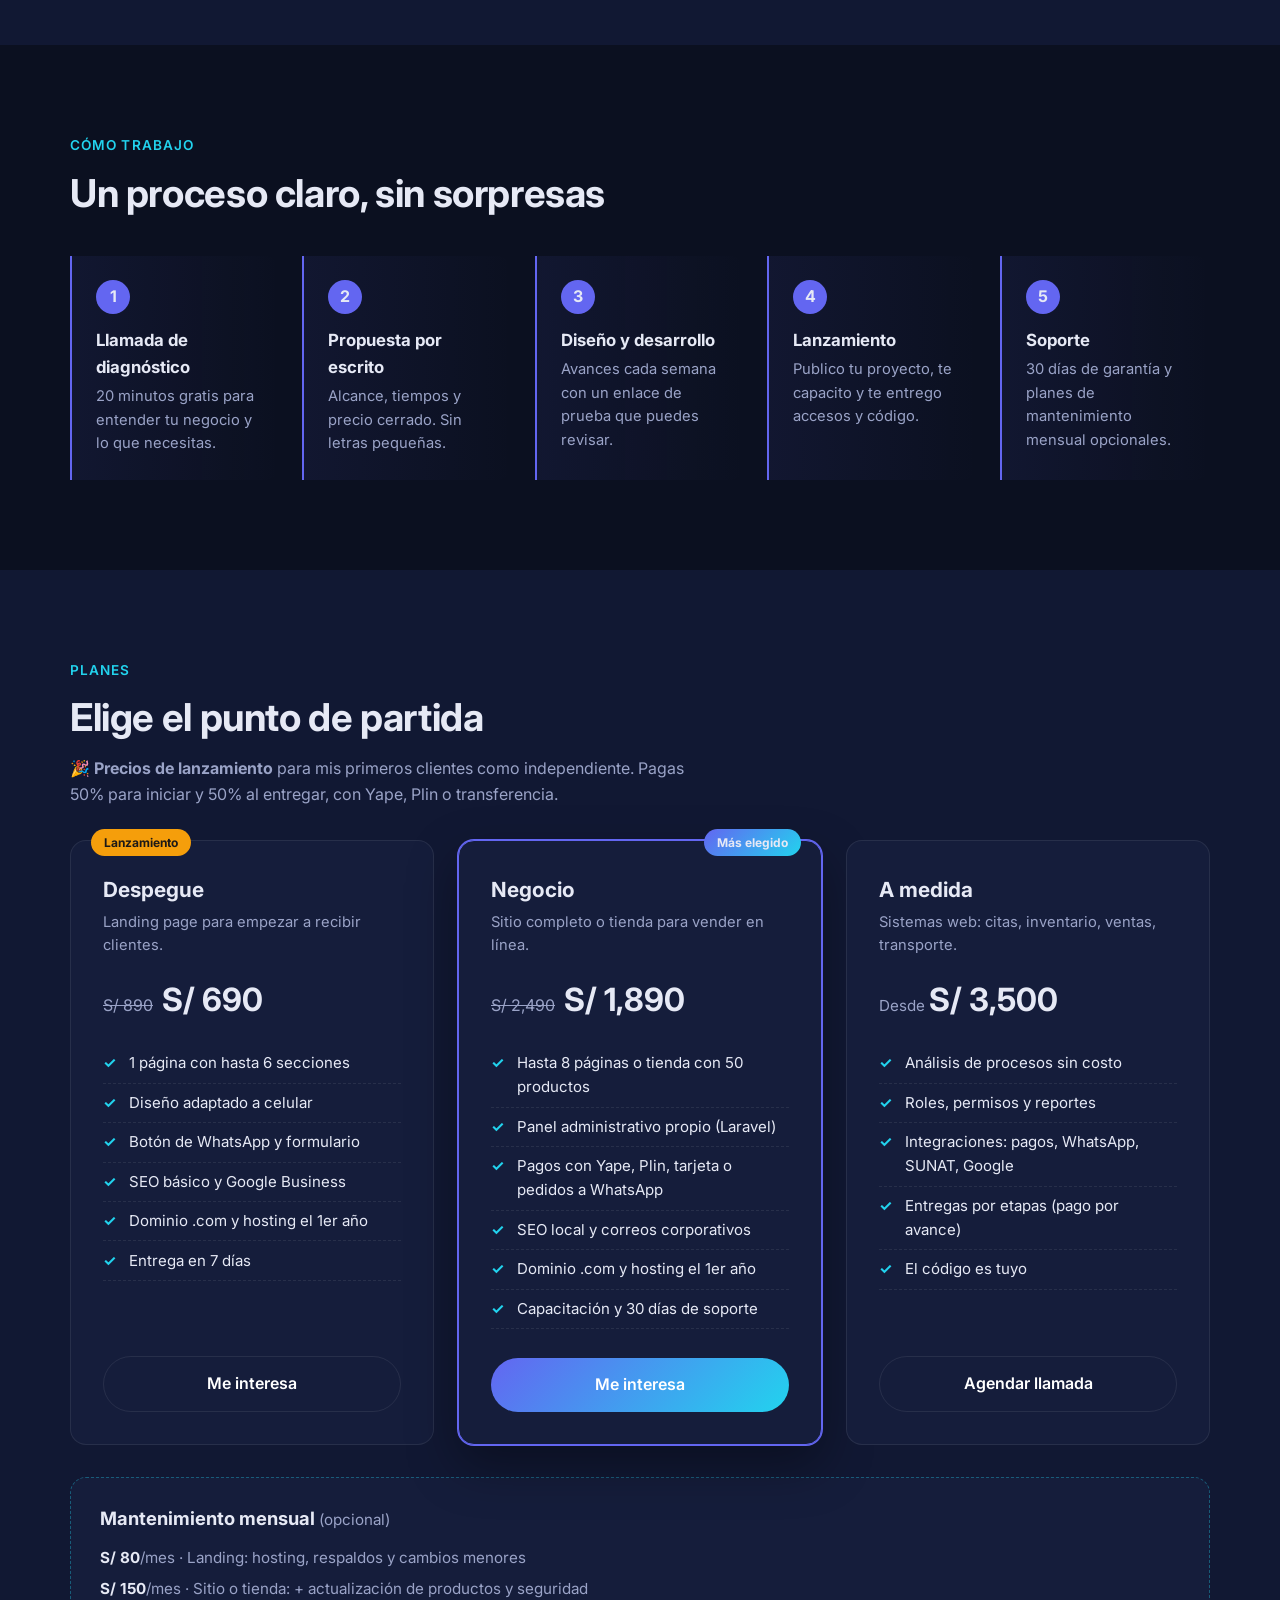
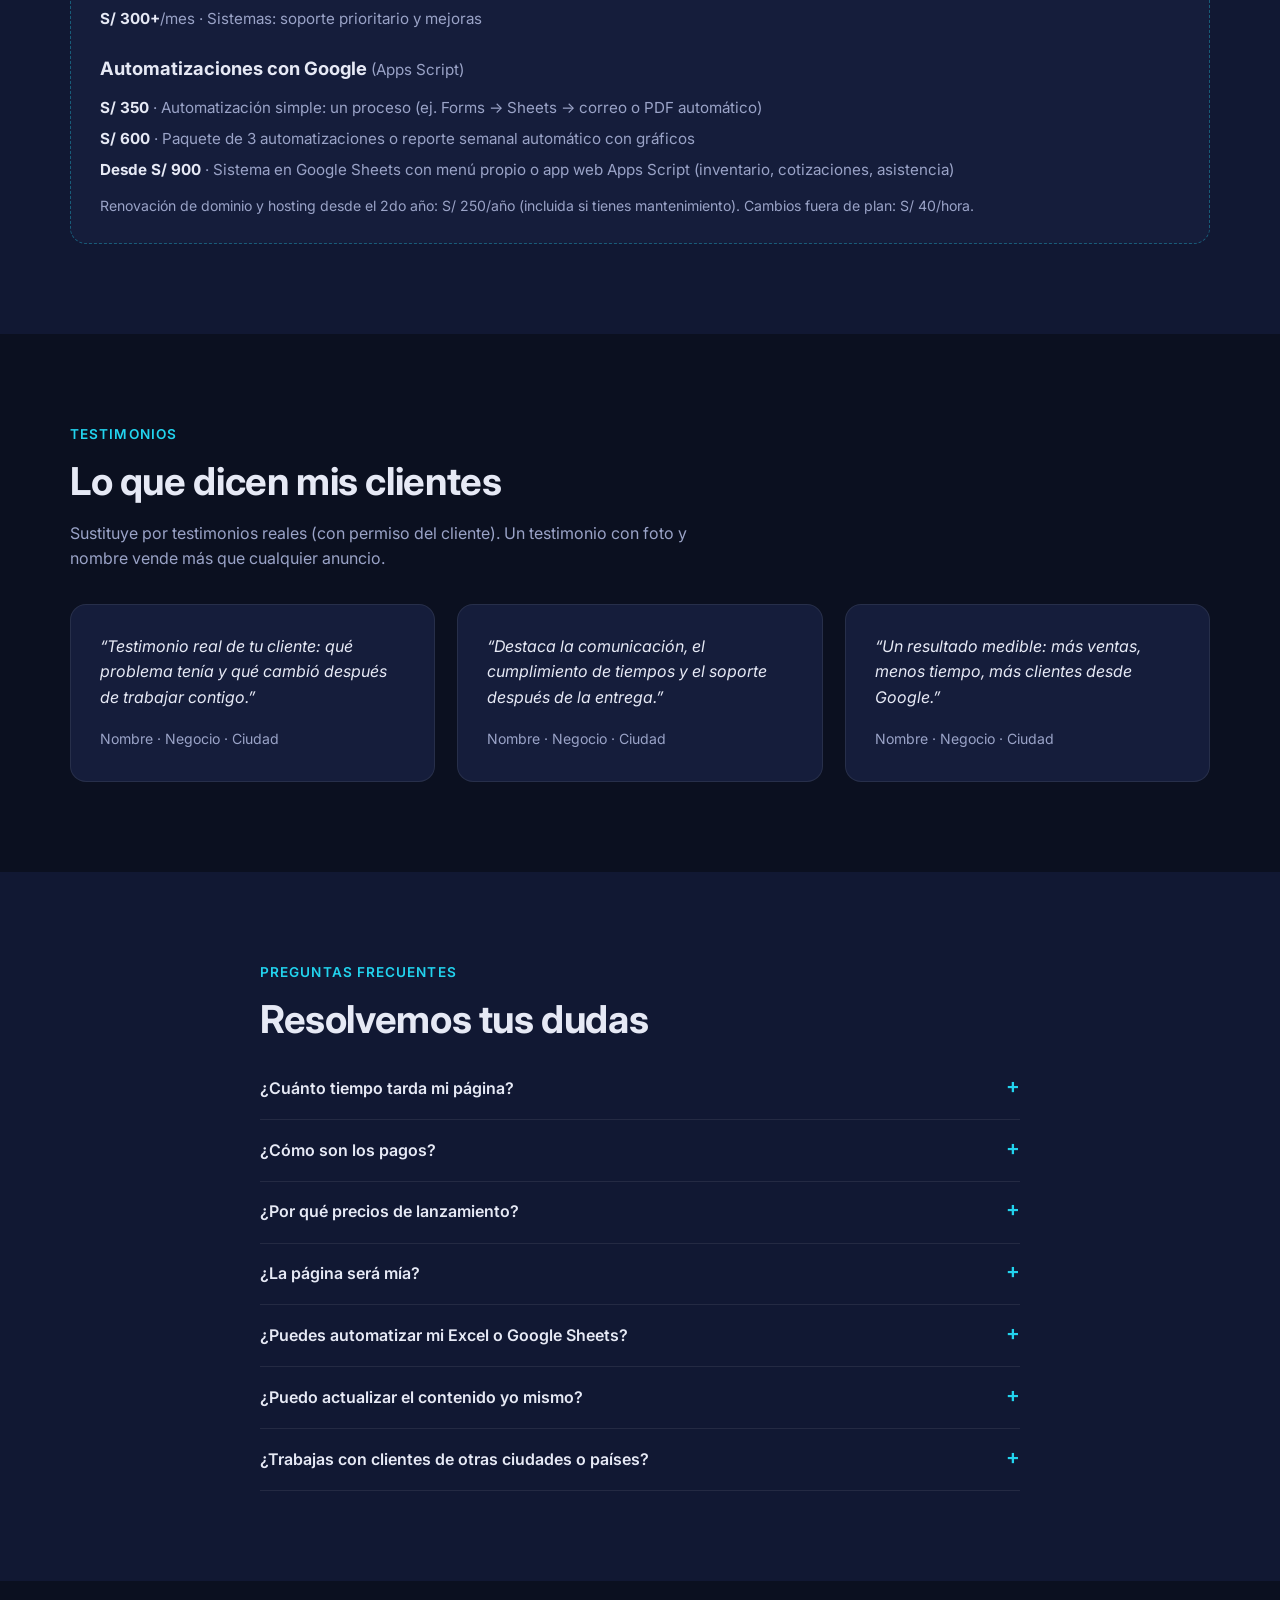
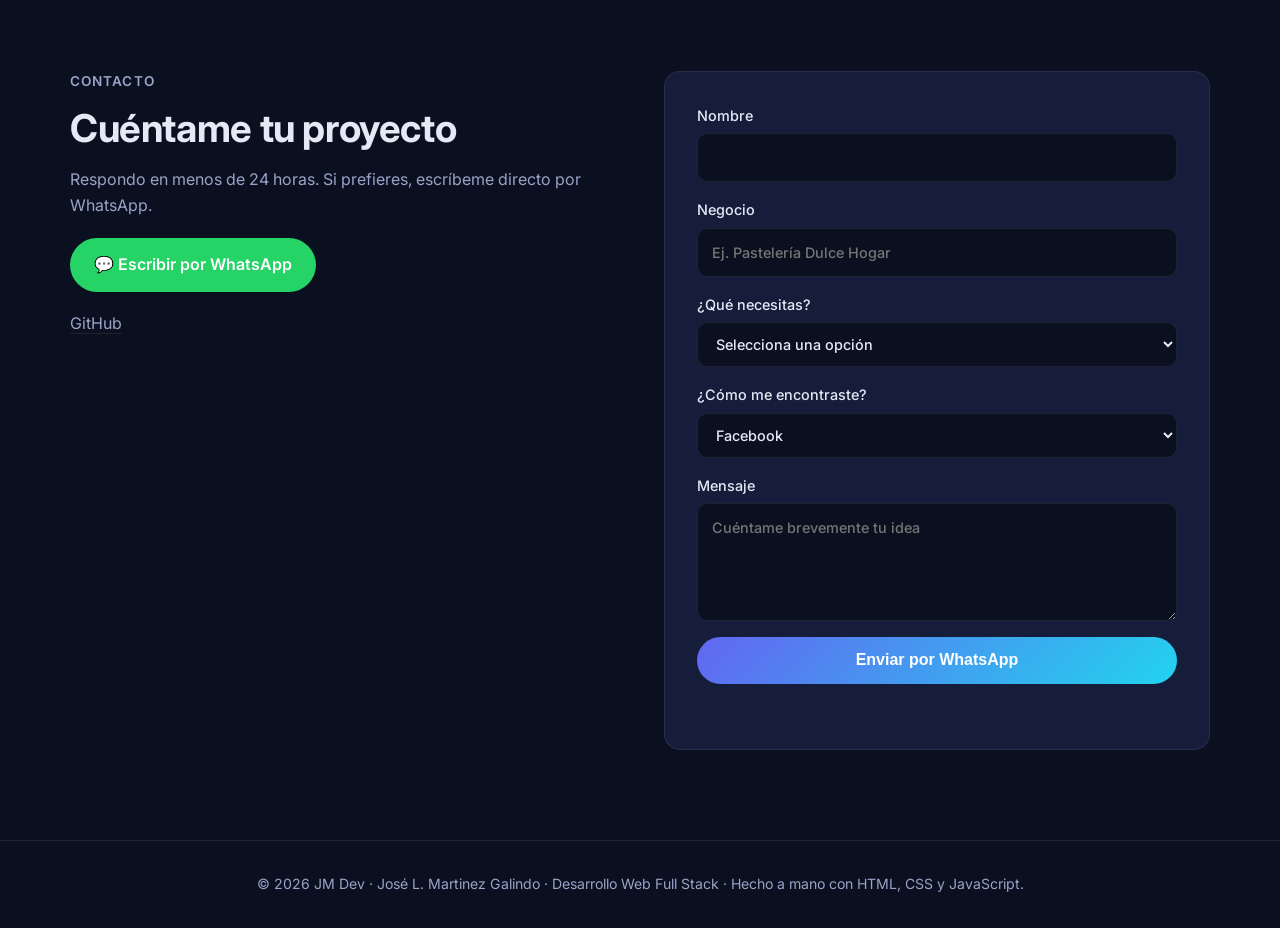
==== commit f02c771d: "Agregar servicio de automatización con Google Apps Script - Nueva tarjeta de servicio, opción en el " ====
--- a/index.html
+++ b/index.html
@@ -4,7 +4,7 @@
   <meta charset="UTF-8">
   <meta name="viewport" content="width=device-width, initial-scale=1.0">
   <title>JM Dev · José L. Martinez Galindo | Desarrollo Web Full Stack</title>
-  <meta name="description" content="JM Dev — José L. Martinez Galindo, desarrollador web full stack con 10 años de experiencia. Creo páginas web, tiendas en línea y sistemas a medida con HTML, CSS, JavaScript, PHP y Laravel. Cotiza gratis por WhatsApp.">
+  <meta name="description" content="JM Dev — José L. Martinez Galindo, desarrollador web full stack con 10 años de experiencia. Creo páginas web, tiendas en línea y sistemas a medida con HTML, CSS, JavaScript, PHP, Laravel y automatizaciones con Google Apps Script. Cotiza gratis por WhatsApp.">
 
   <!-- Open Graph: así se ve el enlace al compartirlo en Facebook, Instagram y WhatsApp -->
   <meta property="og:type" content="website">
@@ -48,7 +48,7 @@
         <p class="eyebrow">José L. Martinez Galindo · Desarrollador Web Full Stack</p>
         <h1>Tu negocio merece una web que <span class="hl">venda</span>, no solo que exista.</h1>
         <p class="lead">Llevo 10 años diseñando y programando páginas web, tiendas en línea y sistemas a medida con
-          <strong>HTML, CSS, JavaScript, PHP y Laravel</strong>. Trato directo conmigo, sin intermediarios,
+          <strong>HTML, CSS, JavaScript, PHP, Laravel y Google Apps Script</strong>. Trato directo conmigo, sin intermediarios,
           con entregas por etapas y soporte después del lanzamiento.</p>
         <div class="hero__cta">
           <a class="btn" href="#contacto" data-track="hero_cotizar">Quiero mi cotización gratis</a>
@@ -99,15 +99,16 @@
           <h3>APIs e integraciones</h3>
           <p>Conecto tu sistema con pasarelas de pago (Izipay, Culqi, Mercado Pago), WhatsApp, correo, facturación electrónica SUNAT y otros servicios.</p>
         </article>
+        <article class="card card--new">
+          <div class="card__icon">📊</div>
+          <h3>Automatización con Google Apps Script</h3>
+          <p>Convierto tus Google Sheets, Forms y Gmail en un sistema: reportes automáticos, cotizaciones en PDF, recordatorios y control de stock, sin pagar servidor.</p>
+          <ul class="tags"><li>Sheets</li><li>Forms</li><li>Gmail</li><li>Drive</li><li>Calendar</li></ul>
+        </article>
         <article class="card">
           <div class="card__icon">🛠️</div>
-          <h3>Mantenimiento y mejoras</h3>
-          <p>Corrijo errores, actualizo versiones de PHP/Laravel, mejoro velocidad y seguridad de sitios existentes.</p>
-        </article>
-        <article class="card">
-          <div class="card__icon">🚀</div>
-          <h3>Hosting, dominio y lanzamiento</h3>
-          <p>Configuro dominio, certificado SSL, correos corporativos y despliegue para que no te preocupes por nada técnico.</p>
+          <h3>Mantenimiento, hosting y dominio</h3>
+          <p>Configuro dominio, SSL y correos corporativos, corrijo errores, actualizo PHP/Laravel y mejoro la velocidad y seguridad de sitios existentes.</p>
         </article>
       </div>
     </div>
@@ -228,7 +229,7 @@
           <ul>
             <li>Análisis de procesos sin costo</li>
             <li>Roles, permisos y reportes</li>
-            <li>Integraciones: pagos, WhatsApp, SUNAT</li>
+            <li>Integraciones: pagos, WhatsApp, SUNAT, Google</li>
             <li>Entregas por etapas (pago por avance)</li>
             <li>El código es tuyo</li>
           </ul>
@@ -241,6 +242,12 @@
           <li><strong>S/ 80</strong>/mes · Landing: hosting, respaldos y cambios menores</li>
           <li><strong>S/ 150</strong>/mes · Sitio o tienda: + actualización de productos y seguridad</li>
           <li><strong>S/ 300+</strong>/mes · Sistemas: soporte prioritario y mejoras</li>
+        </ul>
+        <h3 style="margin-top:1.4rem">Automatizaciones con Google <span>(Apps Script)</span></h3>
+        <ul>
+          <li><strong>S/ 350</strong> · Automatización simple: un proceso (ej. Forms → Sheets → correo o PDF automático)</li>
+          <li><strong>S/ 600</strong> · Paquete de 3 automatizaciones o reporte semanal automático con gráficos</li>
+          <li><strong>Desde S/ 900</strong> · Sistema en Google Sheets con menú propio o app web Apps Script (inventario, cotizaciones, asistencia)</li>
         </ul>
         <p>Renovación de dominio y hosting desde el 2do año: S/ 250/año (incluida si tienes mantenimiento). Cambios fuera de plan: S/ 40/hora.</p>
       </div>
@@ -270,6 +277,7 @@
       <details><summary>¿Cómo son los pagos?</summary><p>50% de anticipo para iniciar y 50% al entregar, por Yape, Plin o transferencia. En sistemas a medida, pagos por etapa terminada.</p></details>
       <details><summary>¿Por qué precios de lanzamiento?</summary><p>Tengo 10 años programando y ahora empiezo como independiente en Chimbote. Para mis primeros clientes ofrezco un precio especial a cambio de tu opinión y permiso para mostrar el proyecto en mi portafolio.</p></details>
       <details><summary>¿La página será mía?</summary><p>Sí. Te entrego el código, los accesos al hosting, dominio y panel administrativo.</p></details>
+      <details><summary>¿Puedes automatizar mi Excel o Google Sheets?</summary><p>Sí. Con Google Apps Script automatizo tareas repetitivas en Sheets, Forms, Gmail, Drive y Calendar: reportes, cotizaciones en PDF, recordatorios y control de stock. Si hoy trabajas en Excel, lo migramos a Google Sheets. No necesitas pagar servidor ni licencias extra.</p></details>
       <details><summary>¿Puedo actualizar el contenido yo mismo?</summary><p>Sí. Incluyo un panel sencillo y una capacitación para que cambies textos, fotos y productos.</p></details>
       <details><summary>¿Trabajas con clientes de otras ciudades o países?</summary><p>Sí, trabajo 100% en línea con videollamadas y avances semanales.</p></details>
     </div>
@@ -303,6 +311,7 @@
             <option>Sitio web corporativo</option>
             <option>Tienda en línea</option>
             <option>Sistema a medida</option>
+            <option>Automatización Google (Apps Script)</option>
             <option>Mantenimiento / mejoras</option>
           </select>
         </label>
--- a/css/styles.css
+++ b/css/styles.css
@@ -218,3 +218,8 @@
 .maint li { font-size: .95rem; color: var(--muted); }
 .maint li strong { color: var(--text); }
 .maint p { color: var(--muted); font-size: .88rem; }
+
+/* ---------- Tarjeta destacada Apps Script ---------- */
+.card--new { position: relative; border-color: rgba(34, 211, 238, .35); }
+.card--new::after { content: 'Nuevo'; position: absolute; top: 16px; right: 16px; font-size: .7rem; font-weight: 700; padding: .2rem .6rem; border-radius: 999px; background: rgba(34, 211, 238, .15); color: var(--accent); }
+.card .tags { margin-top: .9rem; }
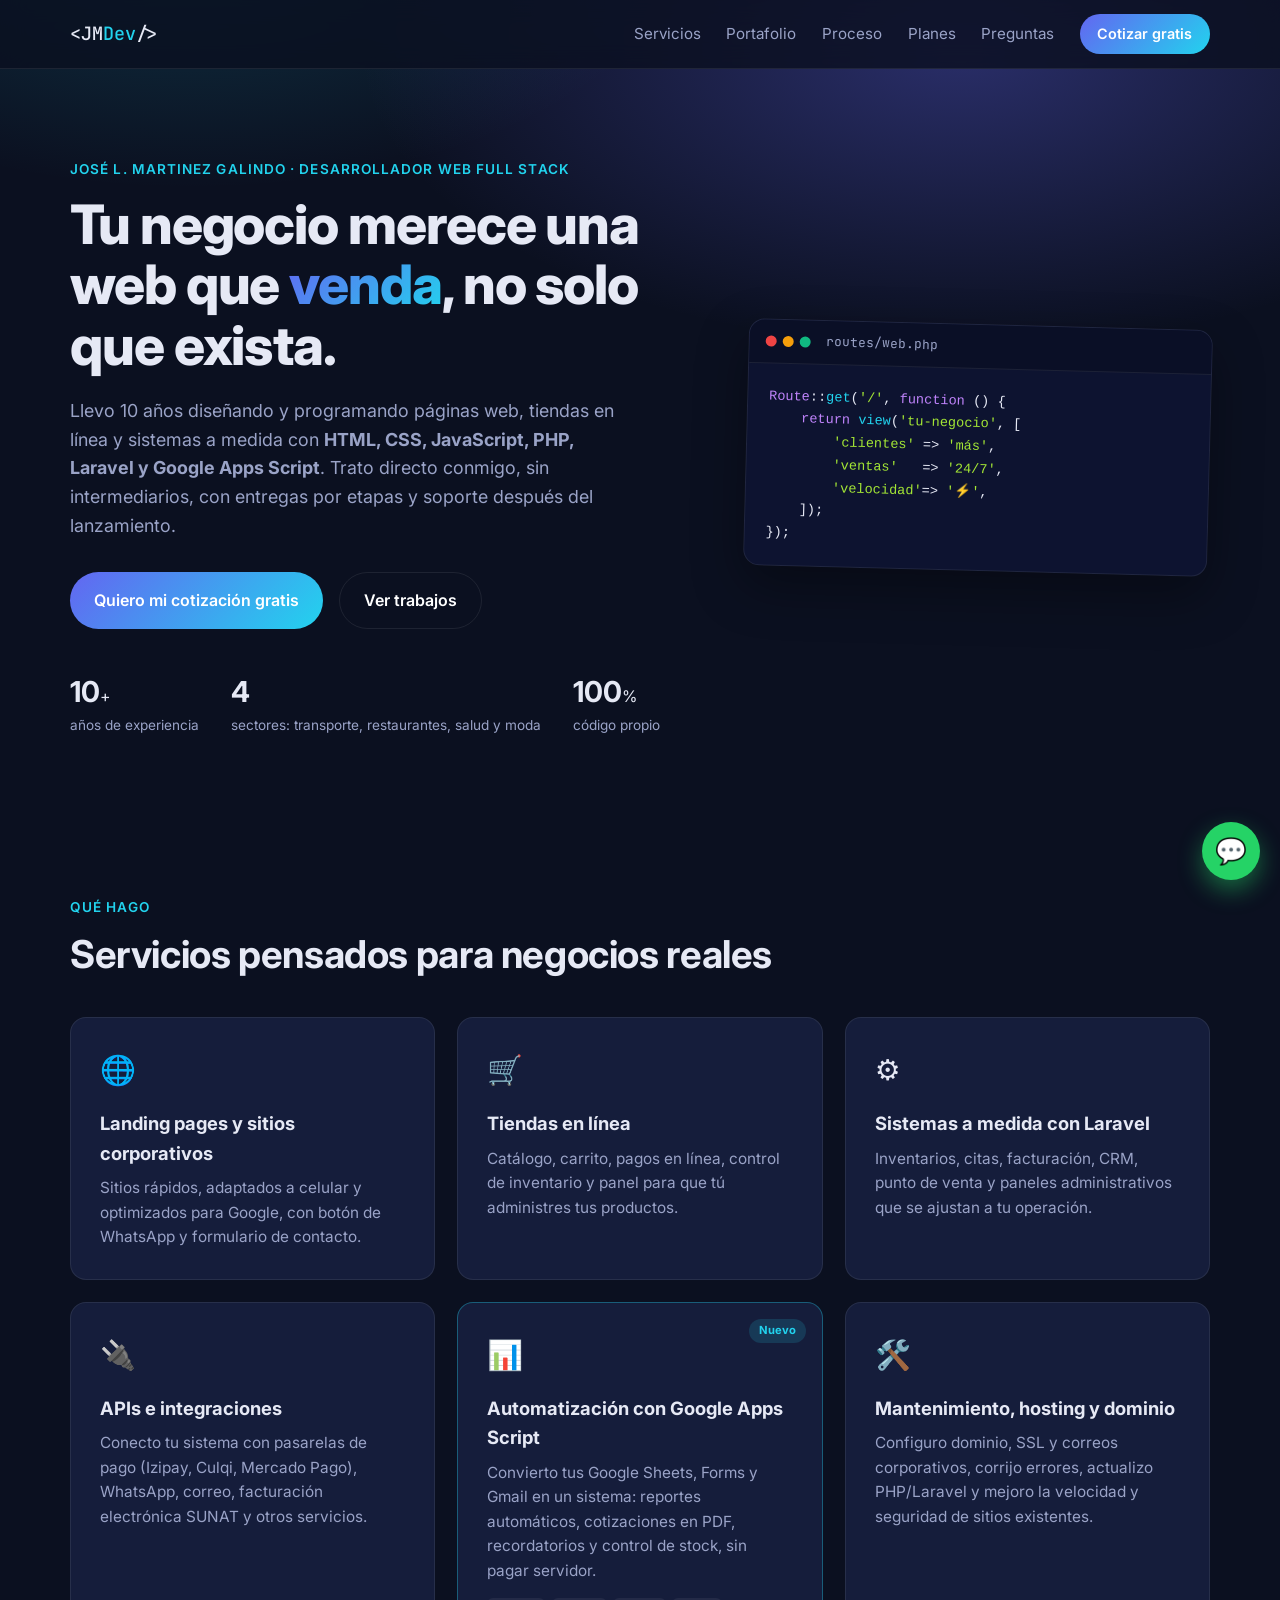
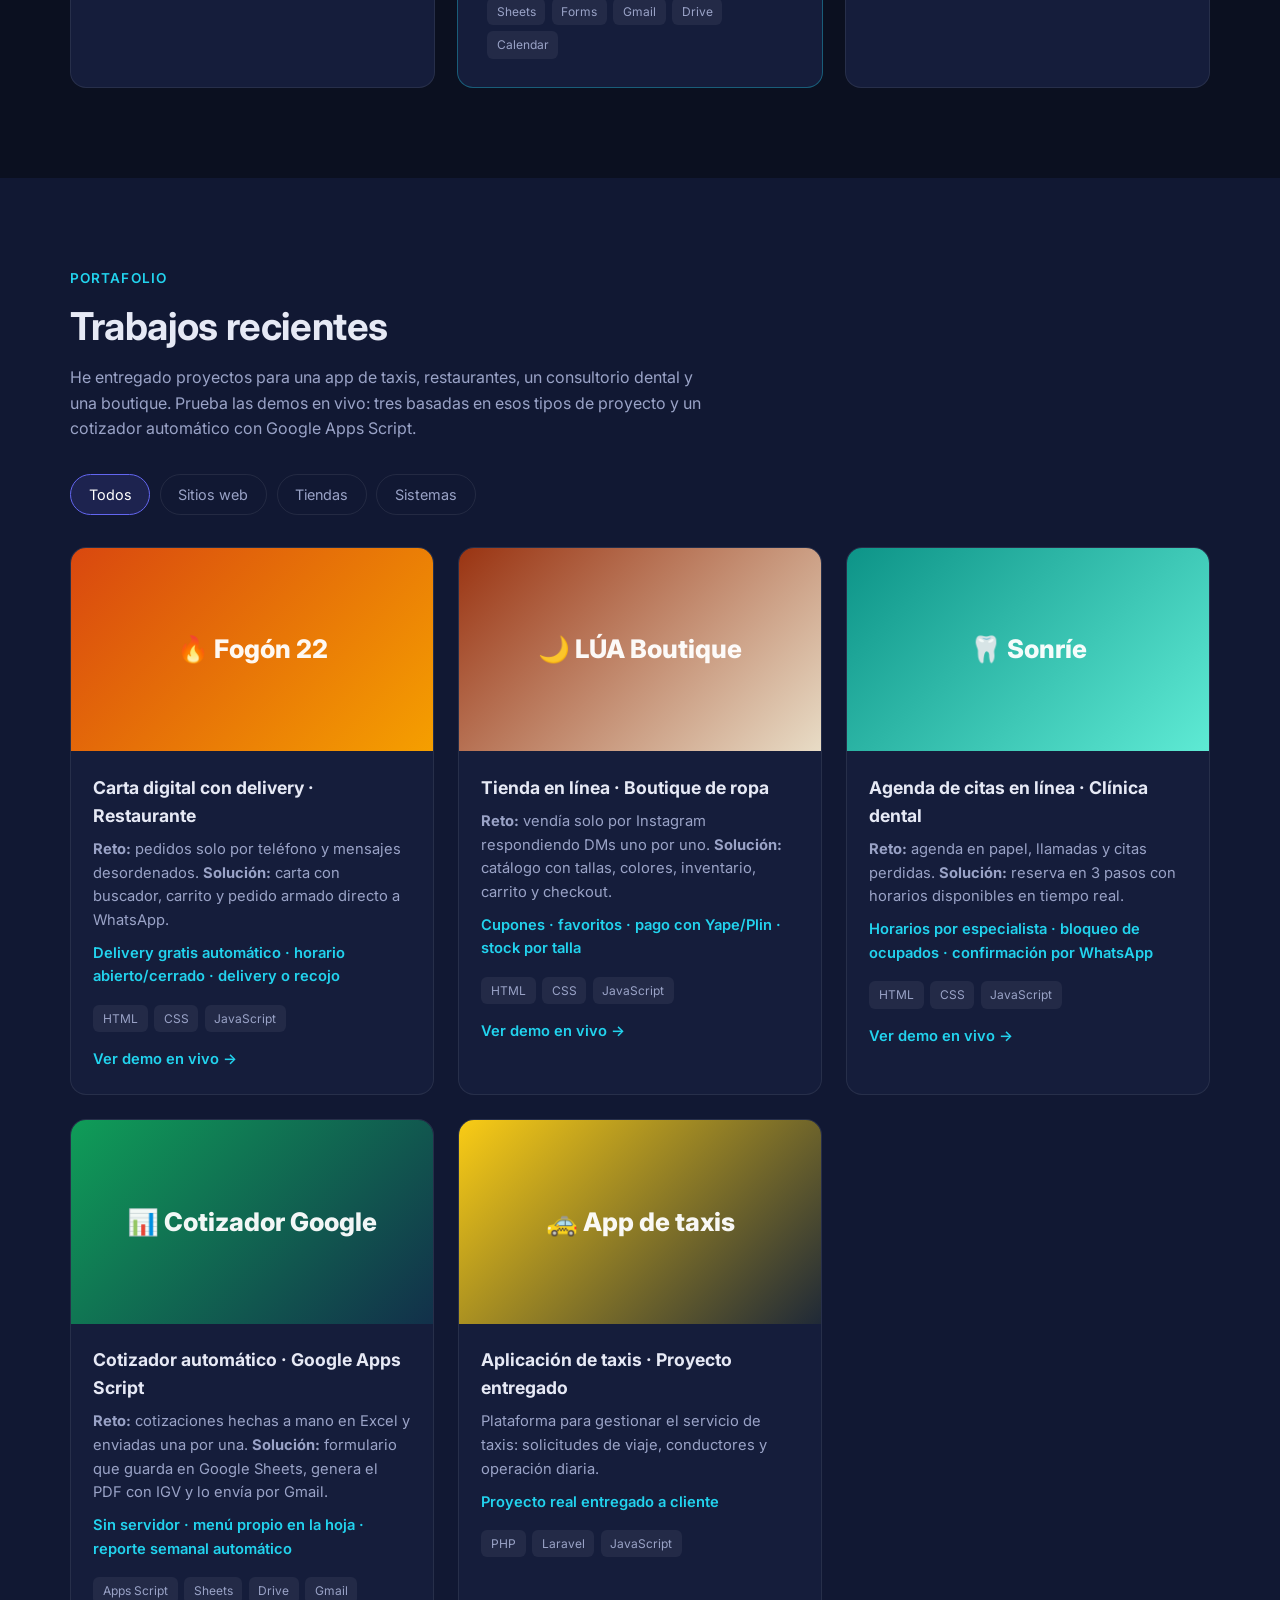
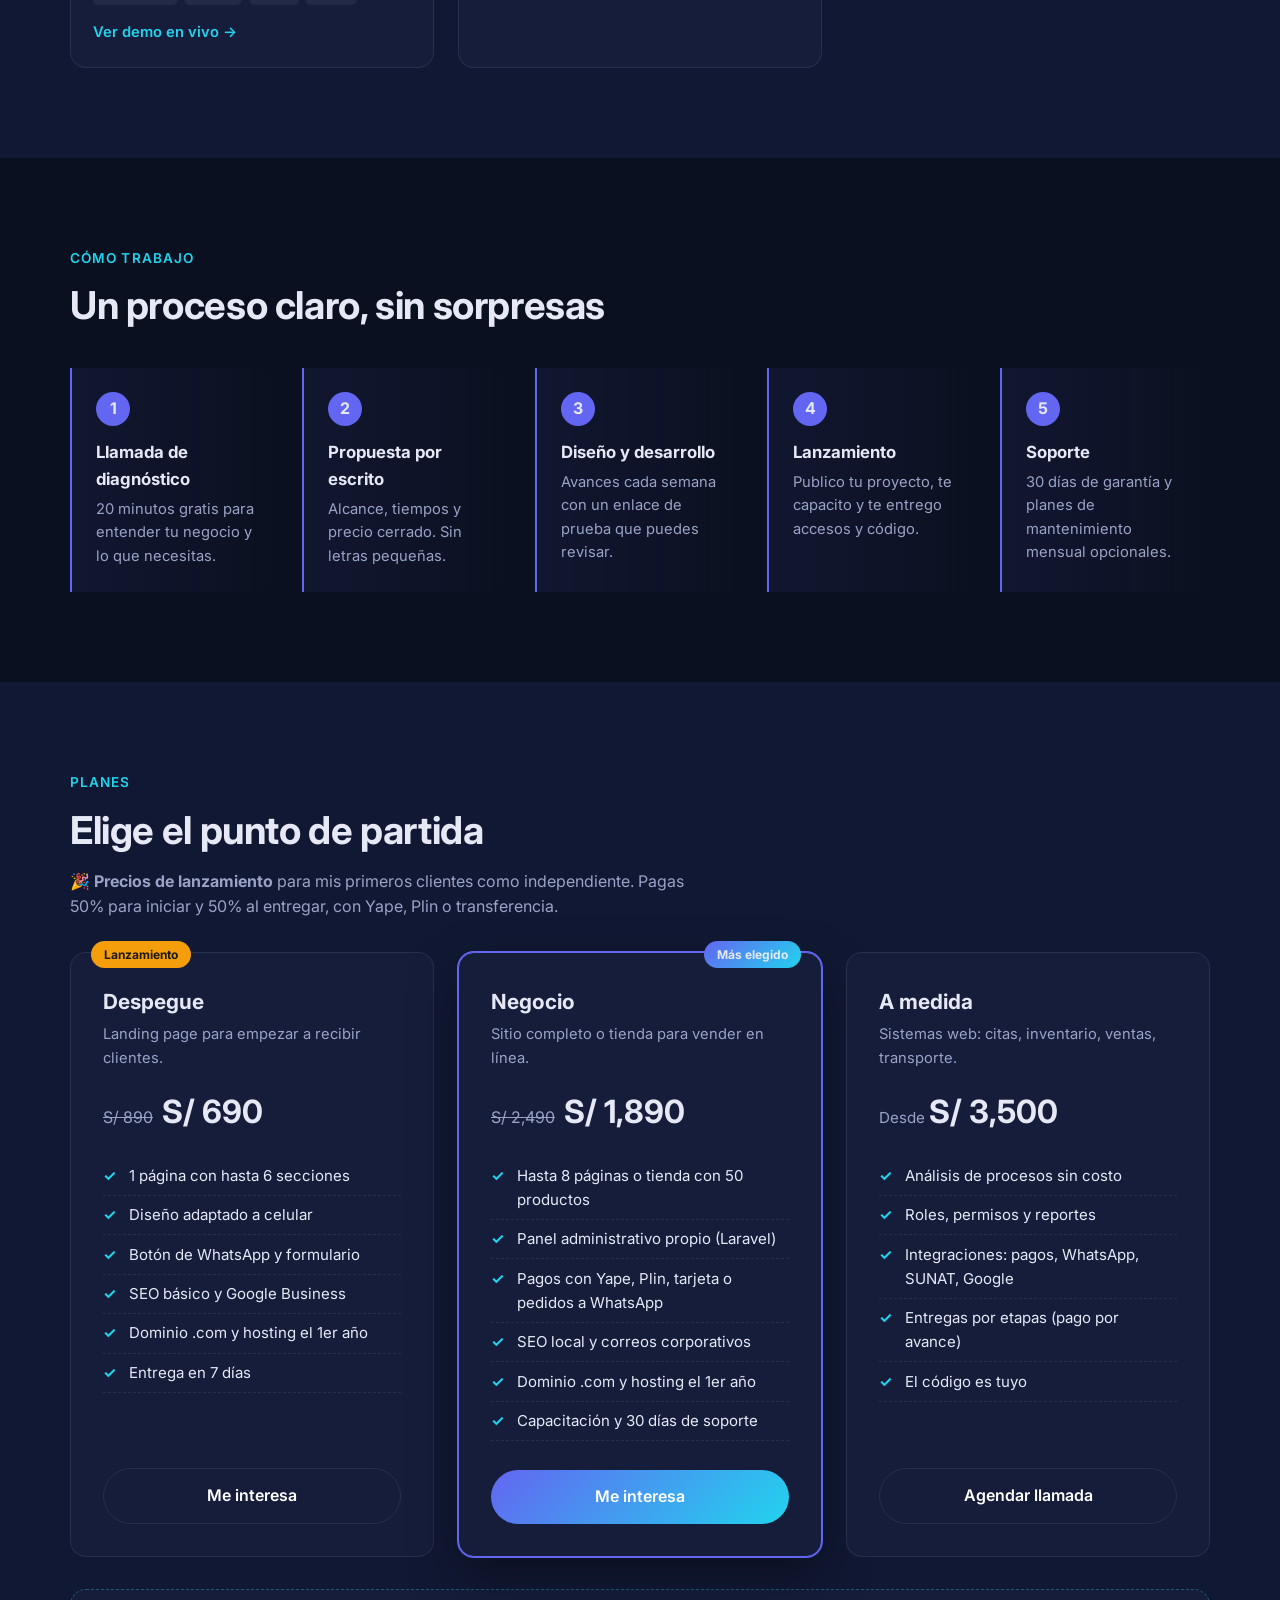
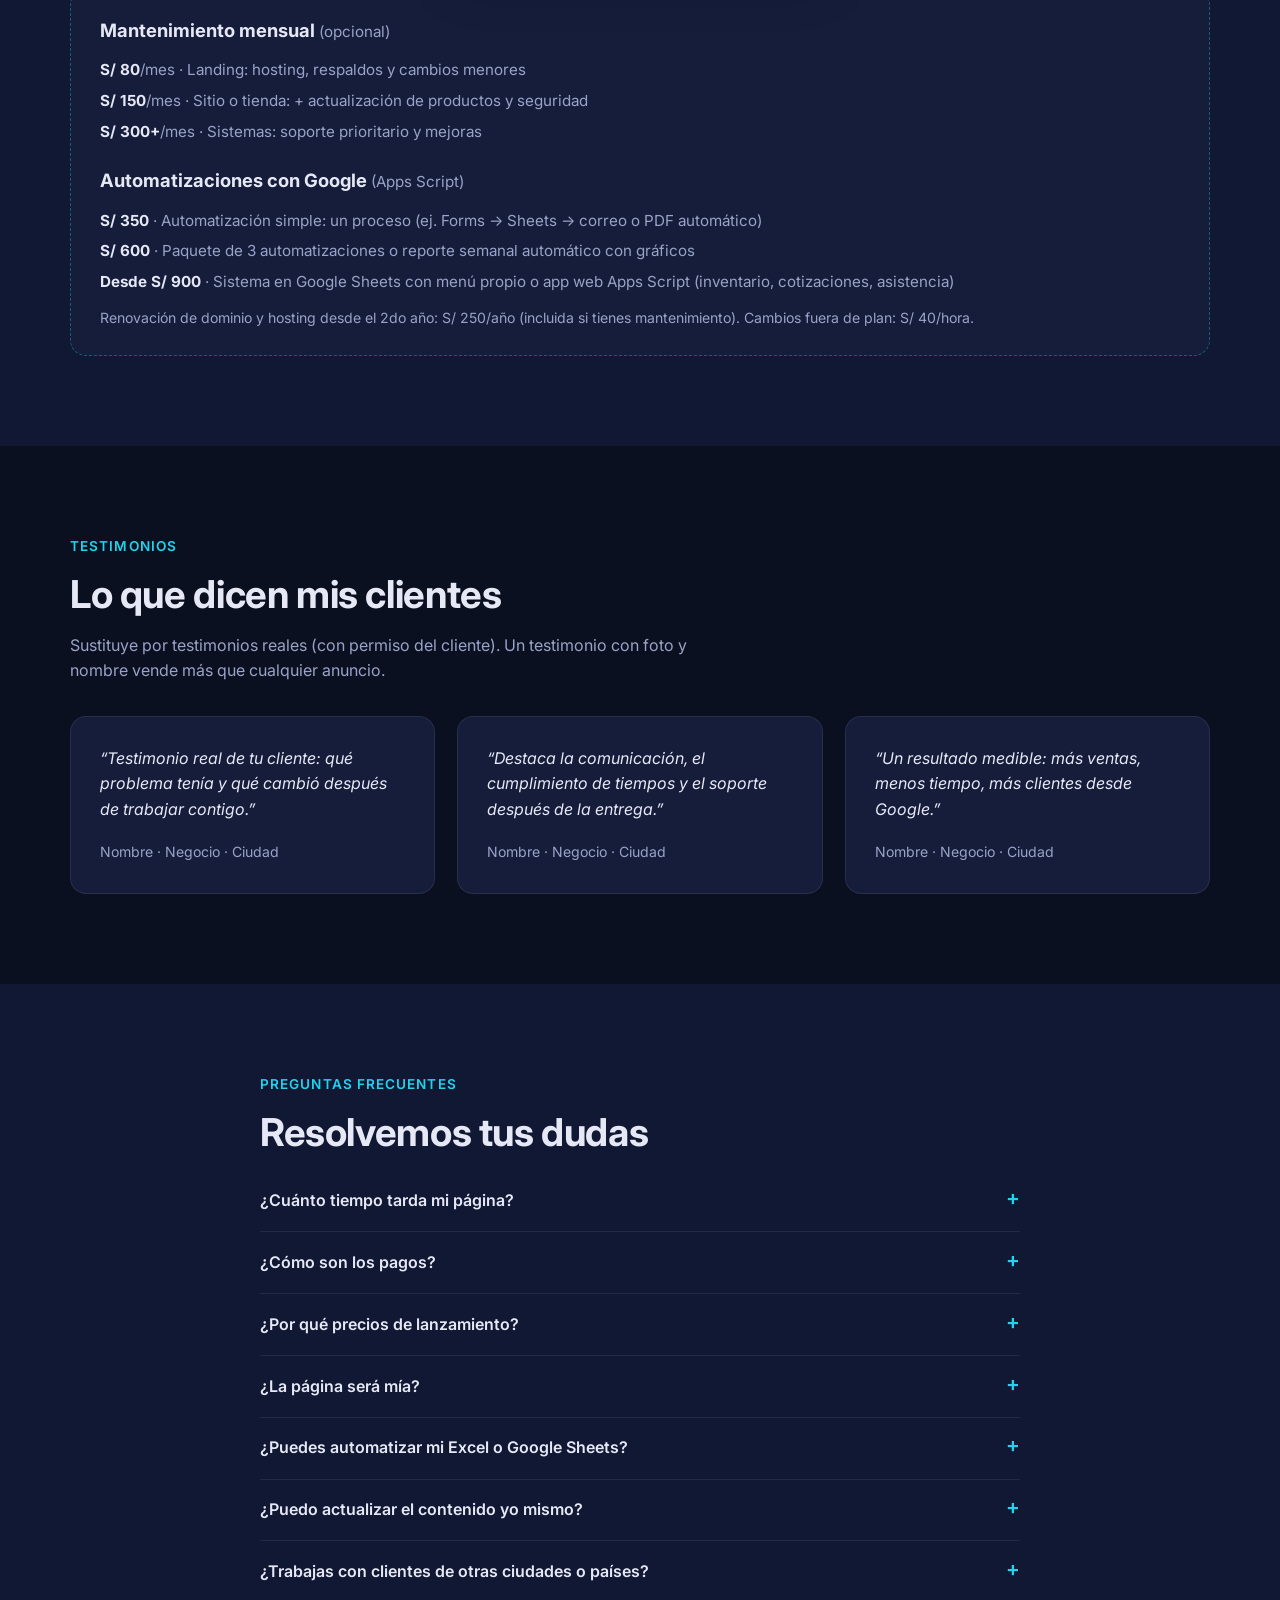
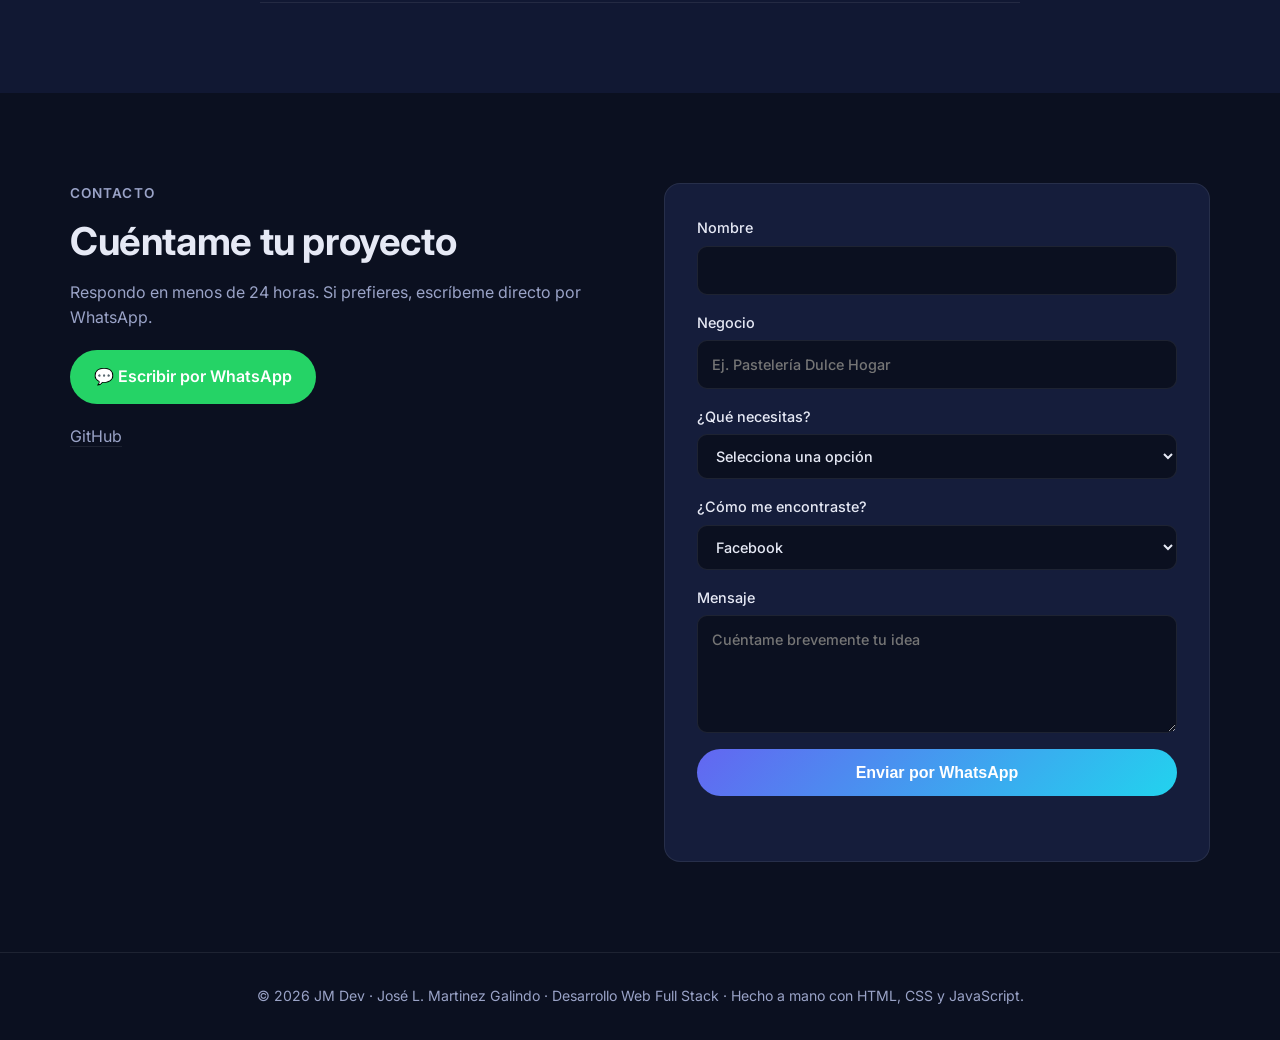
==== commit dd9258d3: "Agregar demo de cotizador automático con Google Apps Script - demos/cotizador: simulación interactiv" ====
--- a/index.html
+++ b/index.html
@@ -119,7 +119,7 @@
     <div class="container">
       <p class="eyebrow">Portafolio</p>
       <h2>Trabajos recientes</h2>
-      <p class="sub">He entregado proyectos para una app de taxis, restaurantes, un consultorio dental y una boutique. Prueba las demos en vivo, basadas en esos mismos tipos de proyecto.</p>
+      <p class="sub">He entregado proyectos para una app de taxis, restaurantes, un consultorio dental y una boutique. Prueba las demos en vivo: tres basadas en esos tipos de proyecto y un cotizador automático con Google Apps Script.</p>
       <div class="filters" role="tablist">
         <button class="filter is-active" data-filter="all">Todos</button>
         <button class="filter" data-filter="web">Sitios web</button>
@@ -155,6 +155,16 @@
             <p class="result">Horarios por especialista · bloqueo de ocupados · confirmación por WhatsApp</p>
             <ul class="tags"><li>HTML</li><li>CSS</li><li>JavaScript</li></ul>
             <a class="demo-link" href="demos/clinica/" target="_blank" rel="noopener">Ver demo en vivo →</a>
+          </div>
+        </article>
+        <article class="project" data-cat="system">
+          <a href="demos/cotizador/" class="project__img" style="--c1:#0f9d58;--c2:#12304a">📊 Cotizador Google</a>
+          <div class="project__body">
+            <h3>Cotizador automático · Google Apps Script</h3>
+            <p><strong>Reto:</strong> cotizaciones hechas a mano en Excel y enviadas una por una. <strong>Solución:</strong> formulario que guarda en Google Sheets, genera el PDF con IGV y lo envía por Gmail.</p>
+            <p class="result">Sin servidor · menú propio en la hoja · reporte semanal automático</p>
+            <ul class="tags"><li>Apps Script</li><li>Sheets</li><li>Drive</li><li>Gmail</li></ul>
+            <a class="demo-link" href="demos/cotizador/" target="_blank" rel="noopener">Ver demo en vivo →</a>
           </div>
         </article>
         <article class="project" data-cat="system">
